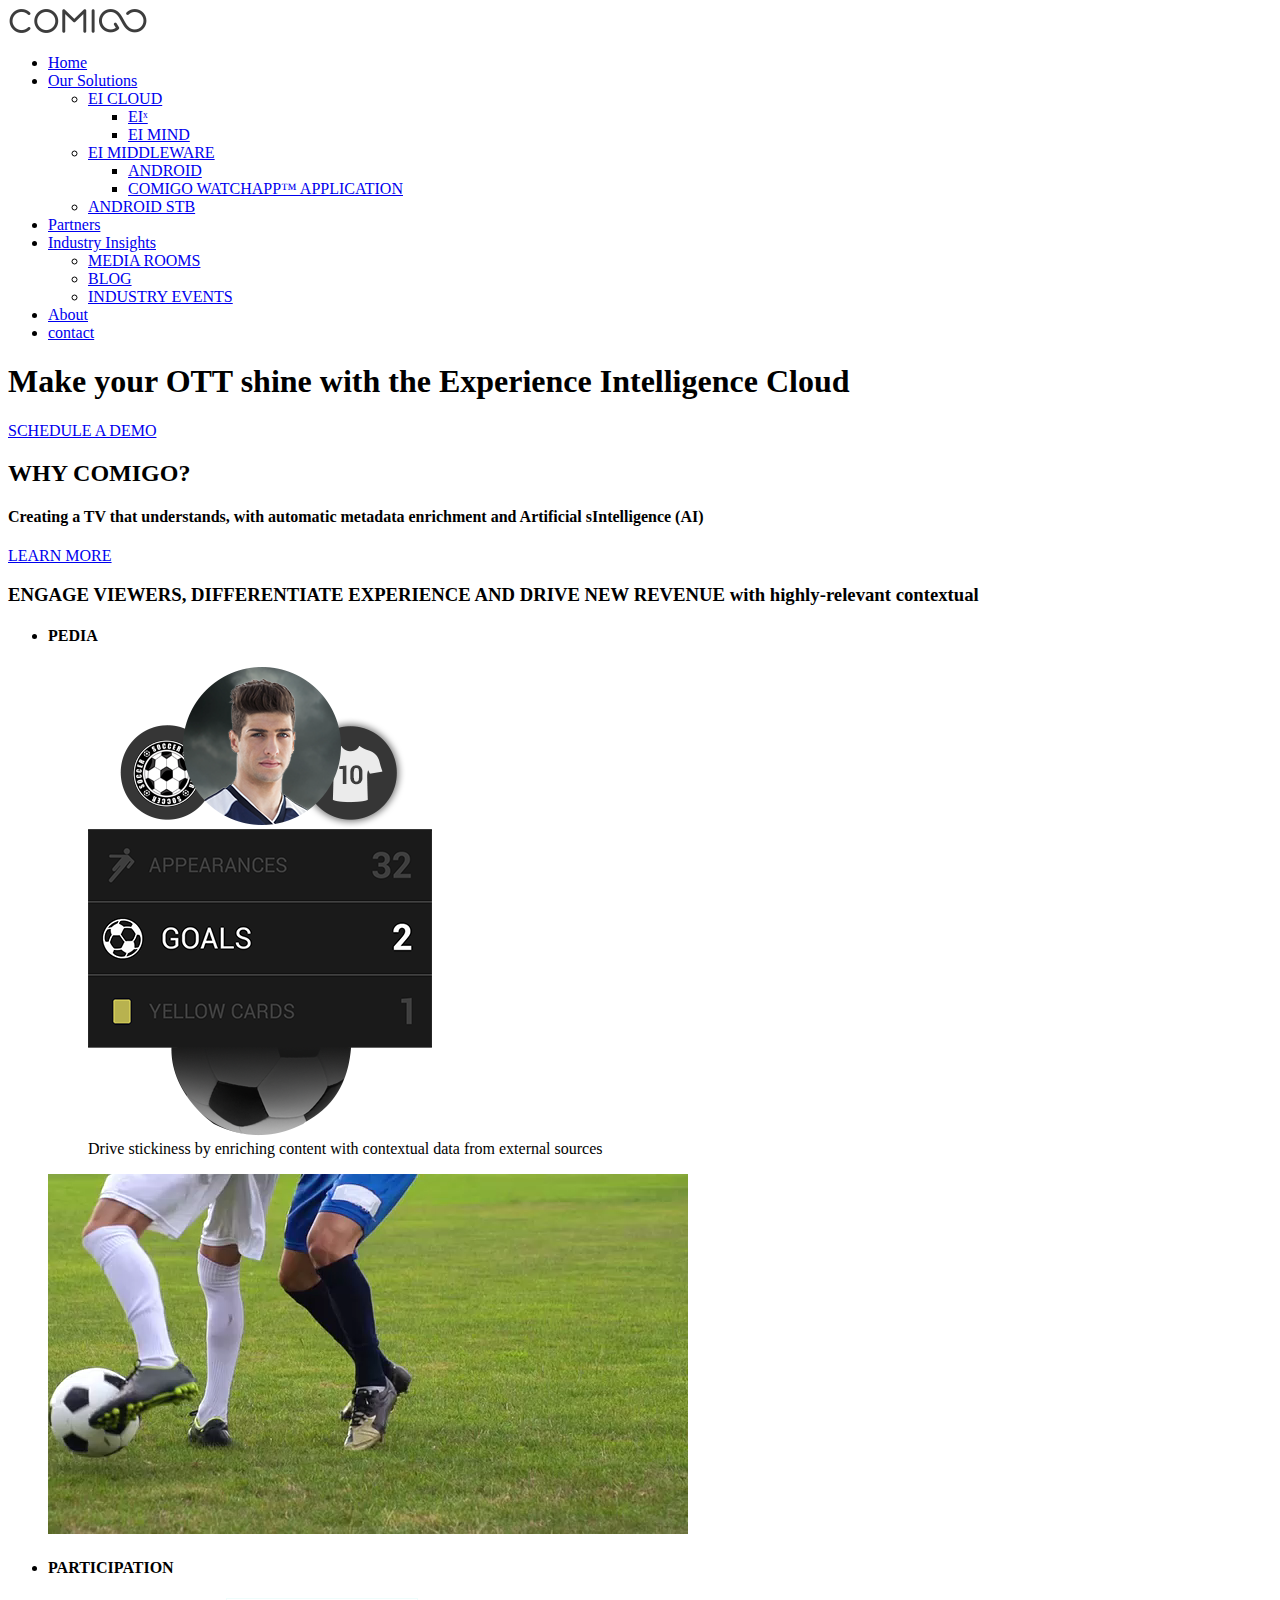
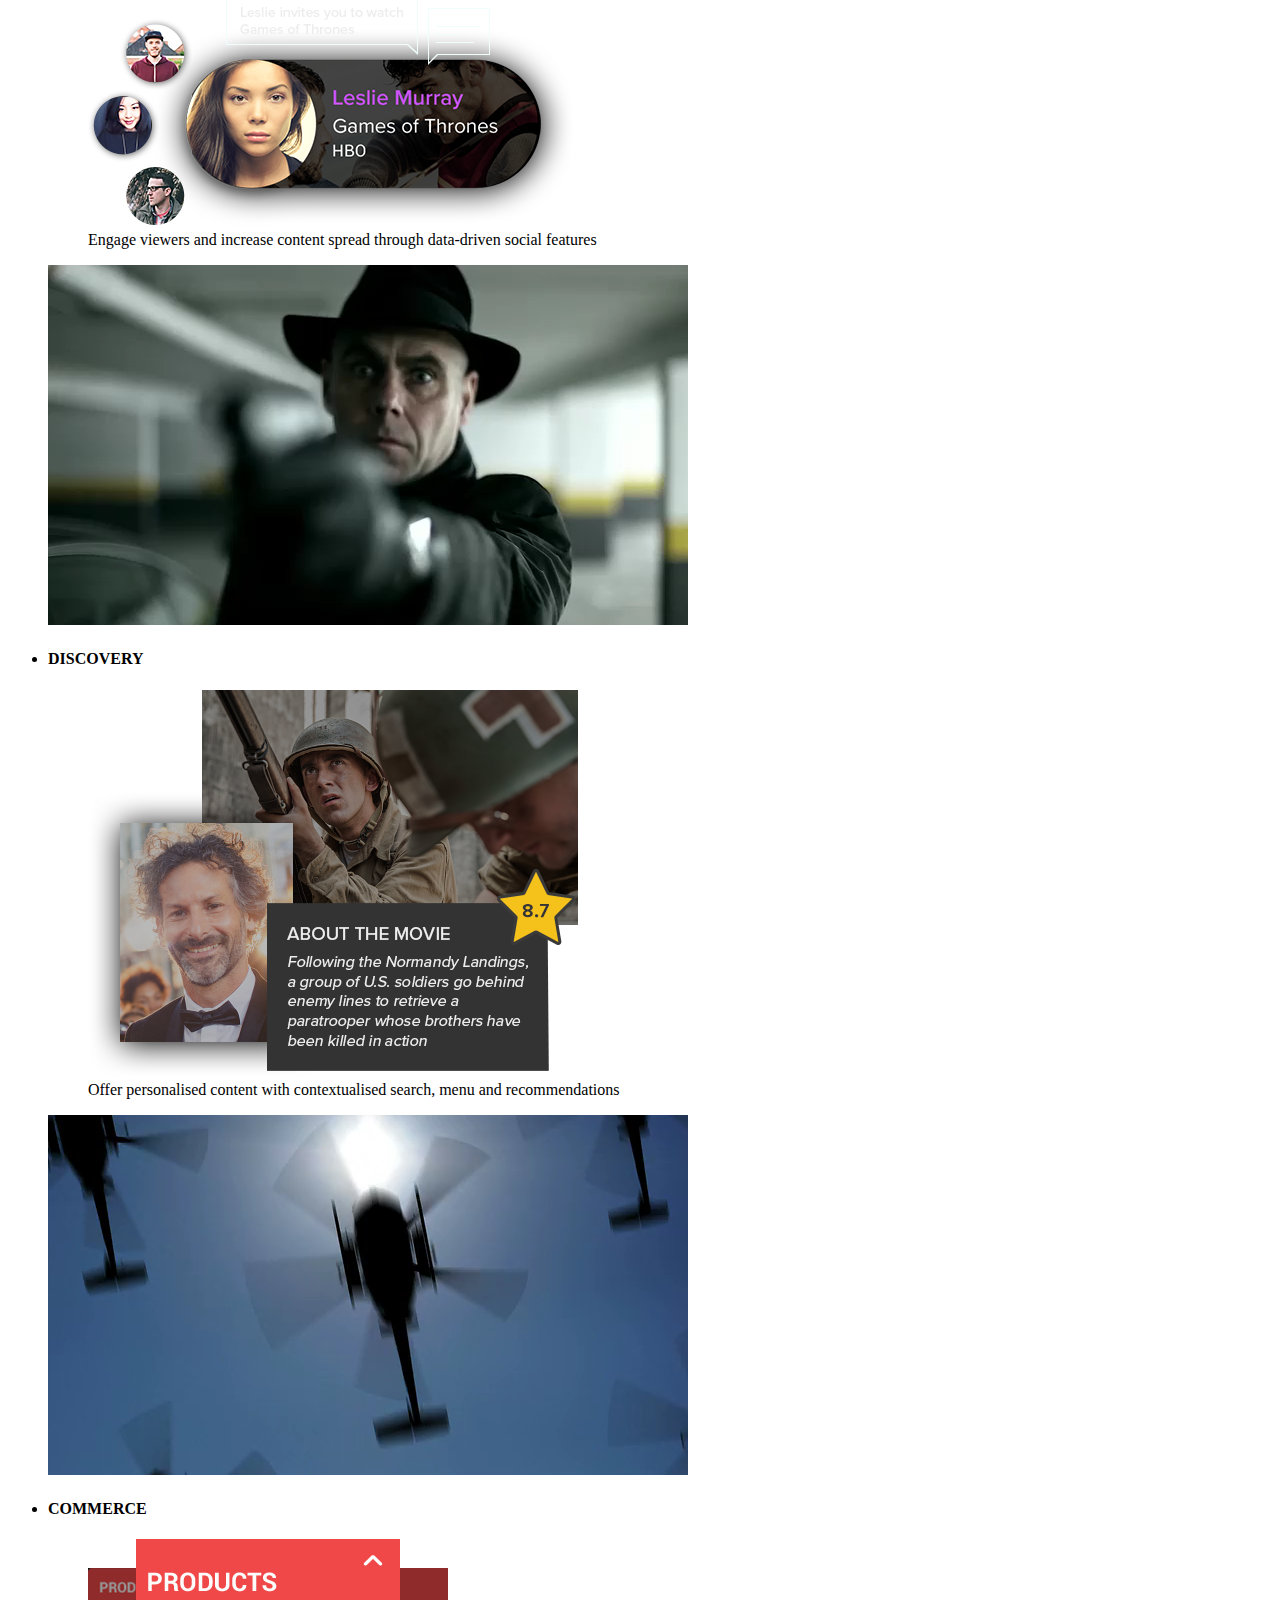
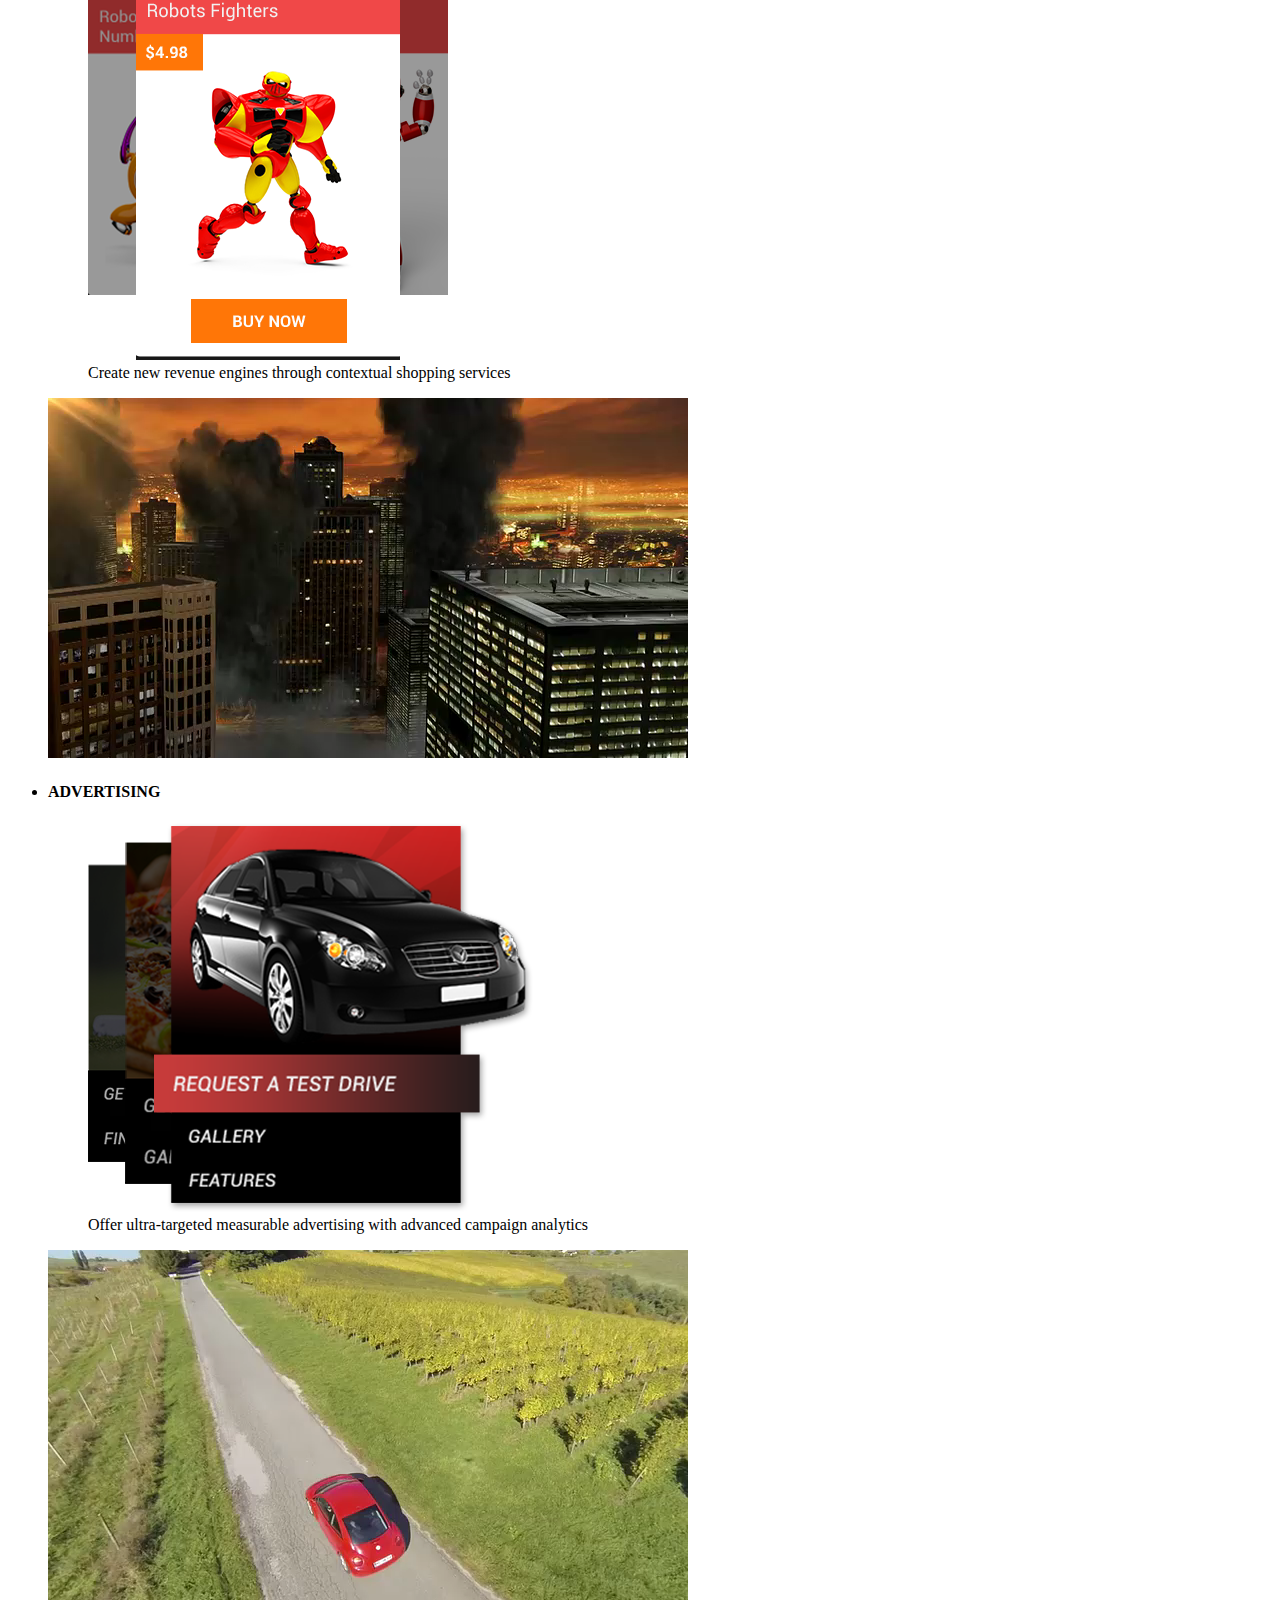
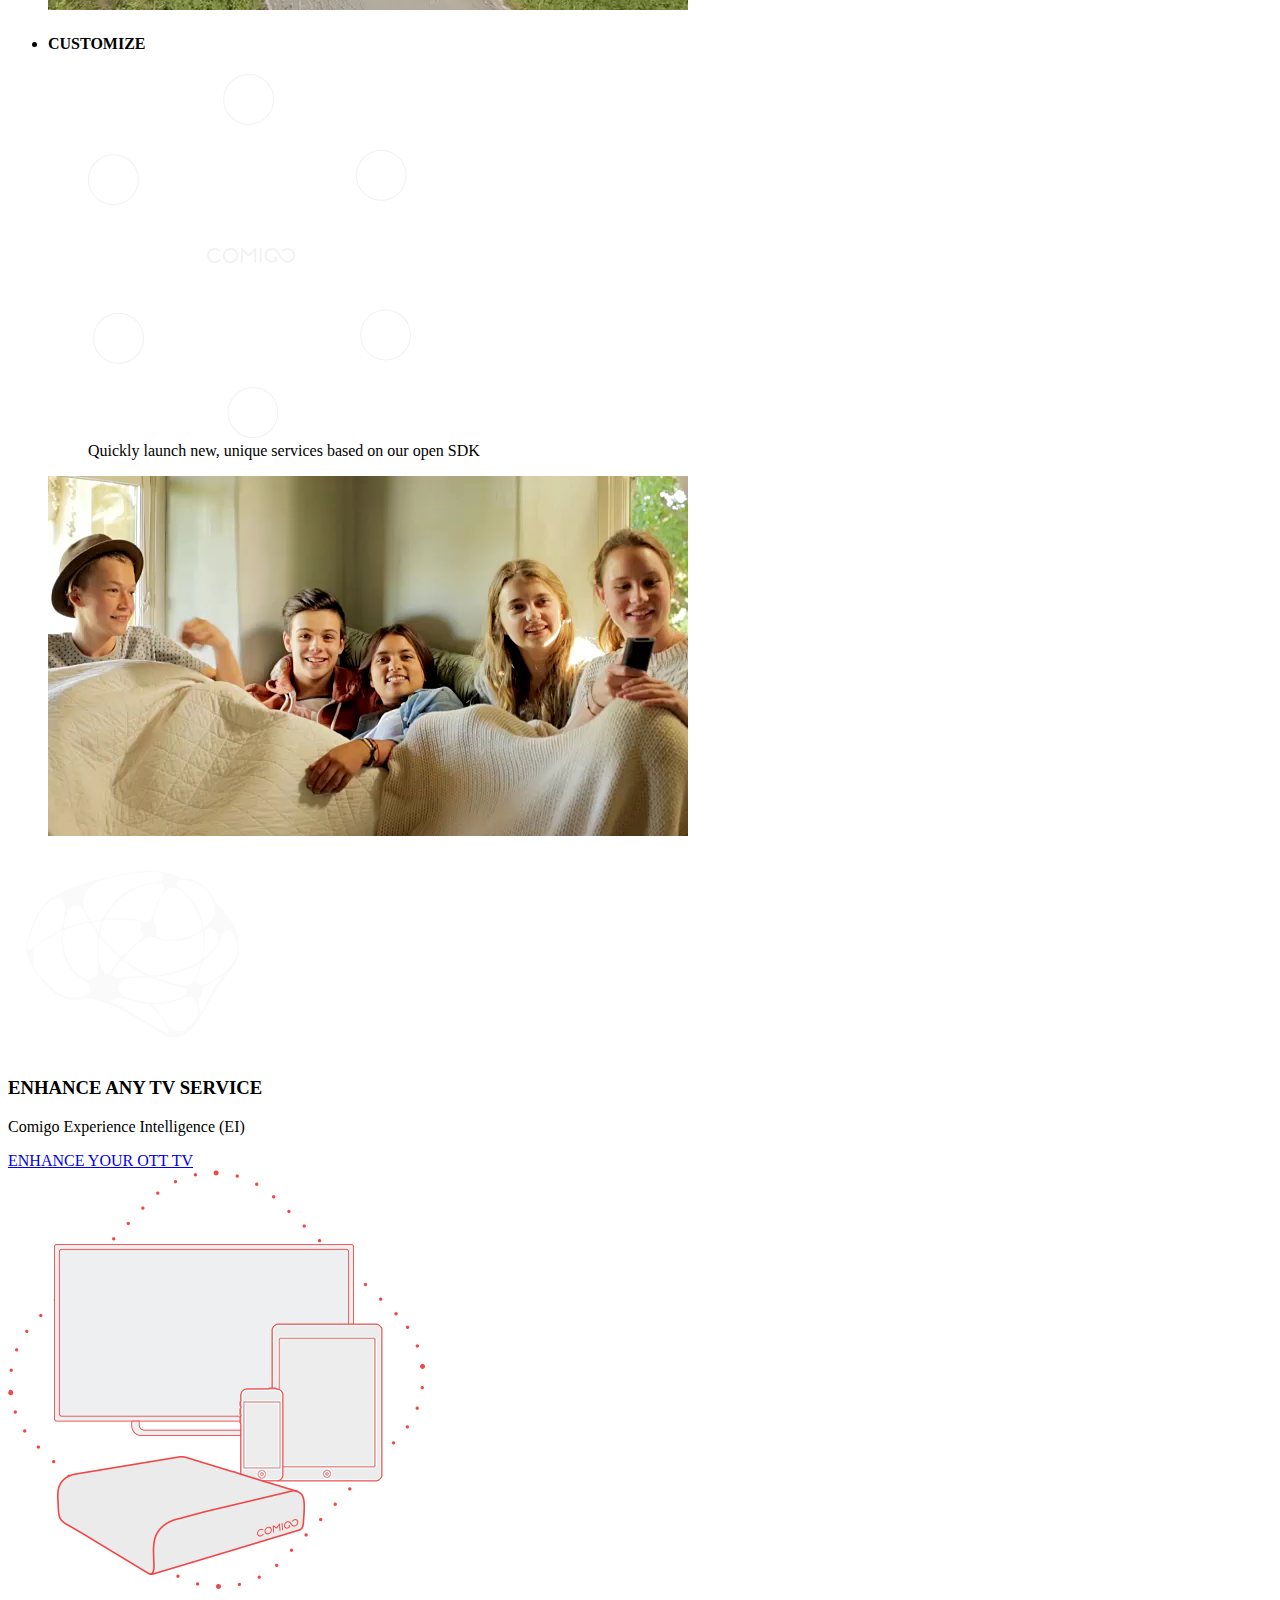
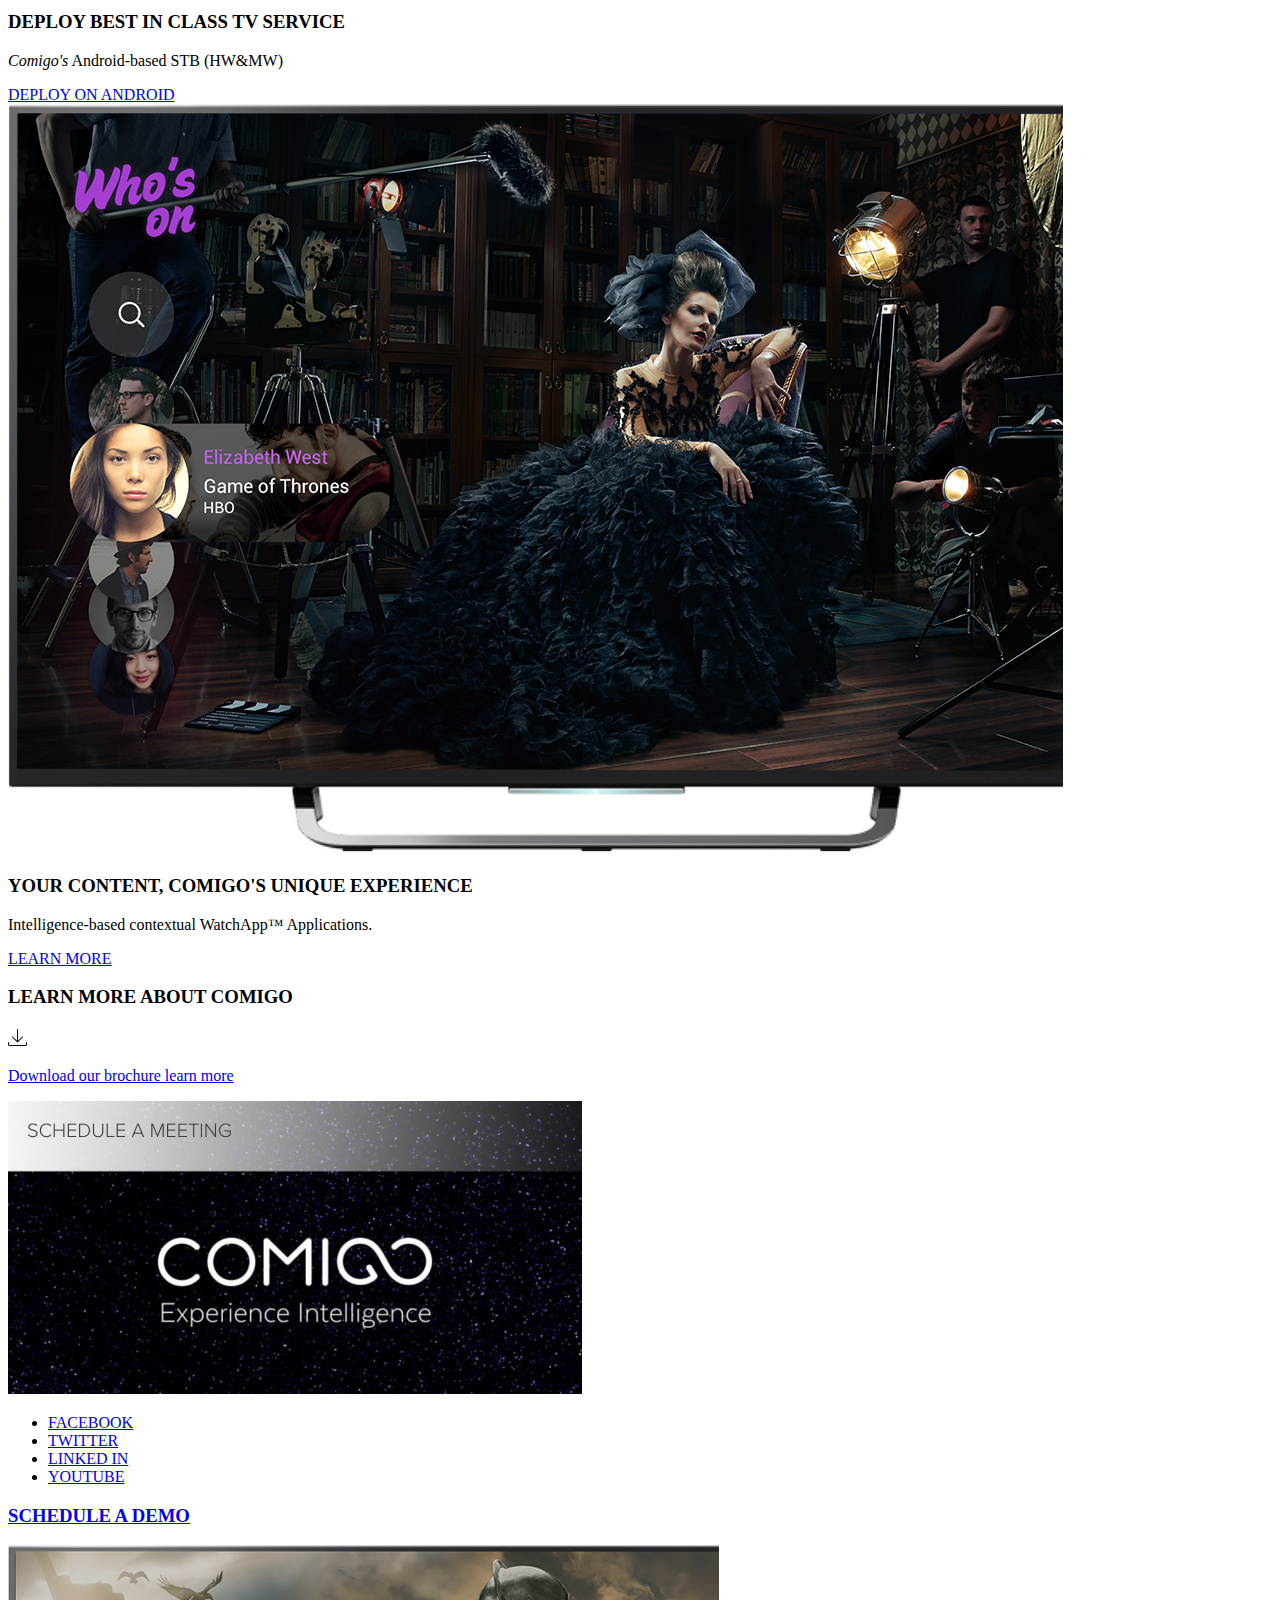
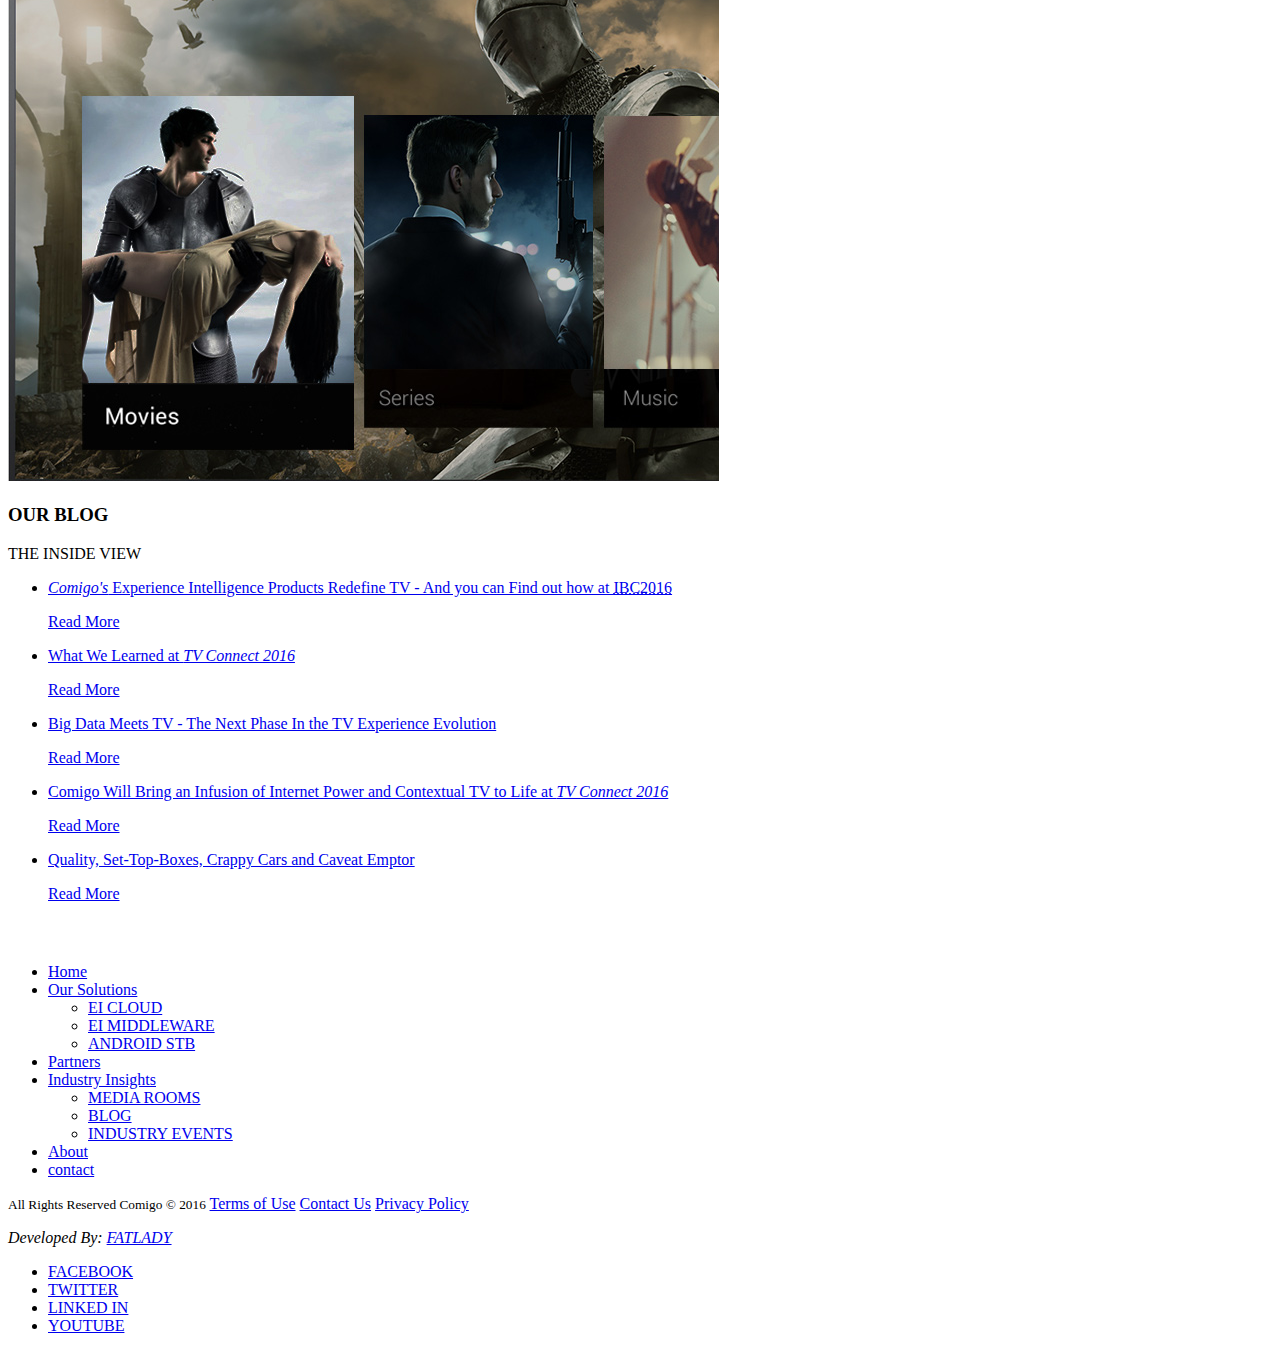
==== index.html @ c0795bbd "added main.css file and a test folder" ====
<!doctype html>
<html lang="en">
  <head>
    <meta charset="UTF-8">
    <title>Comigo</title>
    <link rel="stylesheet" href="styles/main.css">
  </head>
  <body>
    <header class="header">
      <a href="#">
        <img src="assets/logo/comigo-logo-black.png" alt="comigo black logo" width="140" height="26">
      </a>
      <nav class="main-menu">
        <ul>
          <li><a href="#">Home</a></li>
          <li><a href="#">Our Solutions</a>
            <ul>
              <li><a href="#">EI CLOUD</a>
                <ul>
                  <li><a href="#">EIˣ</a></li>
                  <li><a href="#">EI MIND</a></li>
                </ul>
              </li>
              <li><a href="#">EI MIDDLEWARE</a>
                <ul>
                  <li><a href="#">ANDROID</a></li>
                  <li><a href="#">COMIGO WATCHAPP&#8482; APPLICATION</a></li>
                </ul>
              </li>
              <li><a href="#">ANDROID STB</a></li>
            </ul>
          </li>
          <li><a href="#">Partners</a></li>
          <li><a href="#">Industry Insights</a>
            <ul>
              <li><a href="#">MEDIA ROOMS</a></li>
              <li><a href="#">BLOG</a></li>
              <li><a href="#">INDUSTRY EVENTS</a></li>
            </ul>
          </li>
          <li><a href="#">About</a></li>
          <li><a href="#">contact</a></li>
        </ul>
      </nav>
    </header>
    <main>
      <section class="schedule-a-demo">
        <h1>Make your OTT shine with the Experience Intelligence Cloud</h1>
        <a href="#">SCHEDULE A DEMO</a>
      </section>
      <article class="why-comigo"><h2>WHY COMIGO?</h2>
        <h4>Creating a TV that understands, with automatic metadata enrichment and Artificial sIntelligence (AI)</h4>
        <a href="#">LEARN MORE</a>
      </article>
      <section class="engagement">
        <h3>ENGAGE VIEWERS, DIFFERENTIATE EXPERIENCE AND DRIVE NEW REVENUE with highly-relevant contextual</h3>
        <ul>
          <li>
            <h4>PEDIA</h4>
            <figure>
              <img src="assets/services/pedia.png" alt="pedia picture" width="344" height="469">
              <figcaption>Drive stickiness by enriching content with contextual data from external sources</figcaption>
            </figure>
            <video src="assets/videos/video-soccer_2.mp4" autoplay loop></video>
          </li>
          <li>
            <h4>PARTICIPATION</h4>
            <figure>
              <img src="assets/services/participation.png" alt="participation picture" width="486" height="229">
              <figcaption>Engage viewers and increase content spread through data-driven social features</figcaption>
            </figure>
            <video src="assets/videos/video-action-thriller_2.mp4" autoplay loop></video>
          </li>
          <li>
            <h4>DISCOVERY</h4>
            <figure>
              <img src="assets/services/discovery.png" alt="discovery picture" width="490" height="387">
              <figcaption>Offer personalised content with contextualised search, menu and recommendations</figcaption>
            </figure>
            <video src="assets/videos/video-army-helicopters.mp4" autoplay loop></video>
          </li>
          <li>
            <h4>COMMERCE</h4>
            <figure>
              <img src="assets/services/commerce.png" alt="commerce picture" width="360" height="421">
              <figcaption>Create new revenue engines through contextual shopping services</figcaption>
            </figure>
            <video src="assets/videos/video-city-3d-war_2.mp4" autoplay loop></video>
          </li>
          <li>
            <h4>ADVERTISING</h4>
            <figure>
              <img src="assets/services/cars.png" alt="advertising picture" width="445" height="389">
              <figcaption>Offer ultra-targeted measurable advertising with advanced campaign analytics</figcaption>
            </figure>
            <video src="assets/videos/video-car-drive_2.mp4" autoplay loop></video>
          </li>
          <li>
            <h4>CUSTOMIZE</h4>
            <figure>
              <img src="assets/services/customize.png" alt="customize picture" width="323" height="364">
              <figcaption>Quickly launch new, unique services based on our open SDK</figcaption>
            </figure>
            <video src="assets/videos/video-kids-on-sofa_2.mp4" autoplay loop></video>
          </li>
        </ul>
      </section>
      <section class="tv-service">
        <img src="assets/other/ic-ei-cloud-brain-hp.png" alt="brain.jpg" width="250" height="198">
        <h3>ENHANCE ANY TV SERVICE</h3>
        <p>Comigo Experience Intelligence (EI)</p>
        <a href="#">ENHANCE YOUR OTT TV</a>
      </section>
      <section class="android">
        <img src="assets/other/ic-stb-screens.png" alt="screens picture" width="418" height="419">
        <h3>DEPLOY BEST IN CLASS TV SERVICE</h3>
        <p><em>Comigo's</em> Android-based STB (HW&MW)</p>
        <a href="#">DEPLOY ON ANDROID</a>
      </section>
      <section class="experience">
        <img src="assets/other/screen_whos_on.jpg" alt="who/'s on">
        <h3>YOUR CONTENT, COMIGO'S UNIQUE EXPERIENCE</h3>
        <p>Intelligence-based contextual WatchApp&#8482; Applications.</p>
        <a href="#">LEARN MORE</a>
      </section>
      <footer class="schedules">
        <h3>LEARN MORE ABOUT COMIGO</h3>
        <a href="#">
          <img src="assets/other/lnr-download.svg" alt="download">
          <p>Download our brochure learn more</p>
        </a>
        <a href="#">
          <img src="assets/other/comigo-schedule-meeting.png" alt="schedule a meeting picture" width="574" height="293">
        </a>
        <ul class="social-networks">
          <li><a href="#">FACEBOOK</a></li>
          <li><a href="#">TWITTER</a></li>
          <li><a href="#">LINKED IN</a></li>
          <li><a href="#">YOUTUBE</a></li>
        </ul>
        <a href="#">
          <h3>SCHEDULE A DEMO</h3>
          <img src="assets/other/screen_demo.jpg" alt="schedule a demo">
        </a>
      </footer>
    </main>
    <aside class="blog">
      <h3>OUR BLOG</h3>
      <span>THE INSIDE VIEW</span>
      <ul>
        <li>
          <a href="#">
            <p><em>Comigo's</em> Experience Intelligence Products Redefine TV - And you can Find out how at
              <abbr title="International Broadcasting Convention 2016">IBC2016</abbr></p>
            <span>Read More</span>
          </a>
        </li>
        <li>
          <a href="#">
            <p>What We Learned at <em>TV Connect 2016</em></p>
            <span>Read More</span>
          </a>
        </li>
        <li>
          <a href="#">
            <p>Big Data Meets TV - The Next Phase In the TV Experience Evolution</p>
            <span>Read More</span>
          </a>
        </li>
        <li>
          <a href="#">
            <p>Comigo Will Bring an Infusion of Internet Power and Contextual TV to Life at <em>TV Connect 2016</em></p>
            <span>Read More</span>
          </a>
        </li>
        <li>
          <a href="#">
            <p>Quality, Set-Top-Boxes, Crappy Cars and Caveat Emptor</p>
            <span>Read More</span>
          </a>
        </li>
      </ul>
    </aside>
    <footer class="sub-menus">
      <a href="#">
        <img src="assets/logo/comigo-logo-white.png" alt="Comigo Logo White" width="138" height="24">
      </a>
      <nav class="main-menu-minimize">
        <ul>
          <li><a href="#">Home</a></li>
          <li><a href="#">Our Solutions</a>
            <ul>
              <li><a href="#">EI CLOUD</a></li>
              <li><a href="#">EI MIDDLEWARE</a></li>
              <li><a href="#">ANDROID STB</a></li>
            </ul>
          </li>
          <li><a href="#">Partners</a></li>
          <li><a href="#">Industry Insights</a>
            <ul>
              <li><a href="#">MEDIA ROOMS</a></li>
              <li><a href="#">BLOG</a></li>
              <li><a href="#">INDUSTRY EVENTS</a></li>
            </ul>
          </li>
          <li><a href="#">About</a></li>
          <li><a href="#">contact</a></li>
        </ul>
      </nav>
      <div>
        <small>All Rights Reserved Comigo &#169; 2016</small>
        <a href="#">Terms of Use</a>
        <a href="#">Contact Us</a>
        <a href="#">Privacy Policy</a>
        <address class="author"><p>Developed By: <a href="#">FATLADY</a></p></address>
        <ul class="social-networks">
          <li><a href="#">FACEBOOK</a></li>
          <li><a href="#">TWITTER</a></li>
          <li><a href="#">LINKED IN</a></li>
          <li><a href="#">YOUTUBE</a></li>
        </ul>
      </div>
    </footer>
  </body>
</html>
---- styles/main.css ----
@media all and (max-width: 700px) {

  .main-menu {
    display: none;
  }
}
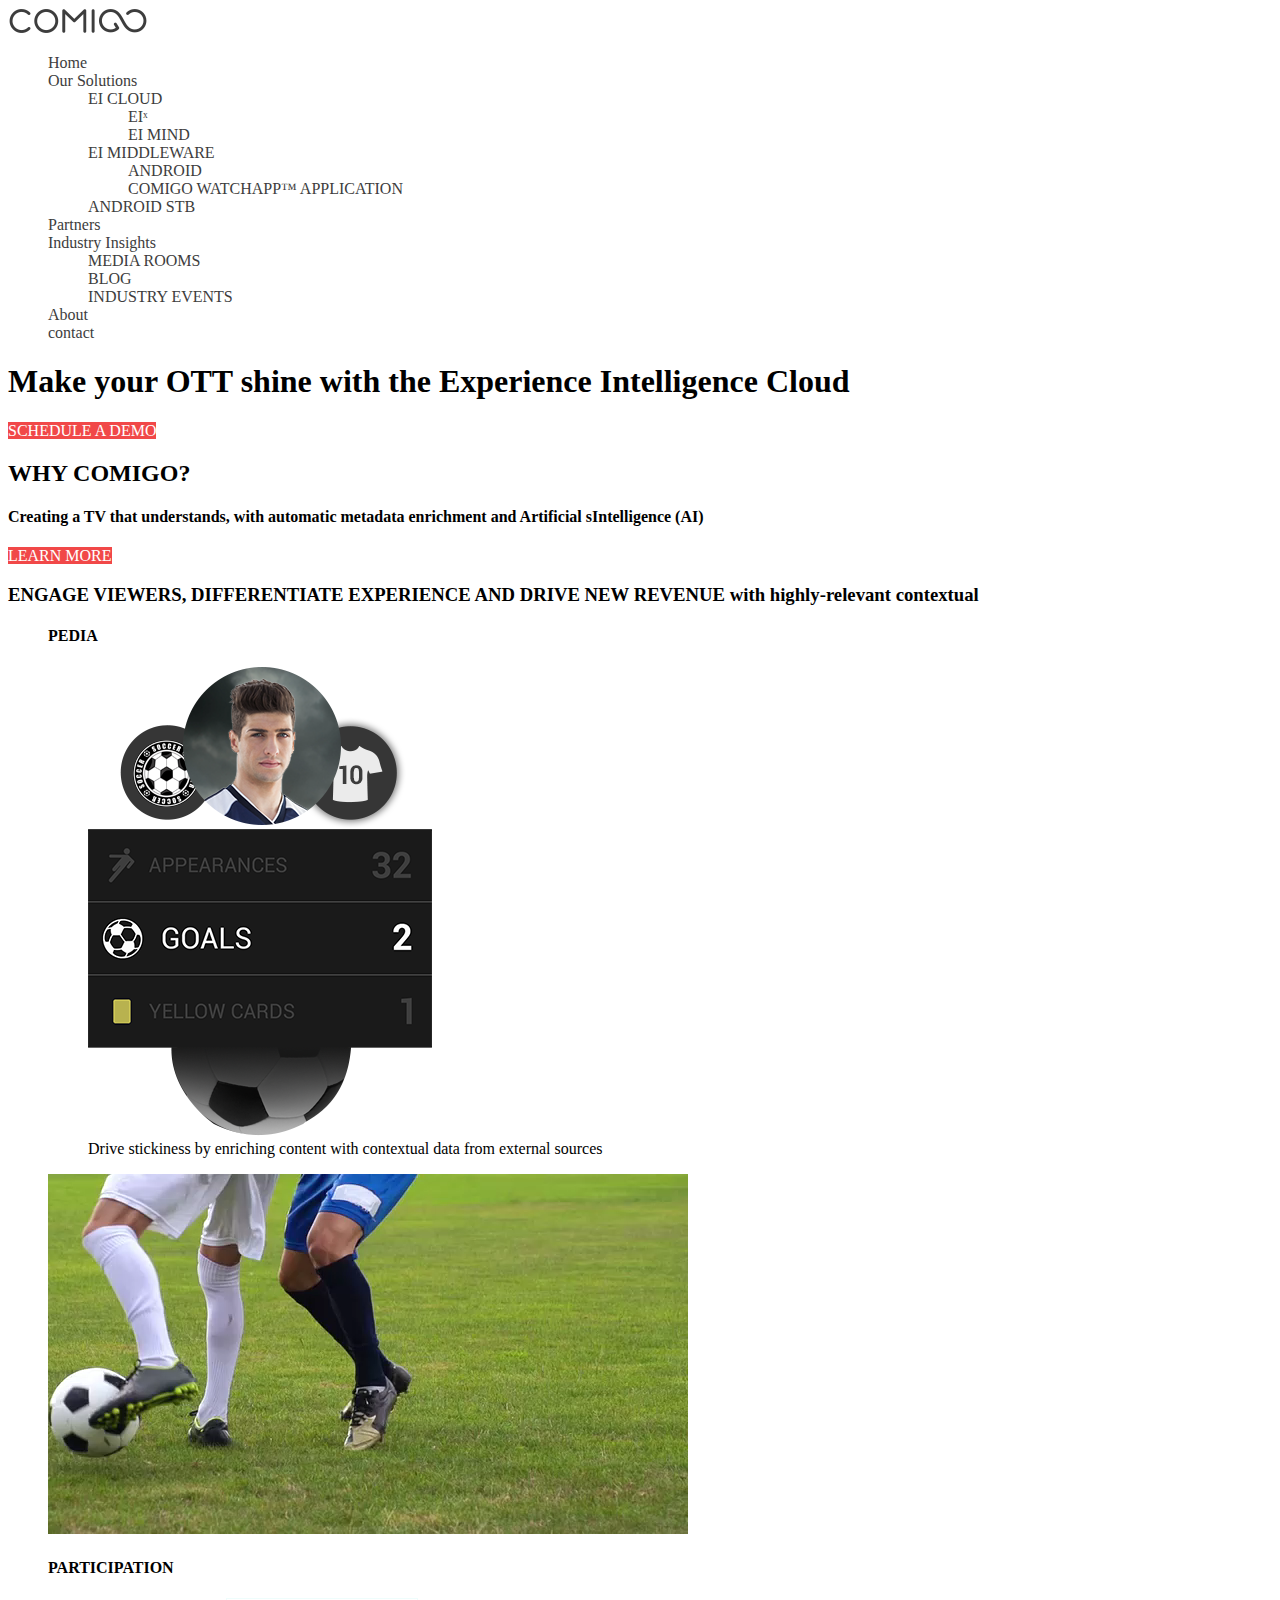
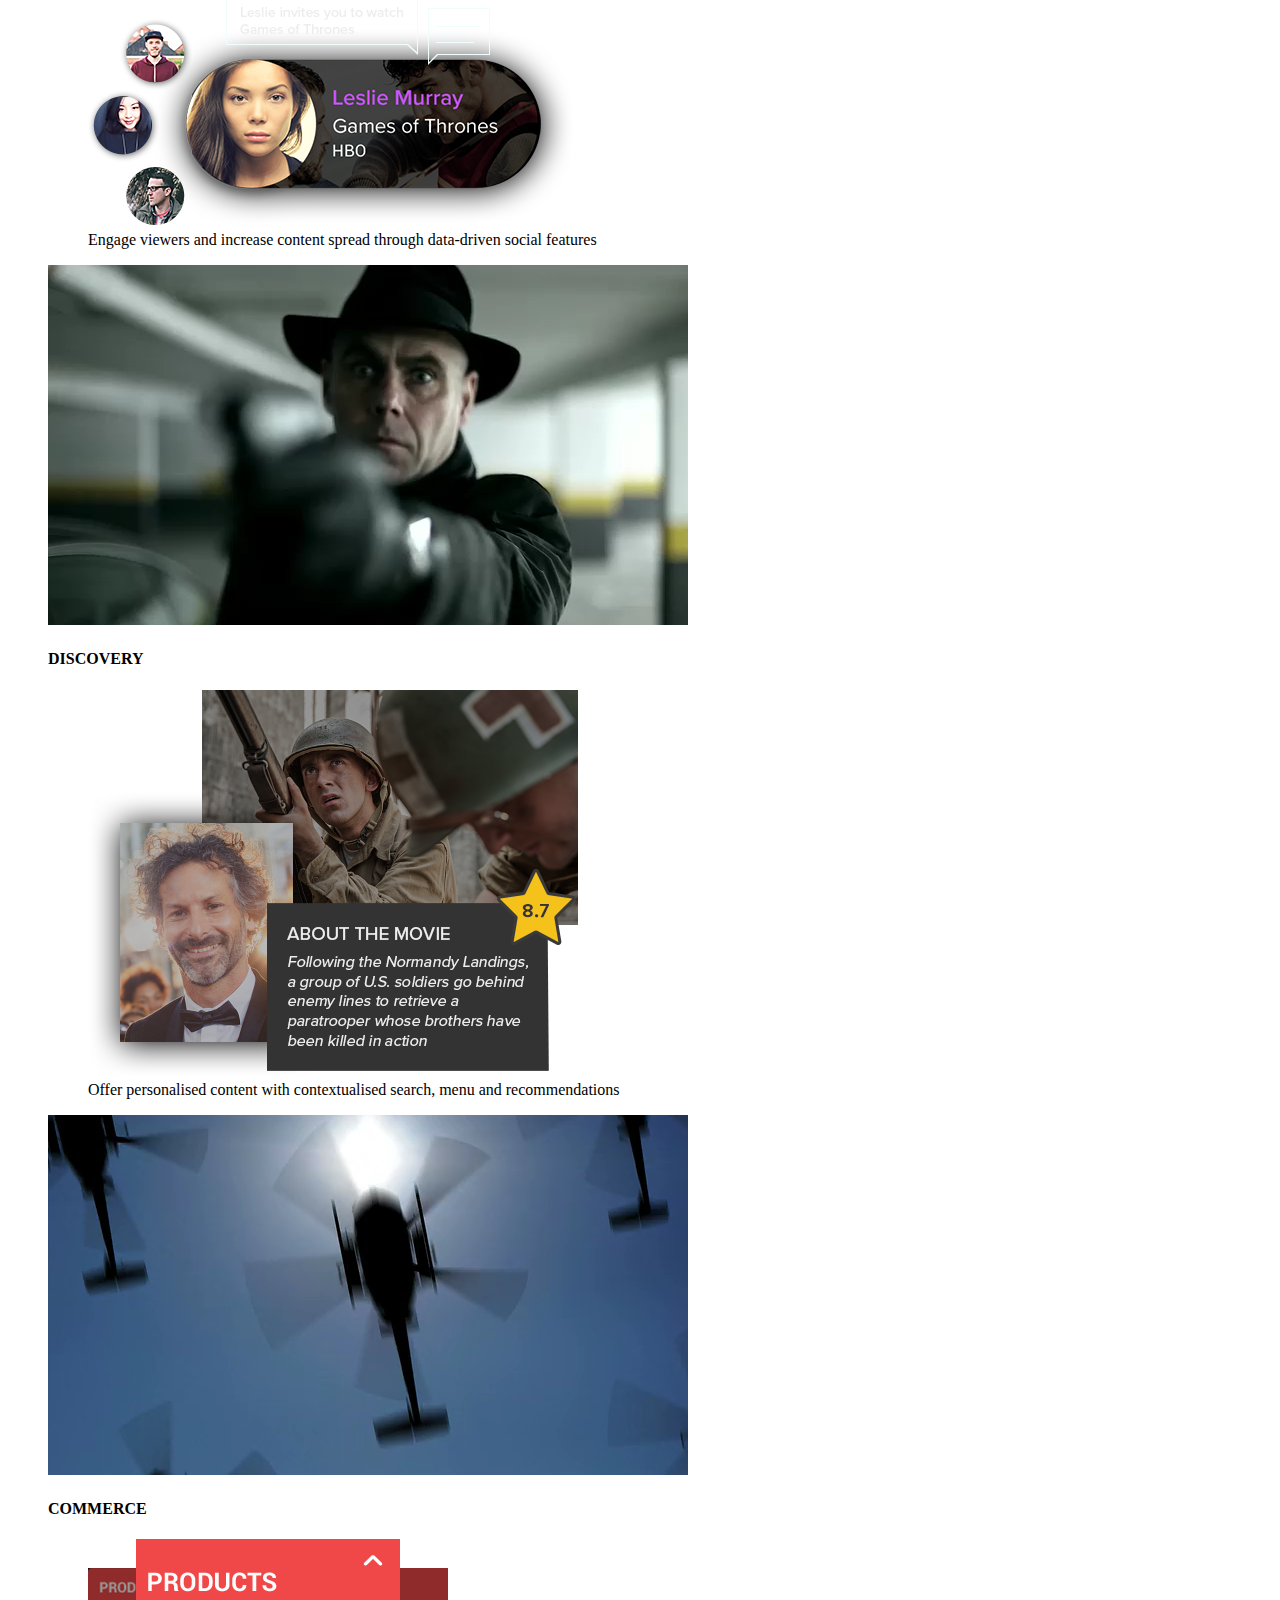
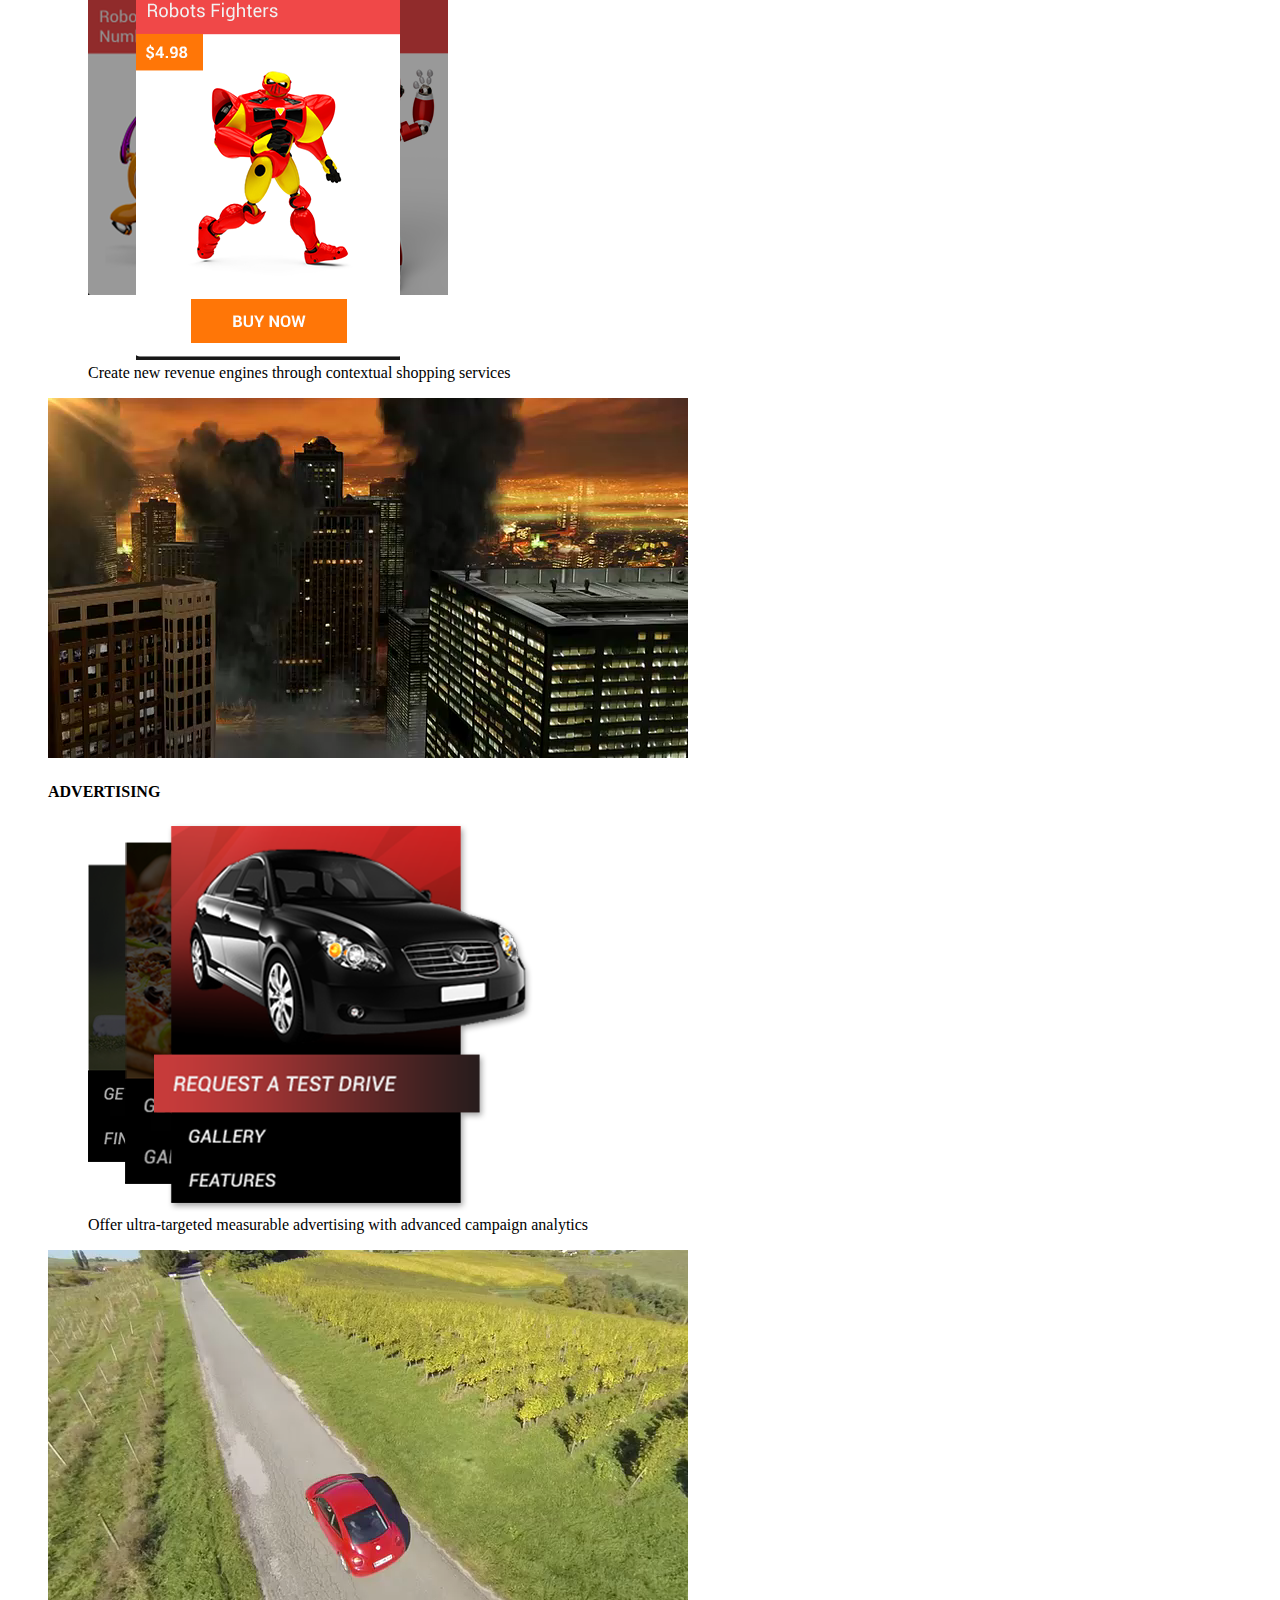
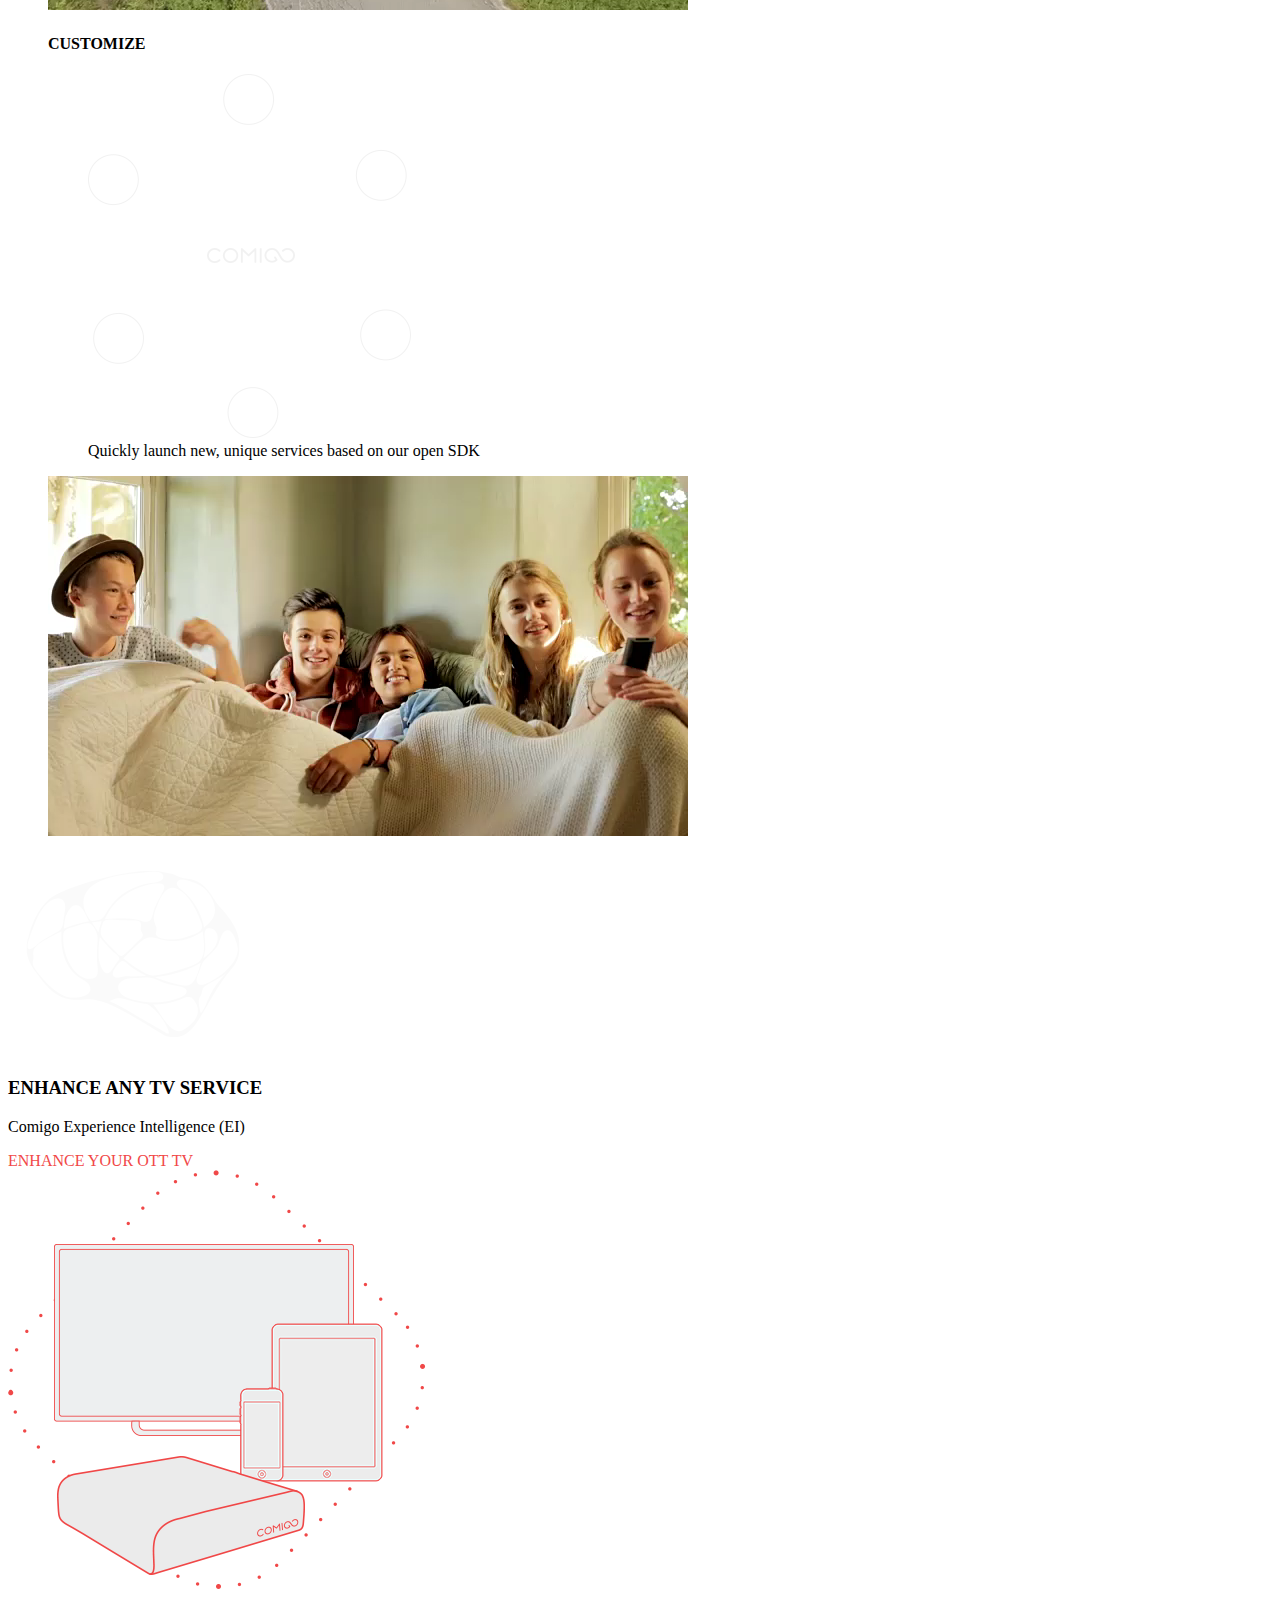
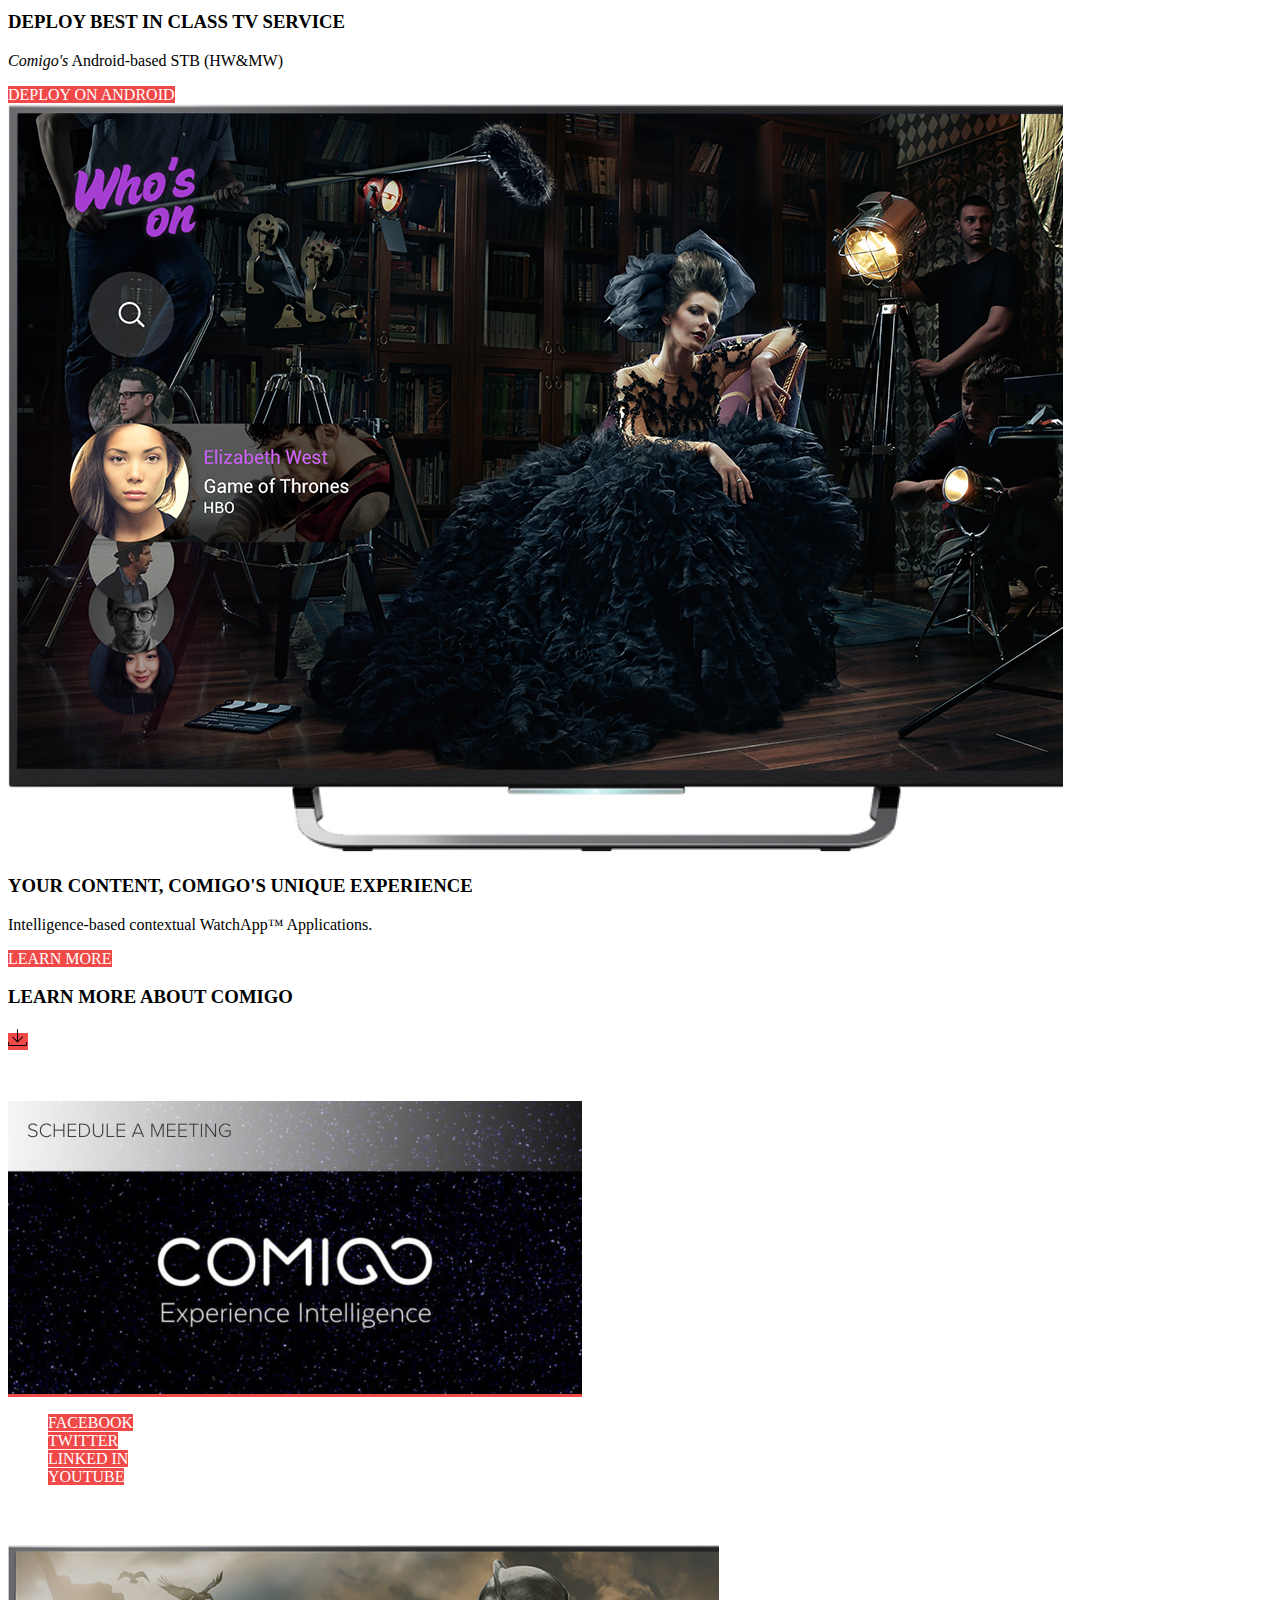
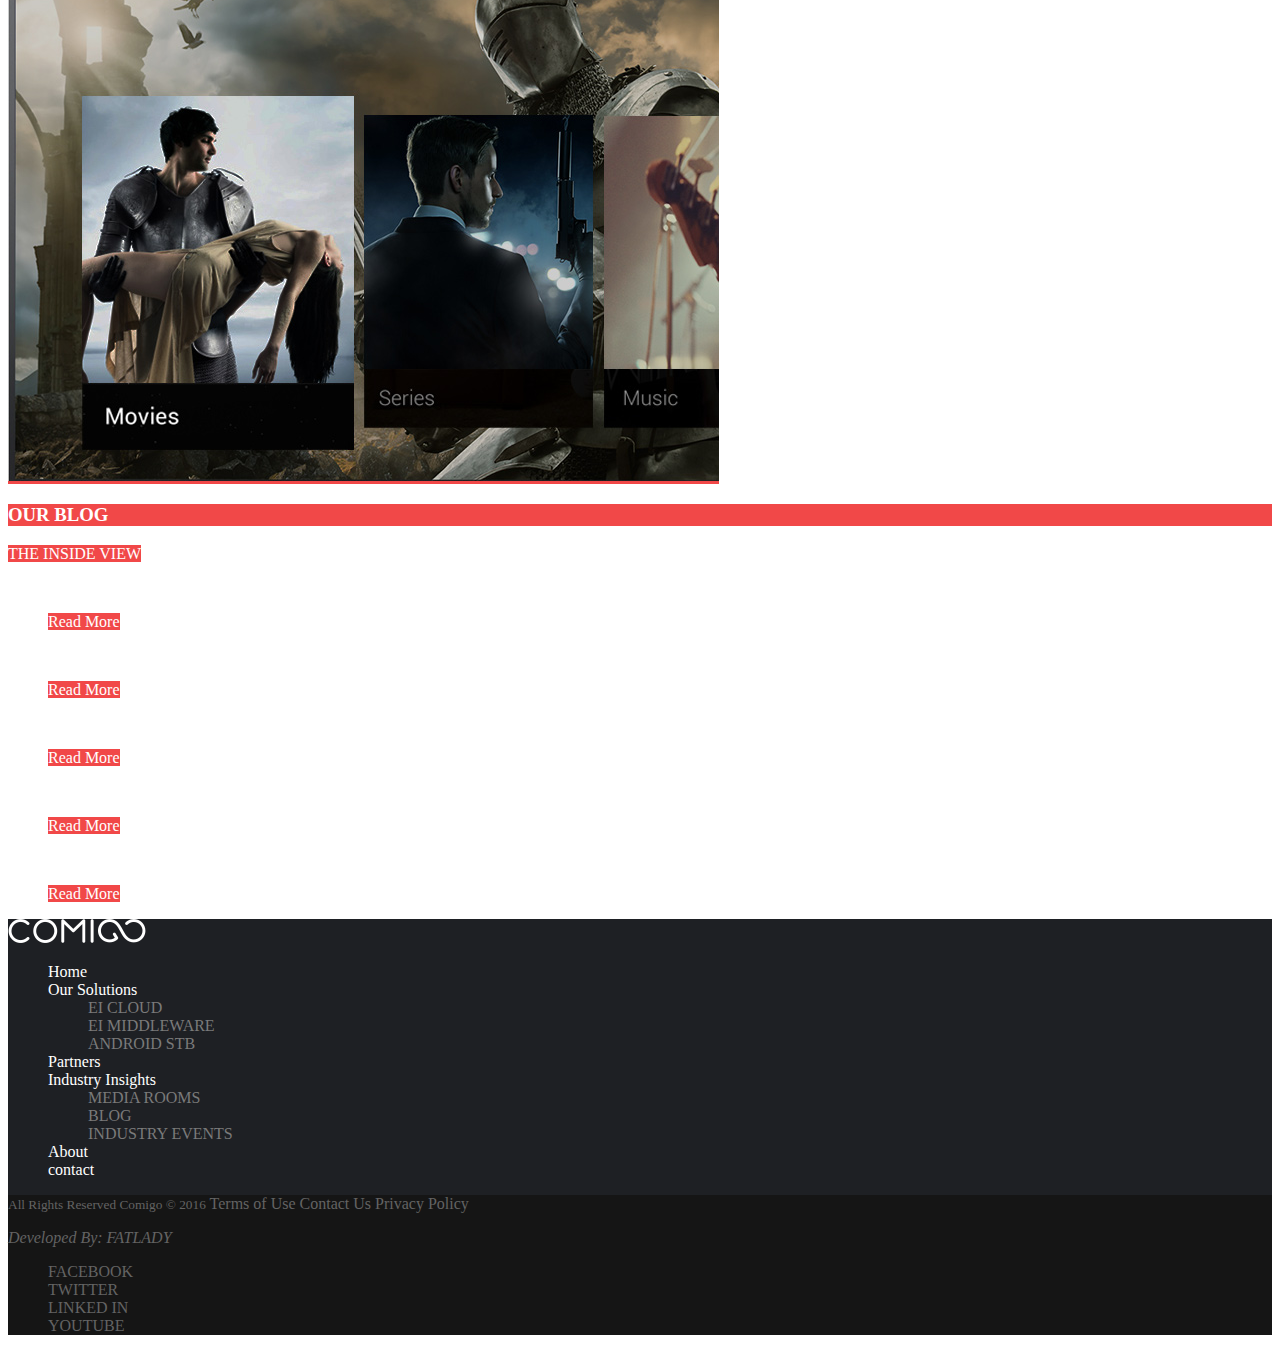
==== commit 5fb2710b: "added links styling to main.css and added a new favicon" ====
--- a/index.html
+++ b/index.html
@@ -4,6 +4,7 @@
     <meta charset="UTF-8">
     <title>Comigo</title>
     <link rel="stylesheet" href="styles/main.css">
+    <link rel="shortcut icon" href="assets/icons/favicon.ico" type="image/x-icon">
   </head>
   <body>
     <header class="header">
@@ -11,7 +12,7 @@
         <img src="assets/logo/comigo-logo-black.png" alt="comigo black logo" width="140" height="26">
       </a>
       <nav class="main-menu">
-        <ul>
+        <ul class="mm-first">
           <li><a href="#">Home</a></li>
           <li><a href="#">Our Solutions</a>
             <ul>
@@ -186,10 +187,10 @@
         <img src="assets/logo/comigo-logo-white.png" alt="Comigo Logo White" width="138" height="24">
       </a>
       <nav class="main-menu-minimize">
-        <ul>
+        <ul class="mmm-first">
           <li><a href="#">Home</a></li>
           <li><a href="#">Our Solutions</a>
-            <ul>
+            <ul class="mmm-second">
               <li><a href="#">EI CLOUD</a></li>
               <li><a href="#">EI MIDDLEWARE</a></li>
               <li><a href="#">ANDROID STB</a></li>
@@ -197,7 +198,7 @@
           </li>
           <li><a href="#">Partners</a></li>
           <li><a href="#">Industry Insights</a>
-            <ul>
+            <ul class="mmm-second">
               <li><a href="#">MEDIA ROOMS</a></li>
               <li><a href="#">BLOG</a></li>
               <li><a href="#">INDUSTRY EVENTS</a></li>
@@ -207,7 +208,7 @@
           <li><a href="#">contact</a></li>
         </ul>
       </nav>
-      <div>
+      <div class="lower-footer">
         <small>All Rights Reserved Comigo &#169; 2016</small>
         <a href="#">Terms of Use</a>
         <a href="#">Contact Us</a>
--- a/styles/main.css
+++ b/styles/main.css
@@ -1,6 +1,70 @@
-@media all and (max-width: 700px) {
-
+@media all and (max-width: 700px), (max-device-width: 700px) {
   .main-menu {
     display: none;
   }
 }
+
+a,
+a:visited{
+  text-decoration: none;
+  cursor: hand;
+  color: rgb(255, 255, 255);
+  outline: 0;
+}
+
+main a {
+  background-color: rgb(241, 72, 72);
+}
+
+ul {
+  list-style: none;
+}
+
+.main-menu a {
+  color: rgb(61,61,61);
+}
+
+.main-menu a:hover,
+.main-menu a:focus {
+  color: rgb(241, 72, 72);
+}
+
+.main-menu ul ul a:hover,
+.main-menu ul ul a:focus,
+.blog span,
+.blog h3 {
+  background-color: rgb(241, 72, 72);
+  color: rgb(255, 255, 255);
+}
+
+.tv-service a {
+  background-color: rgb(255, 255, 255);
+  color: rgb(241, 72, 72);
+}
+
+.sub-menus {
+  background-color: rgb(30,32,36);
+}
+
+.lower-footer {
+  background-color: rgb(21, 21, 21);
+  color: rgb(99,99,99);
+}
+
+.lower-footer a {
+  color: rgb(99,99,99);
+}
+
+.lower-footer a:hover,
+.lower-footer a:focus {
+  color:rgb(255,255,255);
+}
+
+.mmm-second a {
+  color: rgb(122, 122, 122);
+}
+
+.mmm-second a:hover,
+.mmm-second a:focus {
+  color: rgb(241, 72, 72);
+}
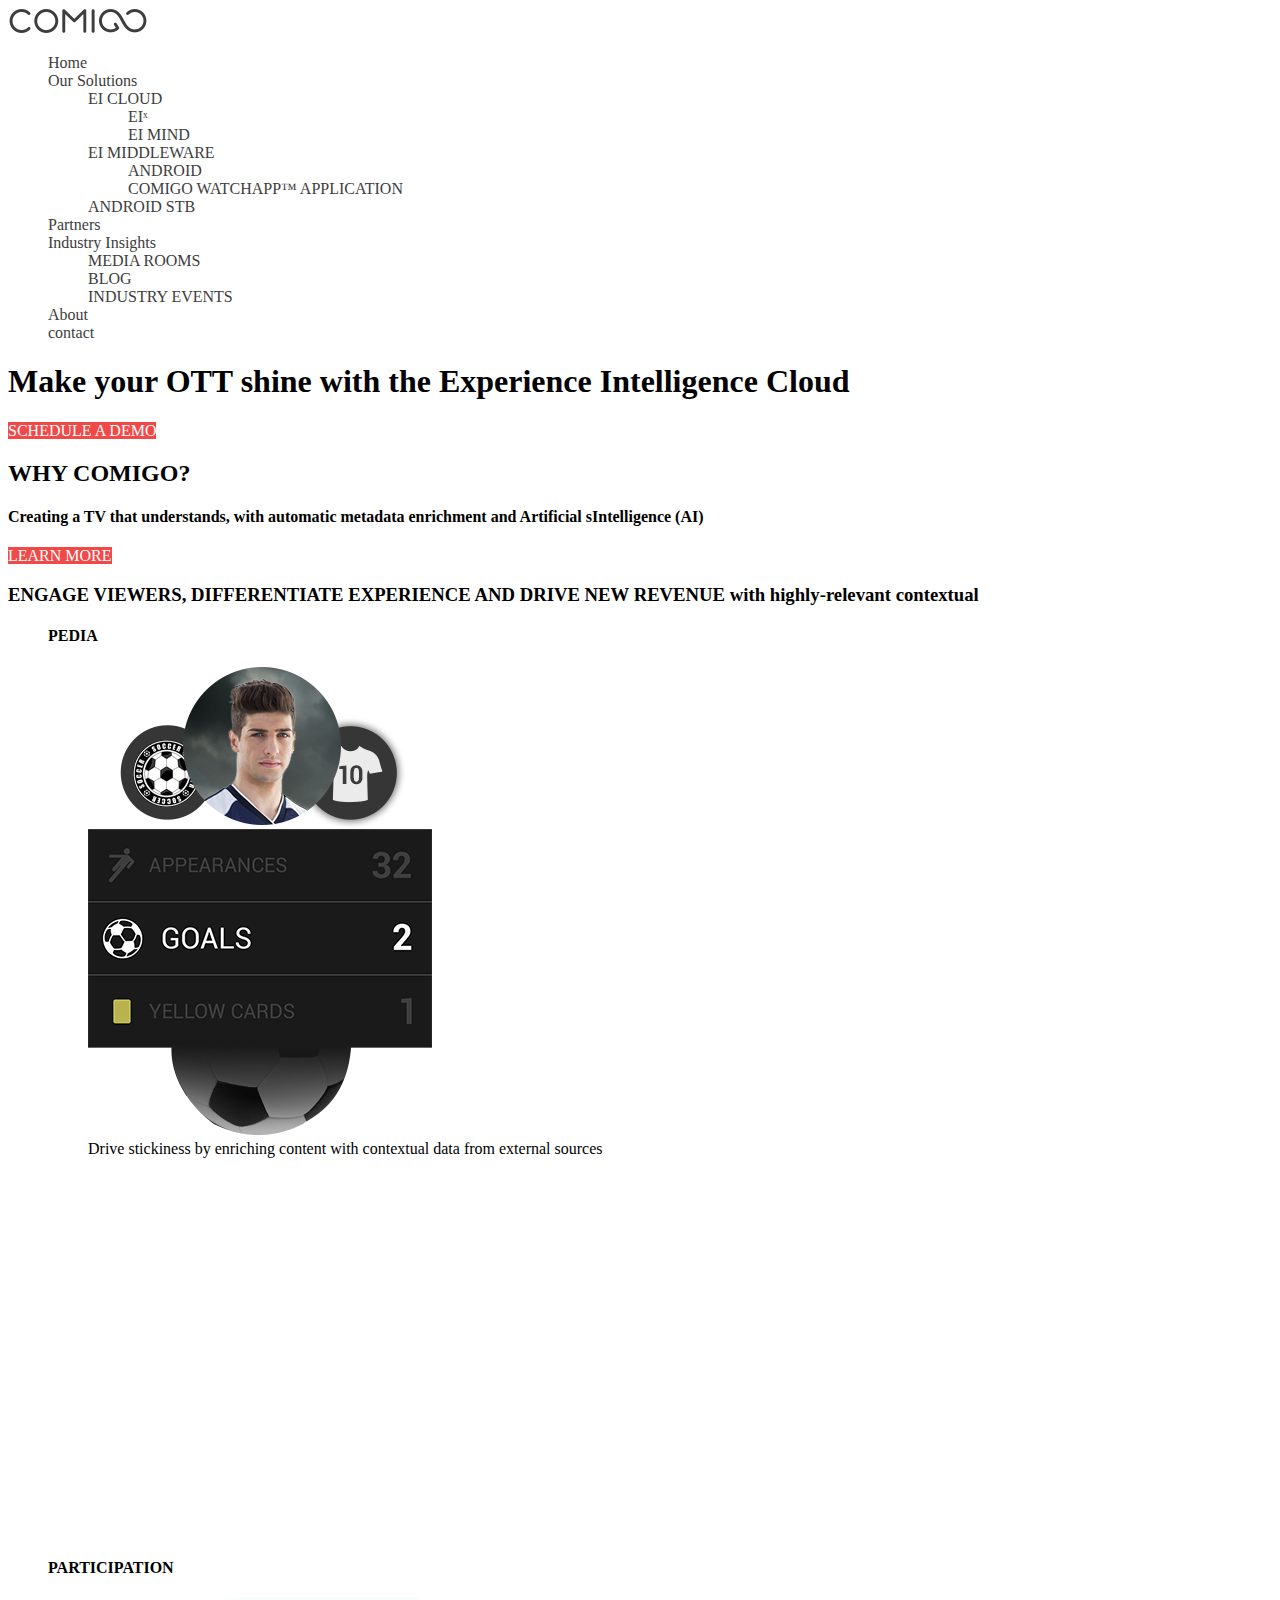
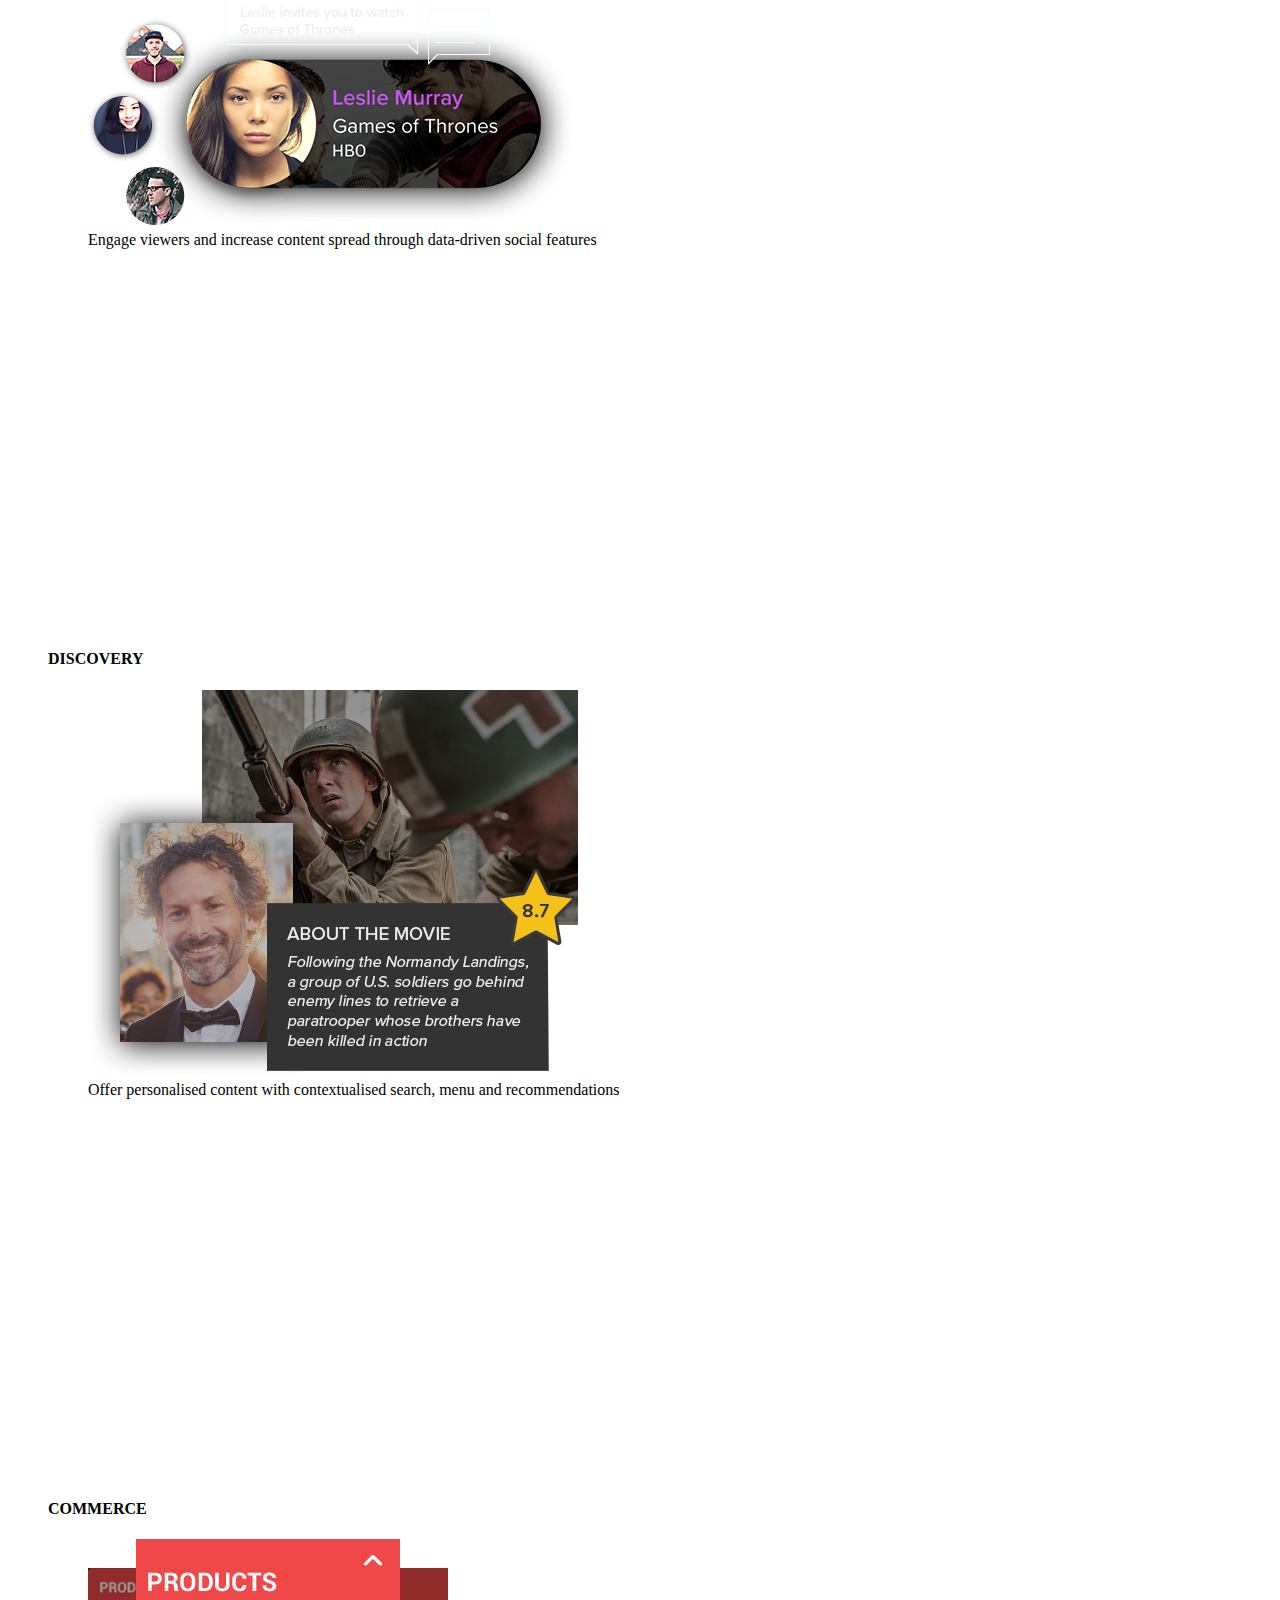
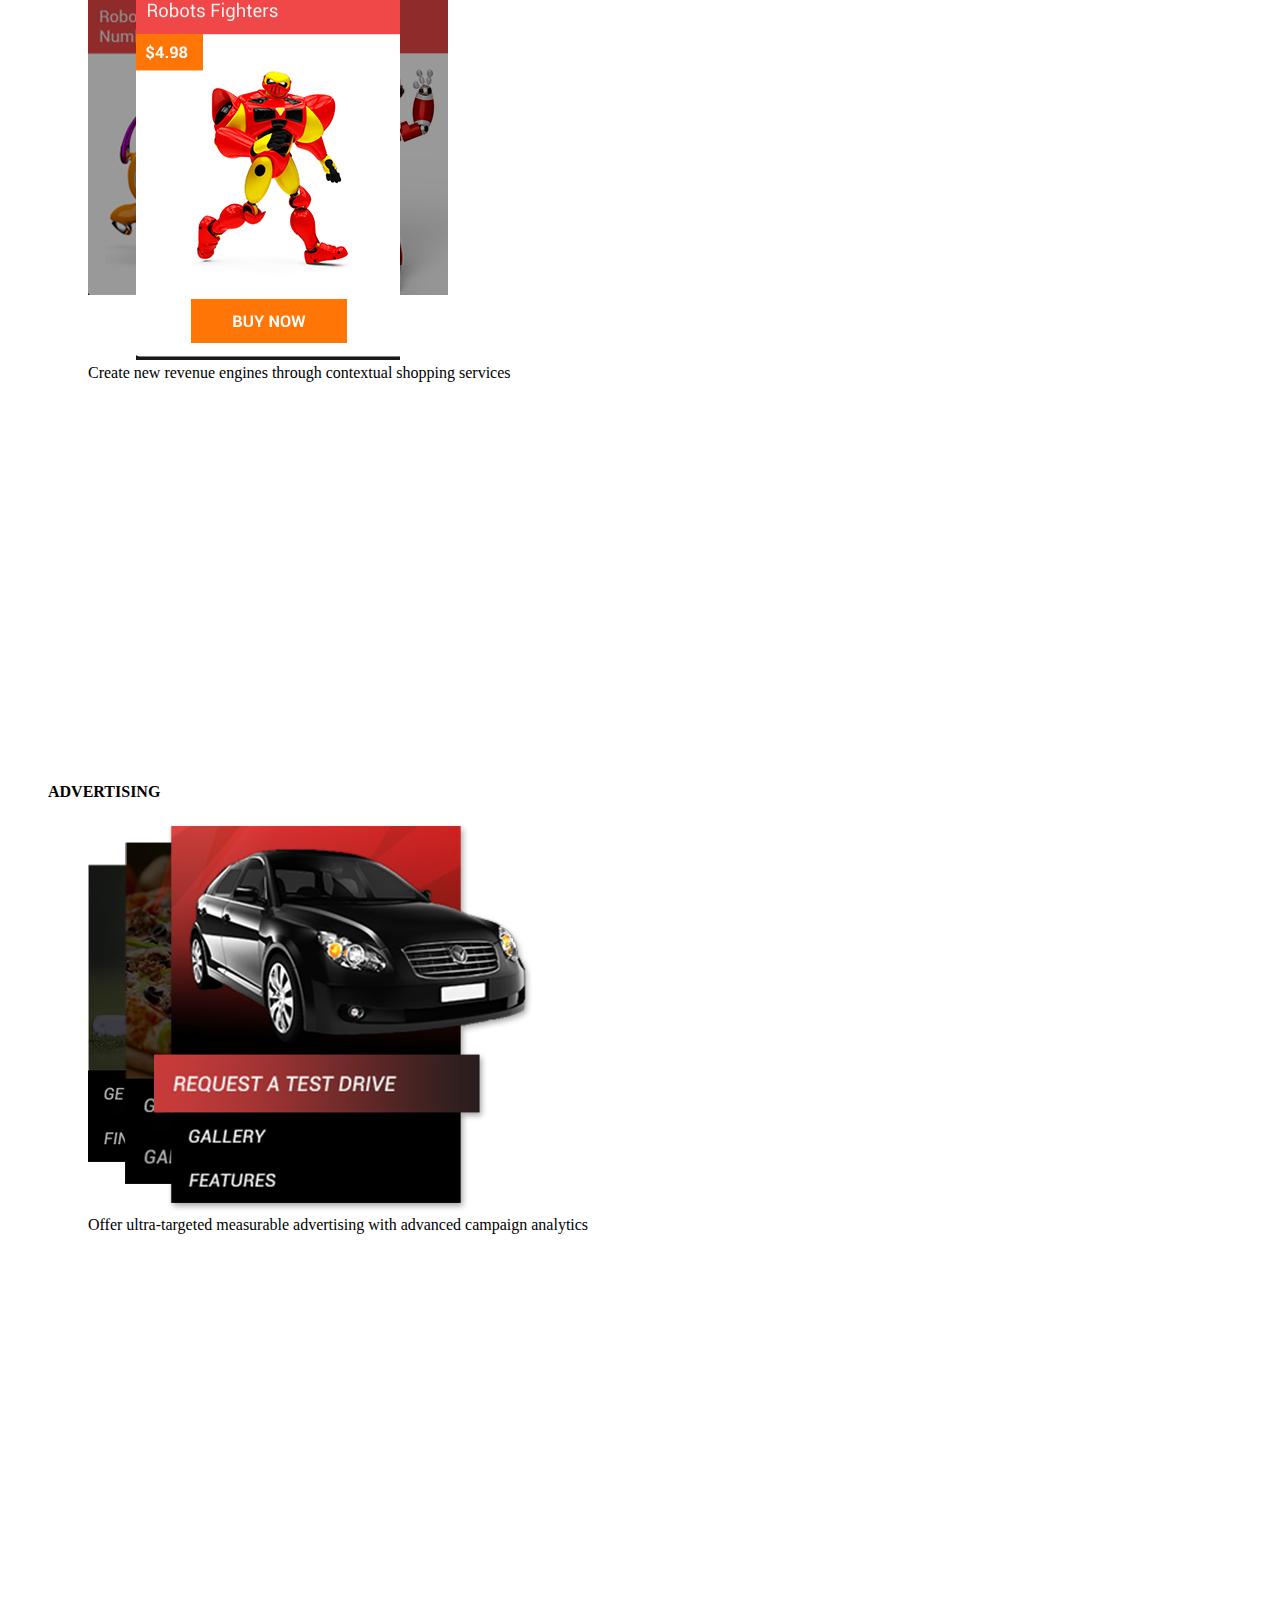
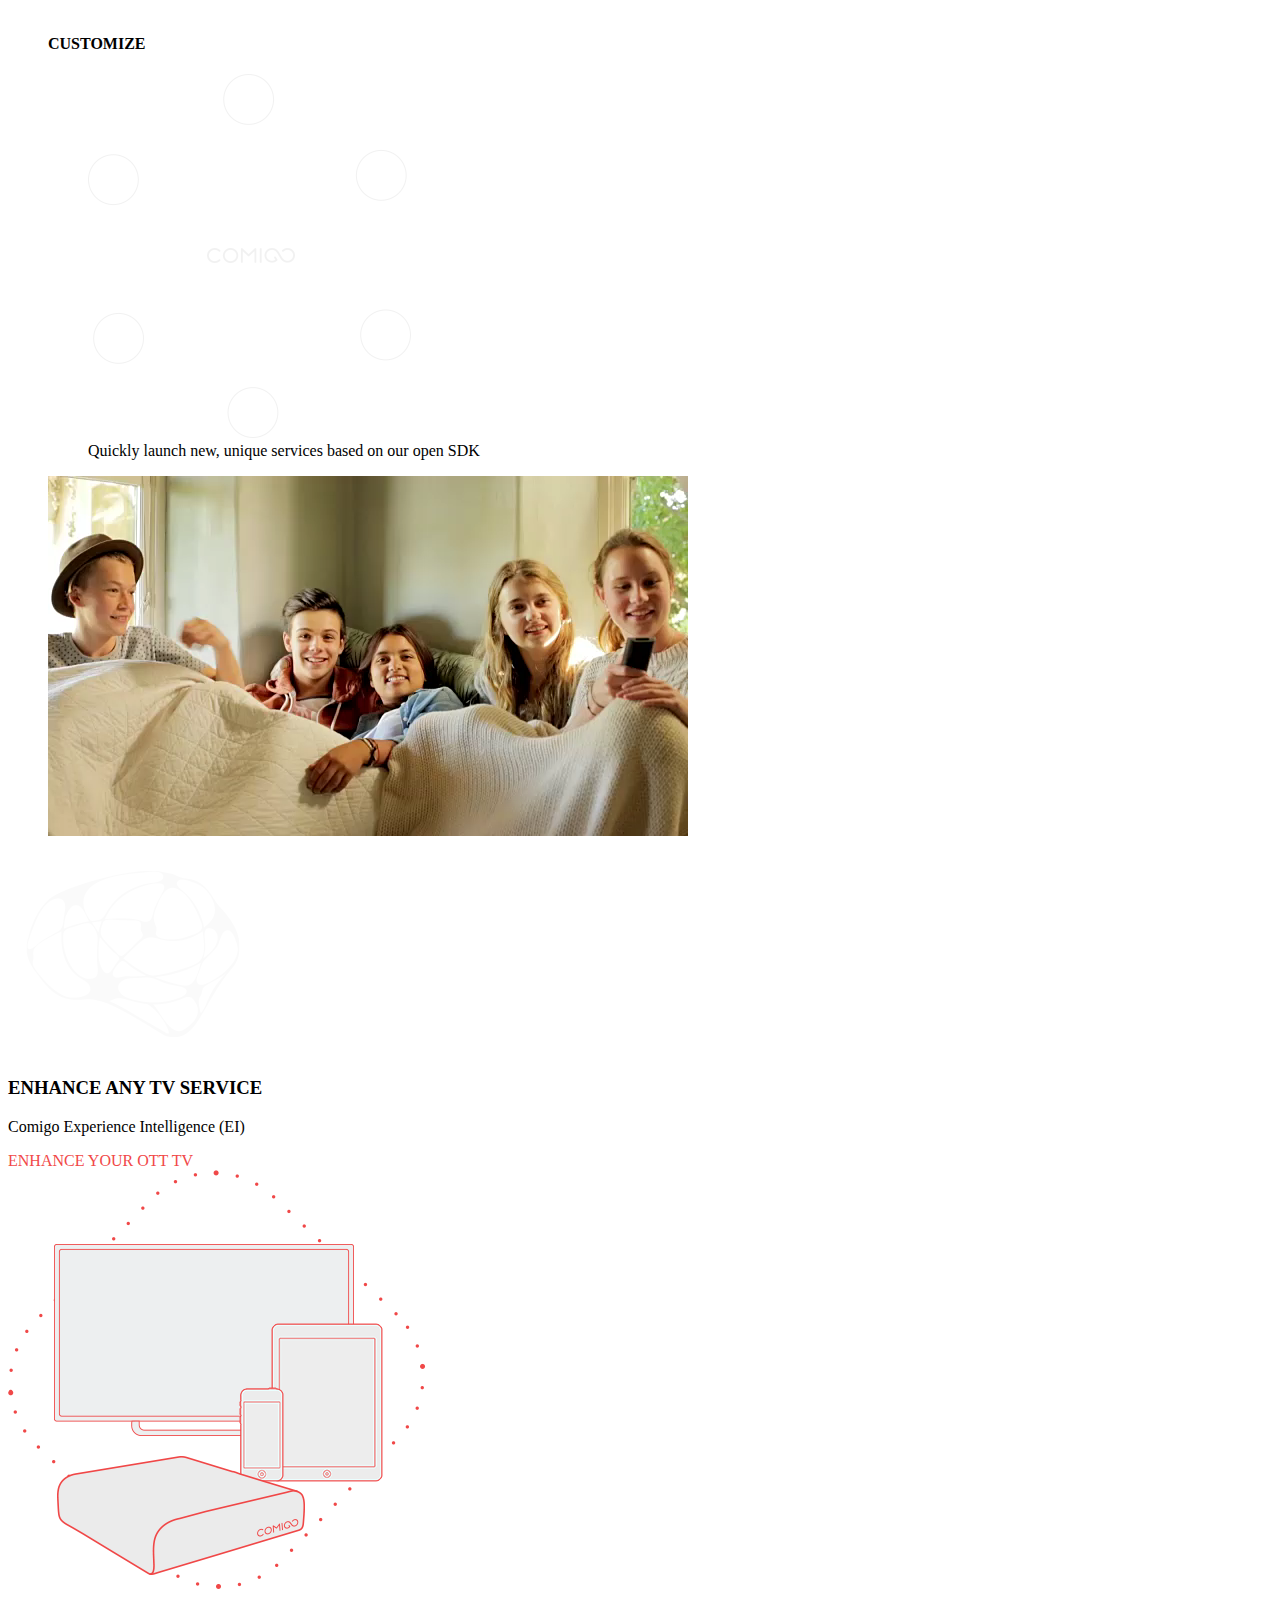
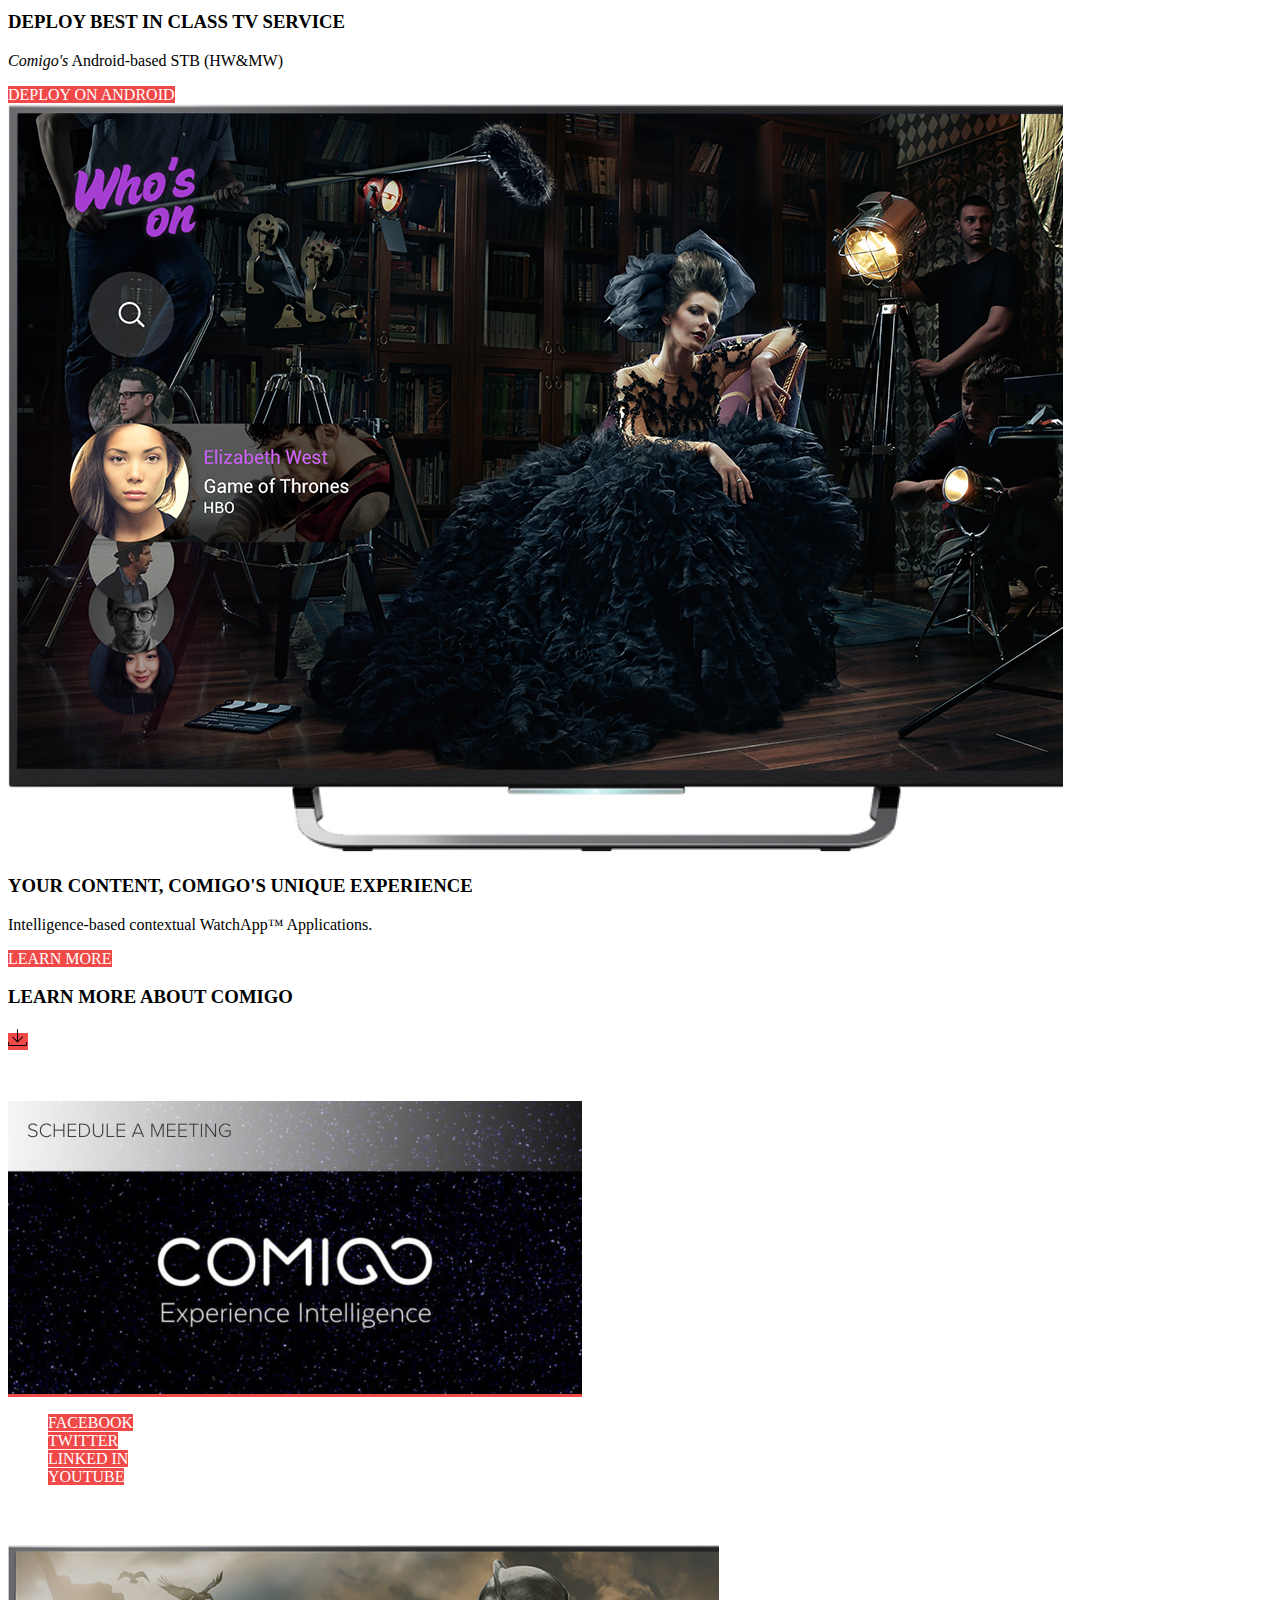
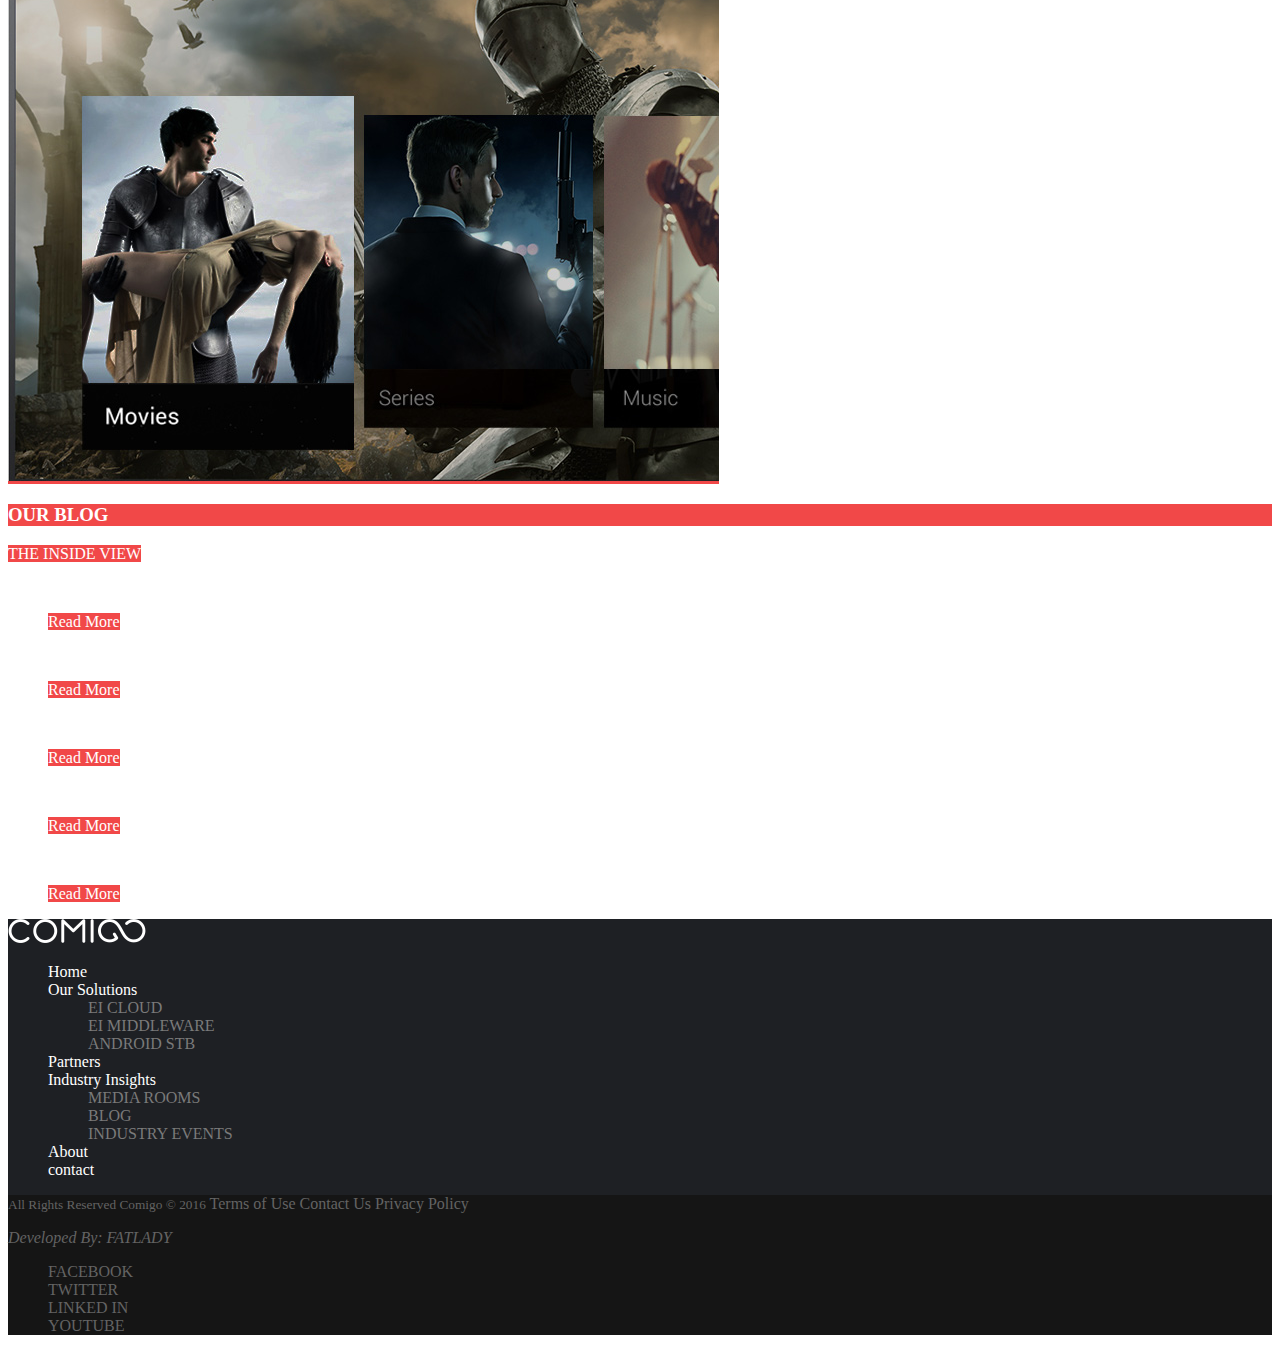
==== commit c261f906: "just a change to support online github website" ====
--- a/index.html
+++ b/index.html
@@ -218,7 +218,7 @@
           <li><a href="#">FACEBOOK</a></li>
           <li><a href="#">TWITTER</a></li>
           <li><a href="#">LINKED IN</a></li>
-          <li><a href="#">YOUTUBE</a></li>
+          <li><a href="#">YOUTUBE </a></li>
         </ul>
       </div>
     </footer>
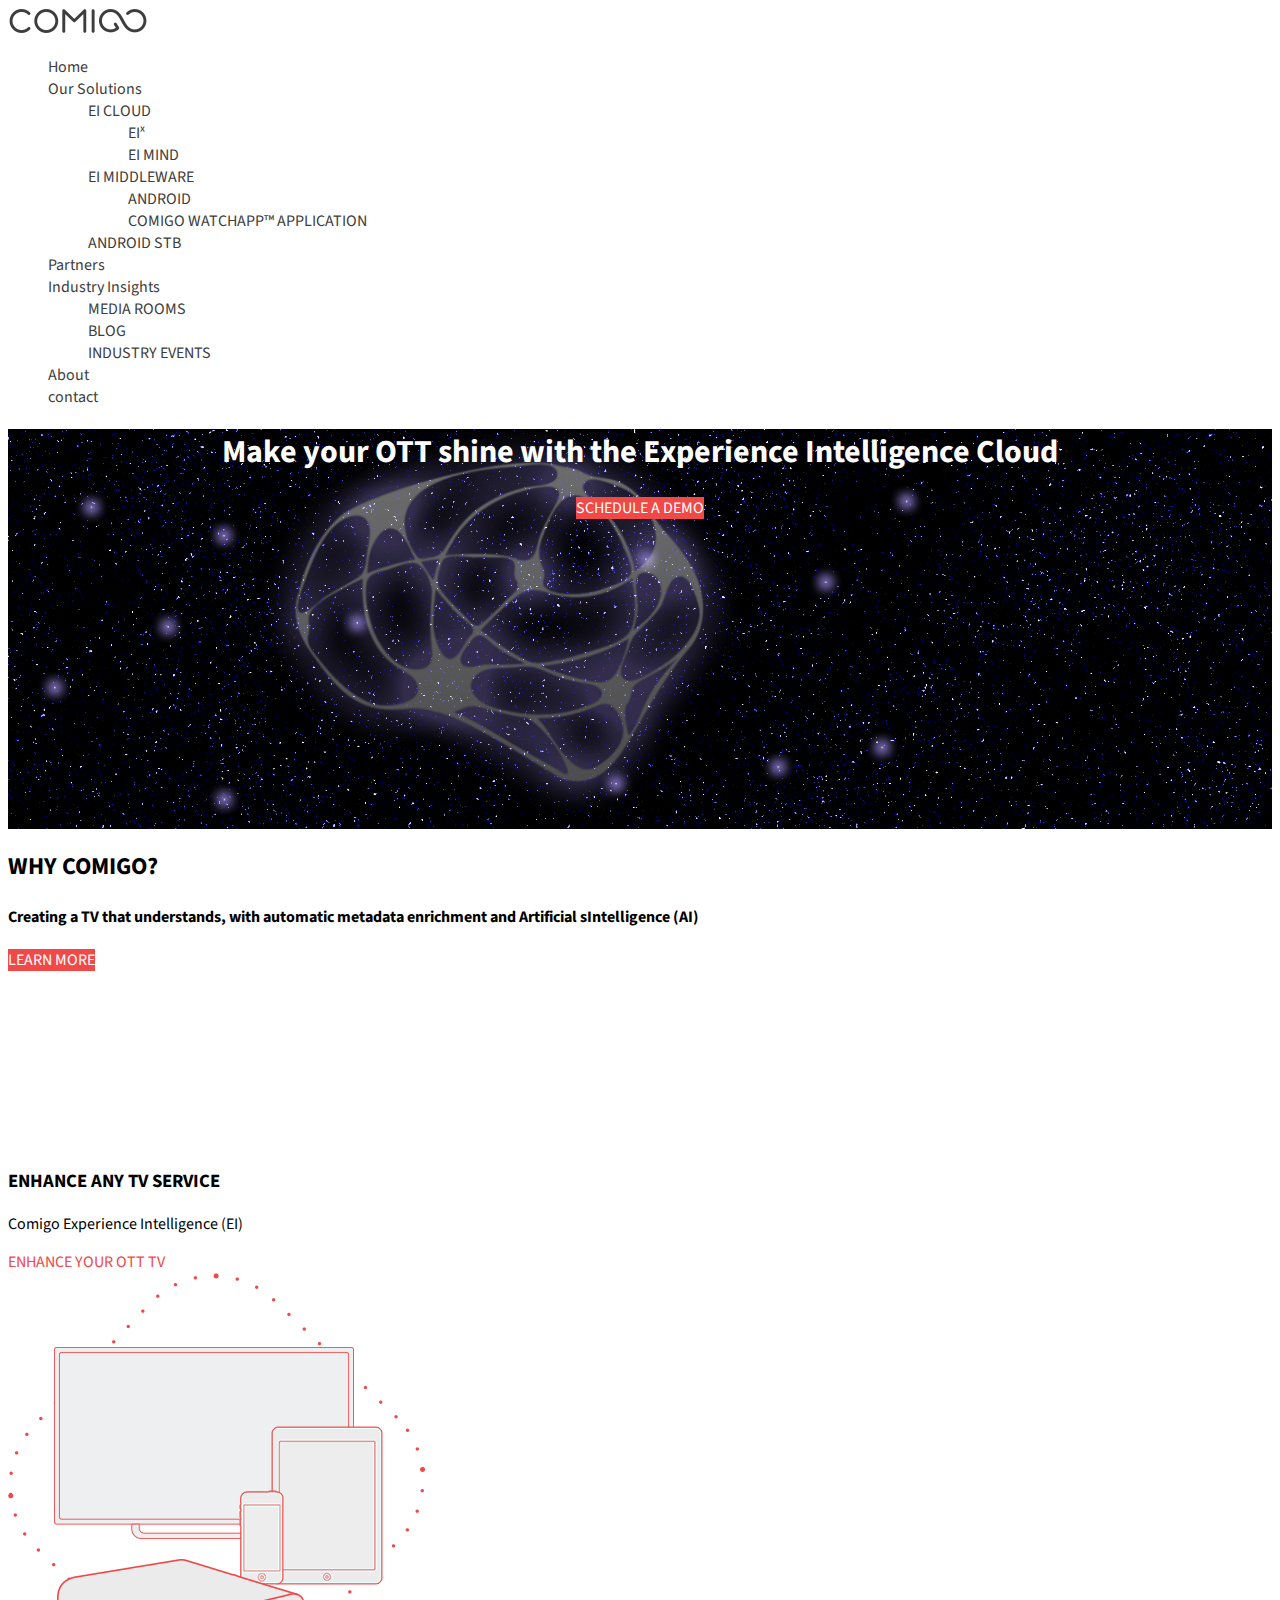
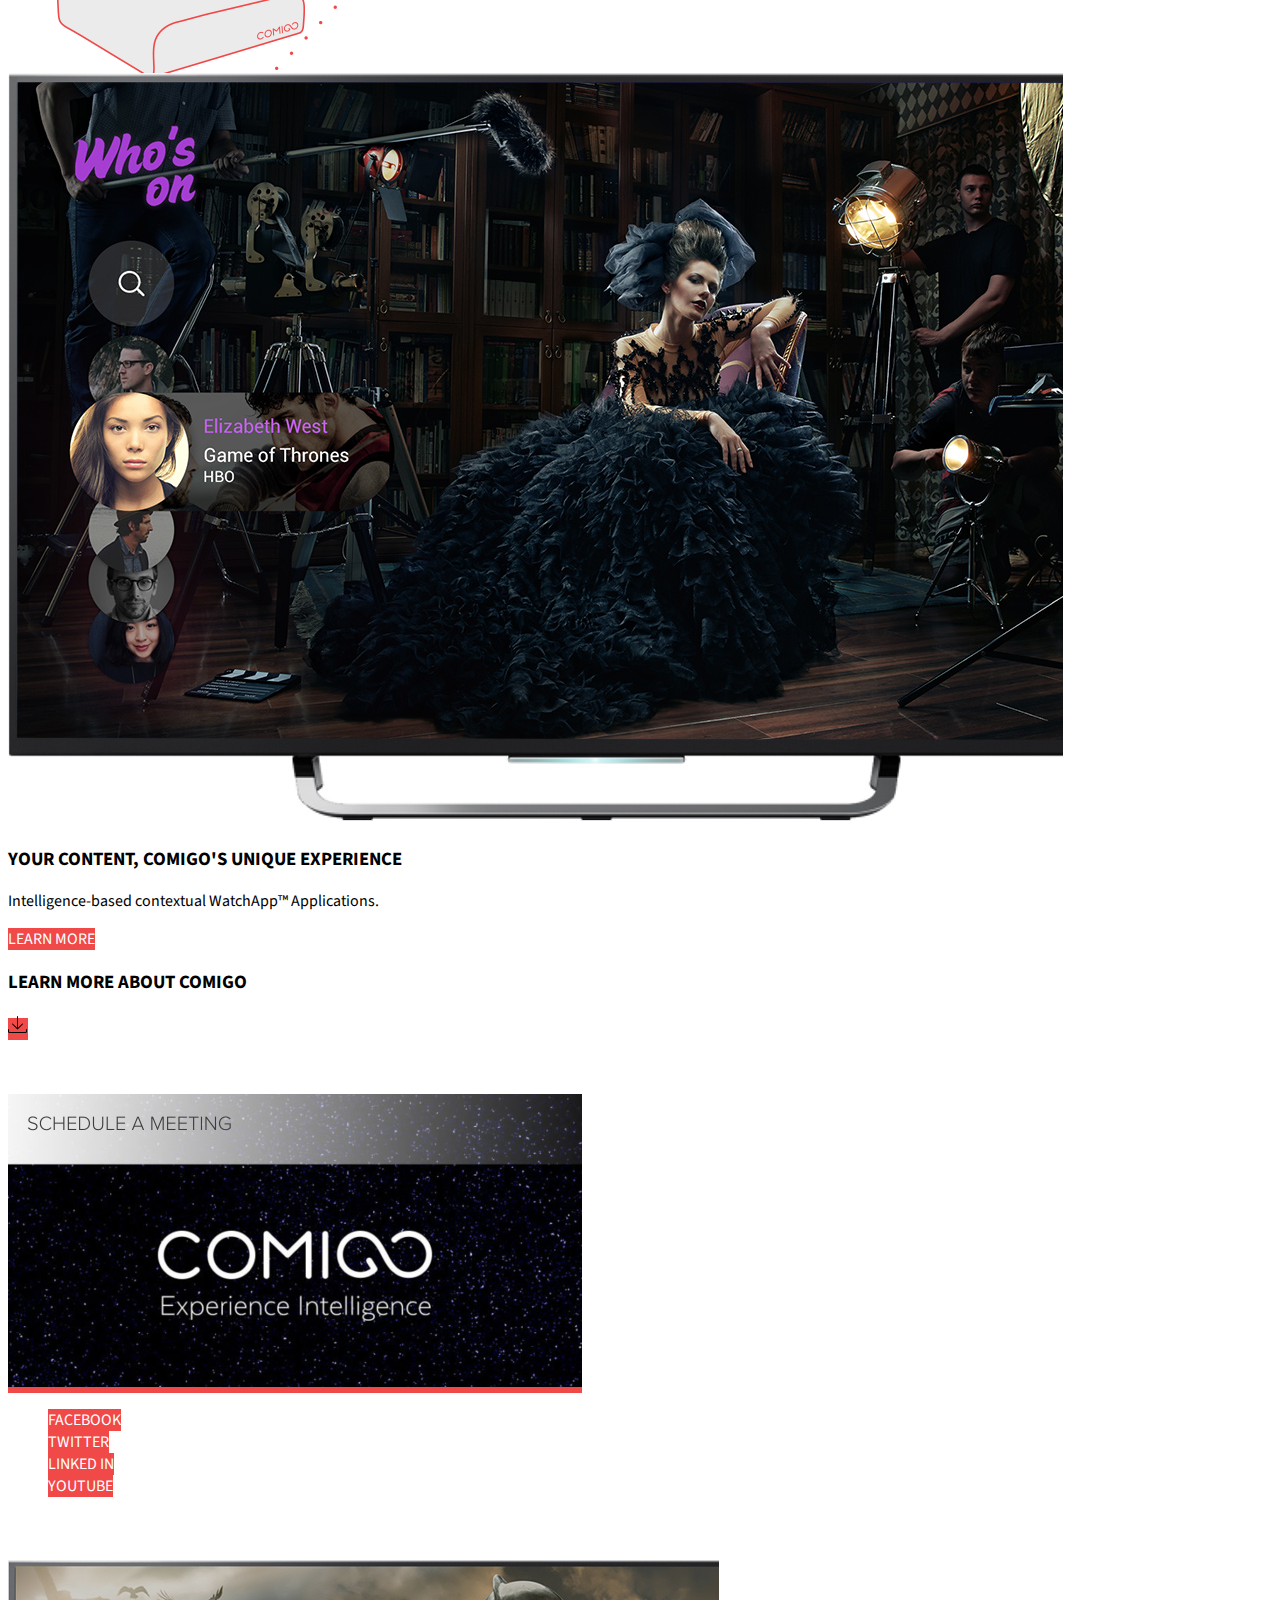
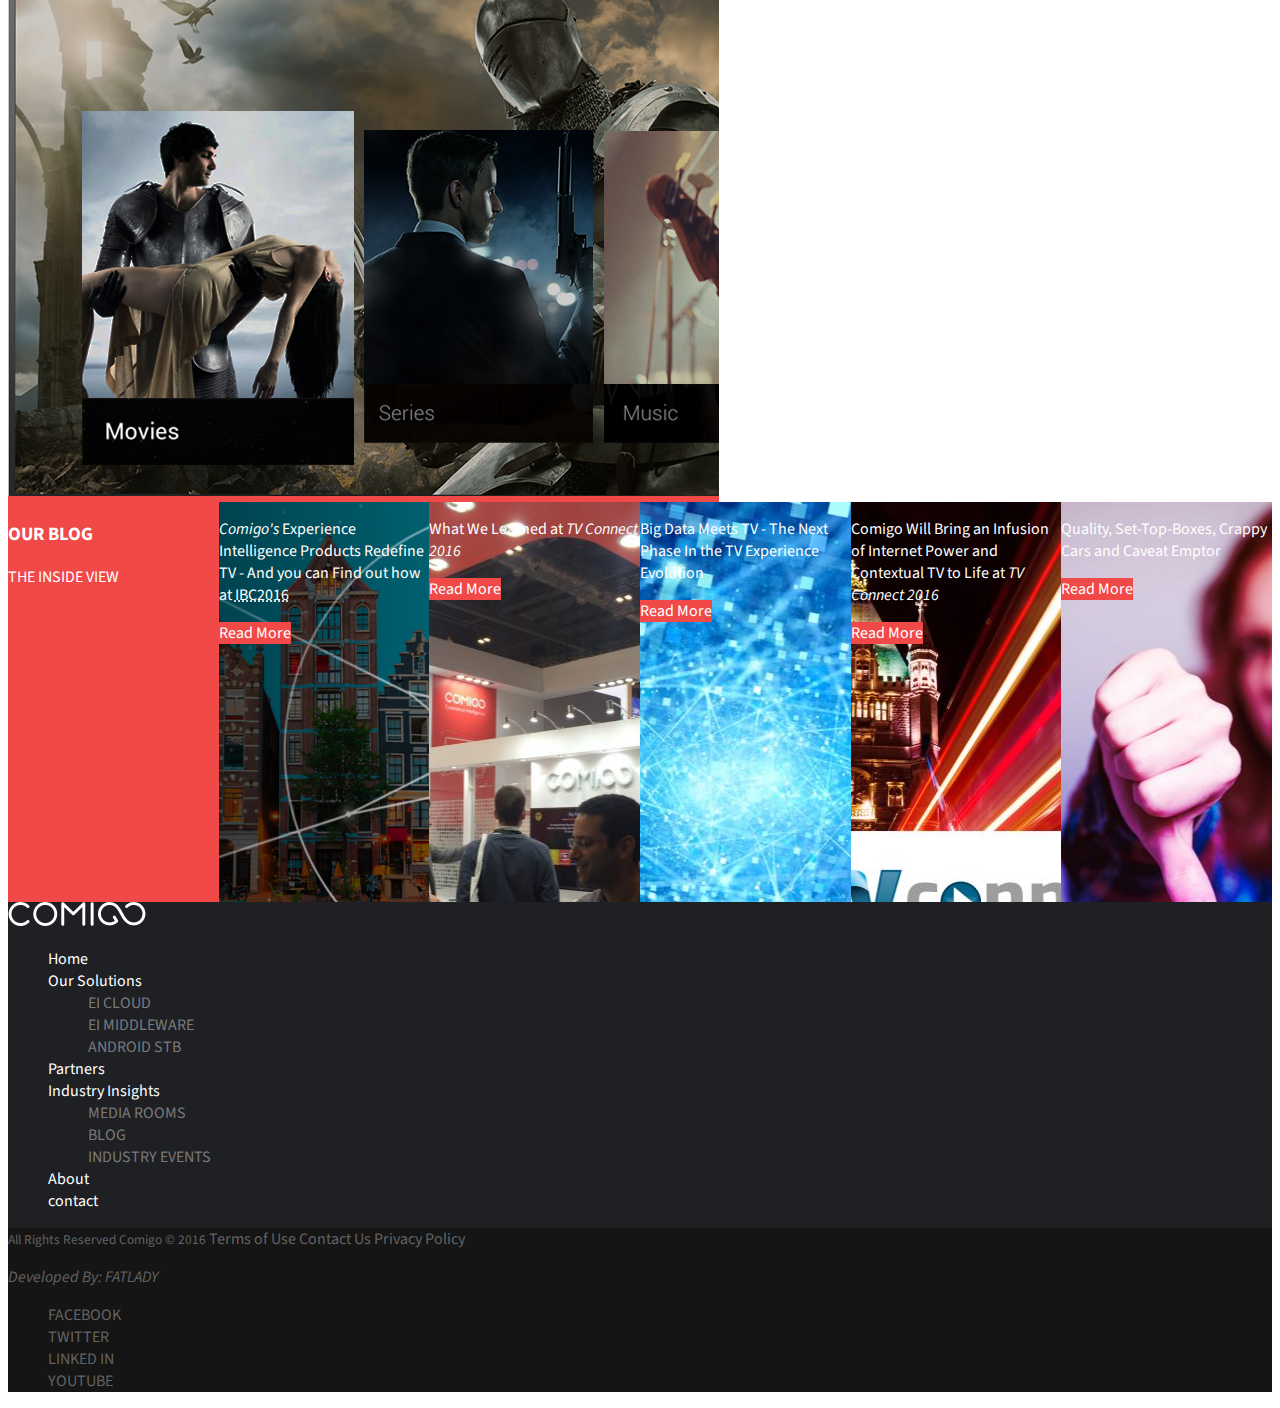
==== commit fb4715a9: "added blog css and pictures" ====
--- a/index.html
+++ b/index.html
@@ -5,6 +5,7 @@
     <title>Comigo</title>
     <link rel="stylesheet" href="styles/main.css">
     <link rel="shortcut icon" href="assets/icons/favicon.ico" type="image/x-icon">
+    <link href="https://fonts.googleapis.com/css?family=Source+Sans+Pro:300,300i,400,400i,700,700i" rel="stylesheet">
   </head>
   <body>
     <header class="header">
@@ -107,7 +108,7 @@
         </ul>
       </section>
       <section class="tv-service">
-        <img src="assets/other/ic-ei-cloud-brain-hp.png" alt="brain.jpg" width="250" height="198">
+        <!--<img src="assets/other/ic-ei-cloud-brain-hp.png" alt="brain.jpg" width="250" height="198">-->
         <h3>ENHANCE ANY TV SERVICE</h3>
         <p>Comigo Experience Intelligence (EI)</p>
         <a href="#">ENHANCE YOUR OTT TV</a>
@@ -146,8 +147,10 @@
       </footer>
     </main>
     <aside class="blog">
-      <h3>OUR BLOG</h3>
-      <span>THE INSIDE VIEW</span>
+      <div class="blog-text">
+        <h3>OUR BLOG</h3>
+        <span>THE INSIDE VIEW</span>
+      </div>
       <ul>
         <li>
           <a href="#">
@@ -218,7 +221,7 @@
           <li><a href="#">FACEBOOK</a></li>
           <li><a href="#">TWITTER</a></li>
           <li><a href="#">LINKED IN</a></li>
-          <li><a href="#">YOUTUBE </a></li>
+          <li><a href="#">YOUTUBE</a></li>
         </ul>
       </div>
     </footer>
--- a/styles/main.css
+++ b/styles/main.css
@@ -4,10 +4,12 @@
   }
 }
 
-a,
-a:visited{
+body {
+  font-family: "Source Sans Pro", sans-serif;
+}
+
+a {
   text-decoration: none;
-  cursor: hand;
   color: rgb(255, 255, 255);
   outline: 0;
 }
@@ -21,7 +23,7 @@
 }
 
 .main-menu a {
-  color: rgb(61,61,61);
+  color: rgb(61, 61, 61);
 }
 
 .main-menu a:hover,
@@ -37,27 +39,107 @@
   color: rgb(255, 255, 255);
 }
 
+.schedule-a-demo {
+  width: 100%;
+  height: 400px;
+  background-image: url(../assets/main-bg/home-brain-image-new-1920x816.png), url(../assets/main-bg/home-featured-bg.png);
+  background-repeat: no-repeat, no-repeat;
+  background-size: contain, auto auto;
+  text-align: center;
+  color: white;
+}
+
+.why-comigo {
+  width: 100%;
+  height: 300px;
+}
+
+.engagement {
+  width: 100%;
+  height: 400px;
+  display: none;
+}
+
 .tv-service a {
+  width: 100%;
+  height: 400px;
   background-color: rgb(255, 255, 255);
   color: rgb(241, 72, 72);
 }
 
+.android {
+  width: 100%;
+  height: 400px;
+}
+.blog {
+  width: 100%;
+  height: 400px;
+}
+
+.blog-text {
+  width: 16.666%;
+  height: 100%;
+  background-color: rgb(241, 72, 72);
+  float:left;
+}
+
+.blog ul {
+  width: 83.333%;
+  height: 100%;
+  margin: 0;
+  padding: 0;
+  float:left;
+}
+
+.blog li {
+  width: 20%;
+  height: 100%;
+  float:left;
+  background-position: top center;
+}
+
+.blog a {
+  width: 100%;
+  height: 100%;
+  display: block;
+}
+
+.blog li:nth-of-type(1) {
+  background-image: url(../assets/blog/ibc_post_EI-750x508.png);
+}
+
+.blog li:nth-of-type(2) {
+  background-image: url(../assets/blog/IMG_9294-750x563.jpeg);
+}
+
+.blog li:nth-of-type(3) {
+  background-image: url(../assets/blog/Image-Blog-Yoav_356121362-copy-750x563.jpg);
+}
+
+.blog li:nth-of-type(4) {
+  background-image: url(../assets/blog/post_tv_connect-750x508.jpeg);
+}
+
+.blog li:nth-of-type(5) {
+  background-image: url(../assets/blog/post_quality-750x508.jpeg);
+}
+
 .sub-menus {
-  background-color: rgb(30,32,36);
+  background-color: rgb(30, 32, 36);
 }
 
 .lower-footer {
   background-color: rgb(21, 21, 21);
-  color: rgb(99,99,99);
+  color: rgb(99, 99, 99);
 }
 
 .lower-footer a {
-  color: rgb(99,99,99);
+  color: rgb(99, 99, 99);
 }
 
 .lower-footer a:hover,
 .lower-footer a:focus {
-  color:rgb(255,255,255);
+  color: rgb(255, 255, 255);
 }
 
 .mmm-second a {
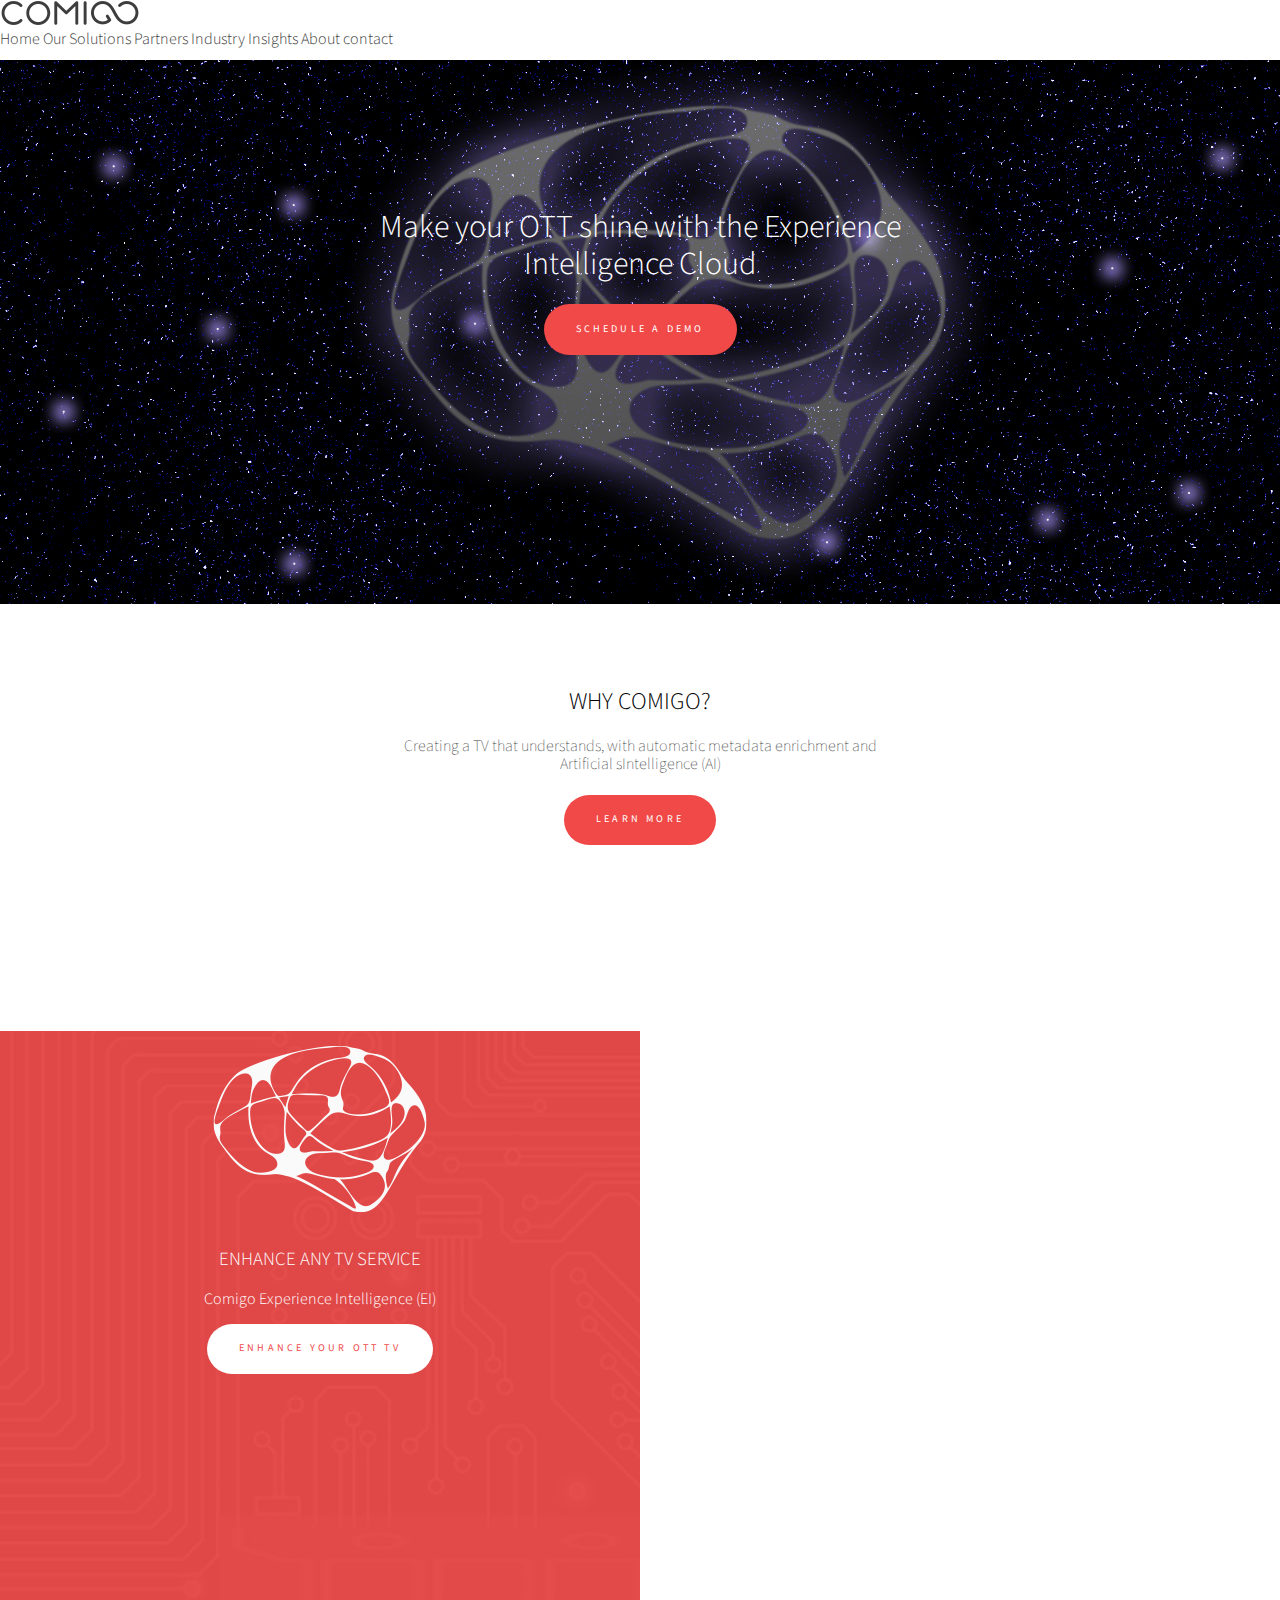
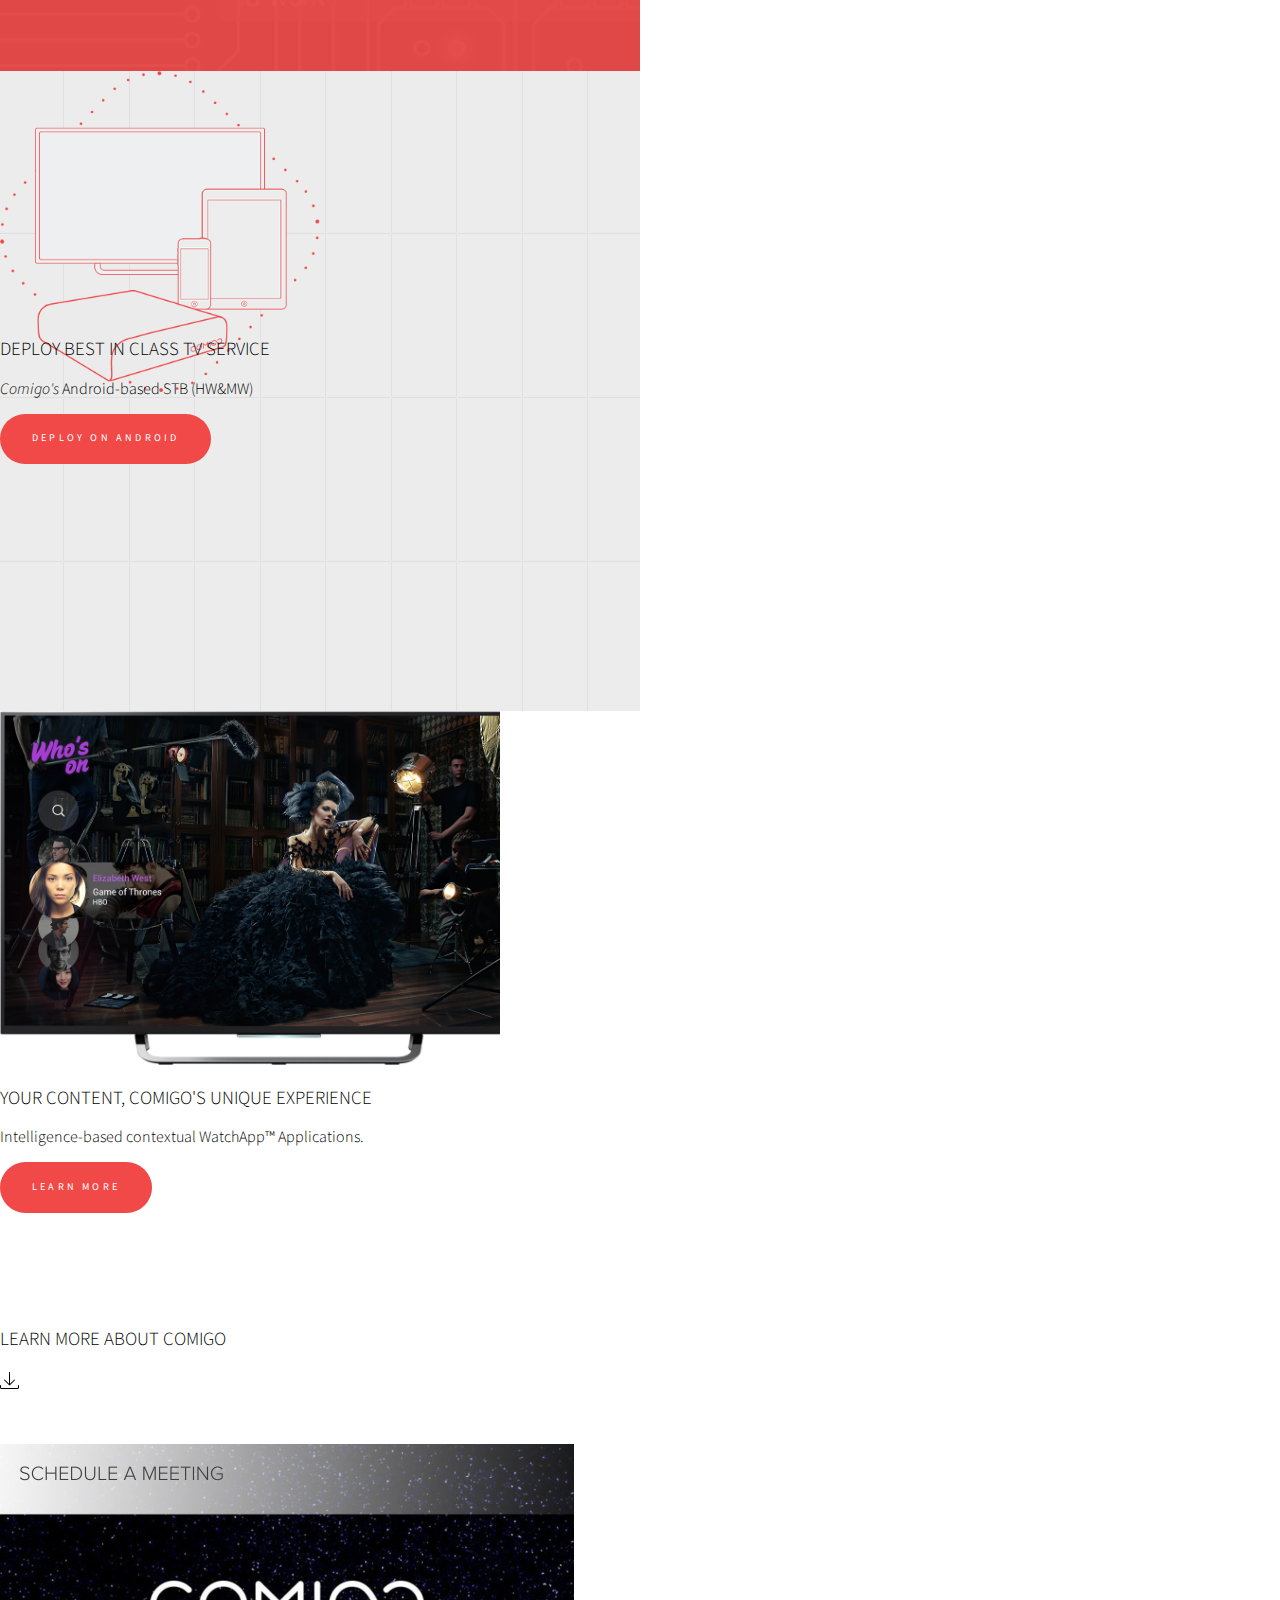
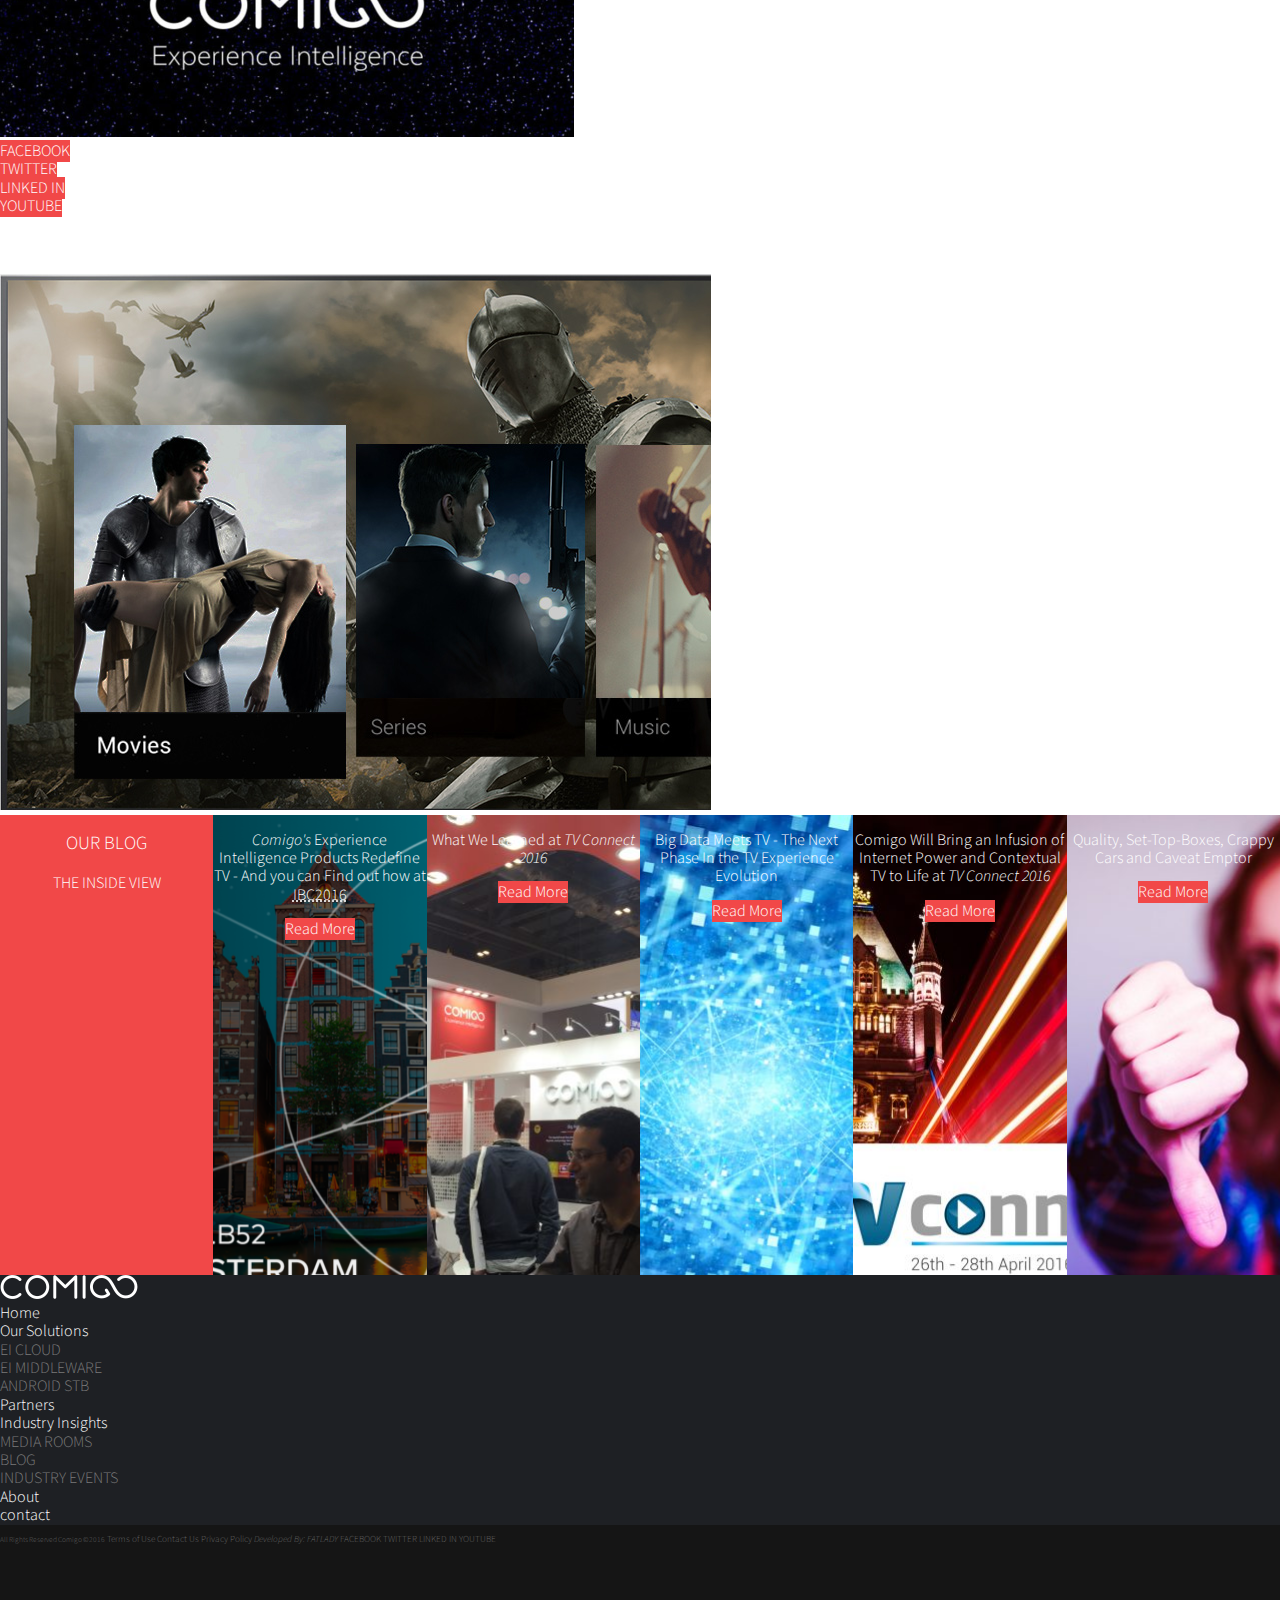
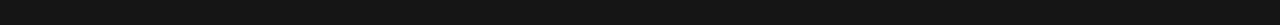
==== commit 1264f74e: "1. added normalize css file. 2. some more css code" ====
--- a/index.html
+++ b/index.html
@@ -3,6 +3,7 @@
   <head>
     <meta charset="UTF-8">
     <title>Comigo</title>
+    <link rel="stylesheet" href="styles/normalize.css">
     <link rel="stylesheet" href="styles/main.css">
     <link rel="shortcut icon" href="assets/icons/favicon.ico" type="image/x-icon">
     <link href="https://fonts.googleapis.com/css?family=Source+Sans+Pro:300,300i,400,400i,700,700i" rel="stylesheet">
@@ -13,18 +14,18 @@
         <img src="assets/logo/comigo-logo-black.png" alt="comigo black logo" width="140" height="26">
       </a>
       <nav class="main-menu">
-        <ul class="mm-first">
+        <ul class="mm-first list-reset">
           <li><a href="#">Home</a></li>
           <li><a href="#">Our Solutions</a>
-            <ul>
+            <ul class="mm-second list-reset">
               <li><a href="#">EI CLOUD</a>
-                <ul>
+                <ul class="mm-third list-reset">
                   <li><a href="#">EIˣ</a></li>
                   <li><a href="#">EI MIND</a></li>
                 </ul>
               </li>
               <li><a href="#">EI MIDDLEWARE</a>
-                <ul>
+                <ul class="mm-third list-reset">
                   <li><a href="#">ANDROID</a></li>
                   <li><a href="#">COMIGO WATCHAPP&#8482; APPLICATION</a></li>
                 </ul>
@@ -34,7 +35,7 @@
           </li>
           <li><a href="#">Partners</a></li>
           <li><a href="#">Industry Insights</a>
-            <ul>
+            <ul class="mm-second list-reset">
               <li><a href="#">MEDIA ROOMS</a></li>
               <li><a href="#">BLOG</a></li>
               <li><a href="#">INDUSTRY EVENTS</a></li>
@@ -47,16 +48,25 @@
     </header>
     <main>
       <section class="schedule-a-demo">
-        <h1>Make your OTT shine with the Experience Intelligence Cloud</h1>
-        <a href="#">SCHEDULE A DEMO</a>
-      </section>
-      <article class="why-comigo"><h2>WHY COMIGO?</h2>
-        <h4>Creating a TV that understands, with automatic metadata enrichment and Artificial sIntelligence (AI)</h4>
-        <a href="#">LEARN MORE</a>
+        <div class="schedule-a-demo-text">
+          <h1>
+            Make your OTT shine with the Experience Intelligence Cloud
+          </h1>
+          <a href="#" class="round-btn">SCHEDULE A DEMO</a>
+        </div>
+      </section>
+      <article class="why-comigo">
+        <div class="why-comigo-text">
+          <h2>WHY COMIGO?</h2>
+          <h4>
+            Creating a TV that understands, with automatic metadata enrichment and Artificial sIntelligence (AI)
+          </h4>
+          <a href="#" class="round-btn">LEARN MORE</a>
+        </div>
       </article>
       <section class="engagement">
         <h3>ENGAGE VIEWERS, DIFFERENTIATE EXPERIENCE AND DRIVE NEW REVENUE with highly-relevant contextual</h3>
-        <ul>
+        <ul class="list-reset">
           <li>
             <h4>PEDIA</h4>
             <figure>
@@ -108,22 +118,24 @@
         </ul>
       </section>
       <section class="tv-service">
-        <!--<img src="assets/other/ic-ei-cloud-brain-hp.png" alt="brain.jpg" width="250" height="198">-->
-        <h3>ENHANCE ANY TV SERVICE</h3>
-        <p>Comigo Experience Intelligence (EI)</p>
-        <a href="#">ENHANCE YOUR OTT TV</a>
-      </section>
-      <section class="android">
-        <img src="assets/other/ic-stb-screens.png" alt="screens picture" width="418" height="419">
-        <h3>DEPLOY BEST IN CLASS TV SERVICE</h3>
-        <p><em>Comigo's</em> Android-based STB (HW&MW)</p>
-        <a href="#">DEPLOY ON ANDROID</a>
+        <div class="tv-service-text">
+          <h3>ENHANCE ANY TV SERVICE</h3>
+          <p>Comigo Experience Intelligence (EI)</p>
+          <a href="#" class="round-btn inverse">ENHANCE YOUR OTT TV</a>
+        </div>
+      </section>
+      <section class="android rounded-link">
+        <div class="android-text">
+          <h3>DEPLOY BEST IN CLASS TV SERVICE</h3>
+          <p><em>Comigo's</em> Android-based STB (HW&MW)</p>
+          <a href="#" class="round-btn">DEPLOY ON ANDROID</a>
+        </div>
       </section>
       <section class="experience">
-        <img src="assets/other/screen_whos_on.jpg" alt="who/'s on">
+        <img src="assets/other/screen_whos_on.jpg" alt="who/'s on" width="500" height="354">
         <h3>YOUR CONTENT, COMIGO'S UNIQUE EXPERIENCE</h3>
         <p>Intelligence-based contextual WatchApp&#8482; Applications.</p>
-        <a href="#">LEARN MORE</a>
+        <a href="#" class="round-btn">LEARN MORE</a>
       </section>
       <footer class="schedules">
         <h3>LEARN MORE ABOUT COMIGO</h3>
@@ -134,7 +146,7 @@
         <a href="#">
           <img src="assets/other/comigo-schedule-meeting.png" alt="schedule a meeting picture" width="574" height="293">
         </a>
-        <ul class="social-networks">
+        <ul class="social-networks list-reset">
           <li><a href="#">FACEBOOK</a></li>
           <li><a href="#">TWITTER</a></li>
           <li><a href="#">LINKED IN</a></li>
@@ -150,34 +162,34 @@
       <div class="blog-text">
         <h3>OUR BLOG</h3>
         <span>THE INSIDE VIEW</span>
-      </div>
-      <ul>
-        <li>
+      </div><!--
+      --><ul class="list-reset">
+           <li>
           <a href="#">
             <p><em>Comigo's</em> Experience Intelligence Products Redefine TV - And you can Find out how at
               <abbr title="International Broadcasting Convention 2016">IBC2016</abbr></p>
             <span>Read More</span>
           </a>
-        </li>
-        <li>
+        </li><!--
+        --><li>
           <a href="#">
             <p>What We Learned at <em>TV Connect 2016</em></p>
             <span>Read More</span>
           </a>
-        </li>
-        <li>
+        </li><!--
+        --><li>
           <a href="#">
             <p>Big Data Meets TV - The Next Phase In the TV Experience Evolution</p>
             <span>Read More</span>
           </a>
-        </li>
-        <li>
+        </li><!--
+        --><li>
           <a href="#">
             <p>Comigo Will Bring an Infusion of Internet Power and Contextual TV to Life at <em>TV Connect 2016</em></p>
             <span>Read More</span>
           </a>
-        </li>
-        <li>
+        </li><!--
+        --><li>
           <a href="#">
             <p>Quality, Set-Top-Boxes, Crappy Cars and Caveat Emptor</p>
             <span>Read More</span>
@@ -190,10 +202,10 @@
         <img src="assets/logo/comigo-logo-white.png" alt="Comigo Logo White" width="138" height="24">
       </a>
       <nav class="main-menu-minimize">
-        <ul class="mmm-first">
+        <ul class="mmm-first list-reset">
           <li><a href="#">Home</a></li>
           <li><a href="#">Our Solutions</a>
-            <ul class="mmm-second">
+            <ul class="mmm-second list-reset">
               <li><a href="#">EI CLOUD</a></li>
               <li><a href="#">EI MIDDLEWARE</a></li>
               <li><a href="#">ANDROID STB</a></li>
@@ -201,7 +213,7 @@
           </li>
           <li><a href="#">Partners</a></li>
           <li><a href="#">Industry Insights</a>
-            <ul class="mmm-second">
+            <ul class="mmm-second list-reset">
               <li><a href="#">MEDIA ROOMS</a></li>
               <li><a href="#">BLOG</a></li>
               <li><a href="#">INDUSTRY EVENTS</a></li>
@@ -217,7 +229,7 @@
         <a href="#">Contact Us</a>
         <a href="#">Privacy Policy</a>
         <address class="author"><p>Developed By: <a href="#">FATLADY</a></p></address>
-        <ul class="social-networks">
+        <ul class="social-networks list-reset">
           <li><a href="#">FACEBOOK</a></li>
           <li><a href="#">TWITTER</a></li>
           <li><a href="#">LINKED IN</a></li>
--- a/styles/main.css
+++ b/styles/main.css
@@ -4,13 +4,28 @@
   }
 }
 
+html {
+  box-sizing: border-box;
+  font-size: 100%;
+}
+
+*, *:before, *:after {
+  box-sizing: inherit;
+}
+
 body {
   font-family: "Source Sans Pro", sans-serif;
+  font-weight: 300;
+}
+
+body > header {
+  width: 100%;
+  height: 60px;
 }
 
 a {
   text-decoration: none;
-  color: rgb(255, 255, 255);
+  color: white;
   outline: 0;
 }
 
@@ -18,11 +33,33 @@
   background-color: rgb(241, 72, 72);
 }
 
-ul {
+.list-reset {
   list-style: none;
-}
-
-.main-menu a {
+  margin: 0;
+  padding: 0;
+}
+
+.round-btn {
+  letter-spacing: 0.2rem;
+  border-radius: 1.7rem;
+  font-size: .64rem;
+  font-weight: 400;
+  padding: 1.2rem 2rem;
+  display: inline-block;
+}
+
+.round-btn.inverse{
+  background-color: rgb(255, 255, 255);
+  color: rgb(241, 72, 72);
+}
+
+.main-menu {
+  padding-right: 0;
+  /*line-height: 60px;*/
+  /*vertical-align: middle;*/
+}
+
+.main-menu a{
   color: rgb(61, 61, 61);
 }
 
@@ -39,19 +76,65 @@
   color: rgb(255, 255, 255);
 }
 
+.mm-first > li {
+  display: inline-block;
+}
+.mm-second > li > a {
+  width: 33.333%;
+  height: 100px;
+  border: 1px dotted black;
+  display: none;
+  text-align: center;
+}
+
+/*li:hover > ul > li > a {*/
+  /*display: inline-block*/
+/*}*/
+
+.mm-third > li > a {
+  width: 50%;
+  height: 100px;
+  border: 1px dotted black;
+  display: none;
+  text-align: center;
+}
+
 .schedule-a-demo {
   width: 100%;
-  height: 400px;
+  height: 42.5vw;
   background-image: url(../assets/main-bg/home-brain-image-new-1920x816.png), url(../assets/main-bg/home-featured-bg.png);
   background-repeat: no-repeat, no-repeat;
   background-size: contain, auto auto;
+  background-position: center, 0 0;
   text-align: center;
   color: white;
 }
 
+.schedule-a-demo-text {
+  margin: 0 auto;
+  width: 50%;
+  padding: 10% 0;
+}
+
+h1, h2, h3 {
+  font-weight: 300;
+}
+
 .why-comigo {
   width: 100%;
-  height: 300px;
+  height: 33.333vw;
+  text-align: center;
+}
+
+.why-comigo-text{
+  margin: 0 auto;
+  width: 37%;
+  padding: 5% 0;
+}
+
+.why-comigo-text h4 {
+  color: rgb(61,61,61);
+  font-weight: 100;
 }
 
 .engagement {
@@ -60,48 +143,78 @@
   display: none;
 }
 
-.tv-service a {
-  width: 100%;
-  height: 400px;
-  background-color: rgb(255, 255, 255);
-  color: rgb(241, 72, 72);
-}
+.tv-service {
+  width: 50vw;
+  height: 50vw;
+  text-align: center;
+  background-image: url(../assets/other/ic-ei-cloud-brain-hp.png), url(../assets/other/home-tv-service-bg1.png);
+  background-repeat: no-repeat, no-repeat;
+  background-position: top, center;
+  color: white;
+}
+
+.tv-service-text {
+  margin: 0 auto;
+  width: 50%;
+  padding: 200px 0;
+}
+
 
 .android {
-  width: 100%;
-  height: 400px;
+  width: 50vw;
+  height: 50vw;
+  background-image: url(../assets/other/ic-stb-screens.png), url(../assets/other/home-tv-service-bg2.png);
+  background-repeat: no-repeat, no-repeat;
+  background-size: 50%, auto;
+}
+
+.android-text {
+  margin: 0 0;
+  width: 50%;
+  padding: 250px 0;
+}
+
+.schedules > a {
+  background-color: white;
+}
+.experience {
+  width: 100%;
+  height: 600px;
 }
 .blog {
   width: 100%;
-  height: 400px;
+  height: 36vw;
+  text-align: center;
+  display: block;
 }
 
 .blog-text {
   width: 16.666%;
   height: 100%;
   background-color: rgb(241, 72, 72);
-  float:left;
+  display: inline-block;
+  vertical-align: top;
 }
 
 .blog ul {
   width: 83.333%;
   height: 100%;
-  margin: 0;
-  padding: 0;
-  float:left;
+  /*padding: 0;*/
+  display: inline-block;
 }
 
 .blog li {
   width: 20%;
   height: 100%;
-  float:left;
+  /*float:left;*/
+  vertical-align: top;
+  display: inline-block;
   background-position: top center;
 }
 
 .blog a {
   width: 100%;
   height: 100%;
-  display: block;
 }
 
 .blog li:nth-of-type(1) {
@@ -129,10 +242,15 @@
 }
 
 .lower-footer {
+  height: 100px;
   background-color: rgb(21, 21, 21);
   color: rgb(99, 99, 99);
-}
-
+  font-size: 0.58rem;
+}
+
+.lower-footer :nth-child(n + 1) {
+  display: inline-block;
+}
 .lower-footer a {
   color: rgb(99, 99, 99);
 }
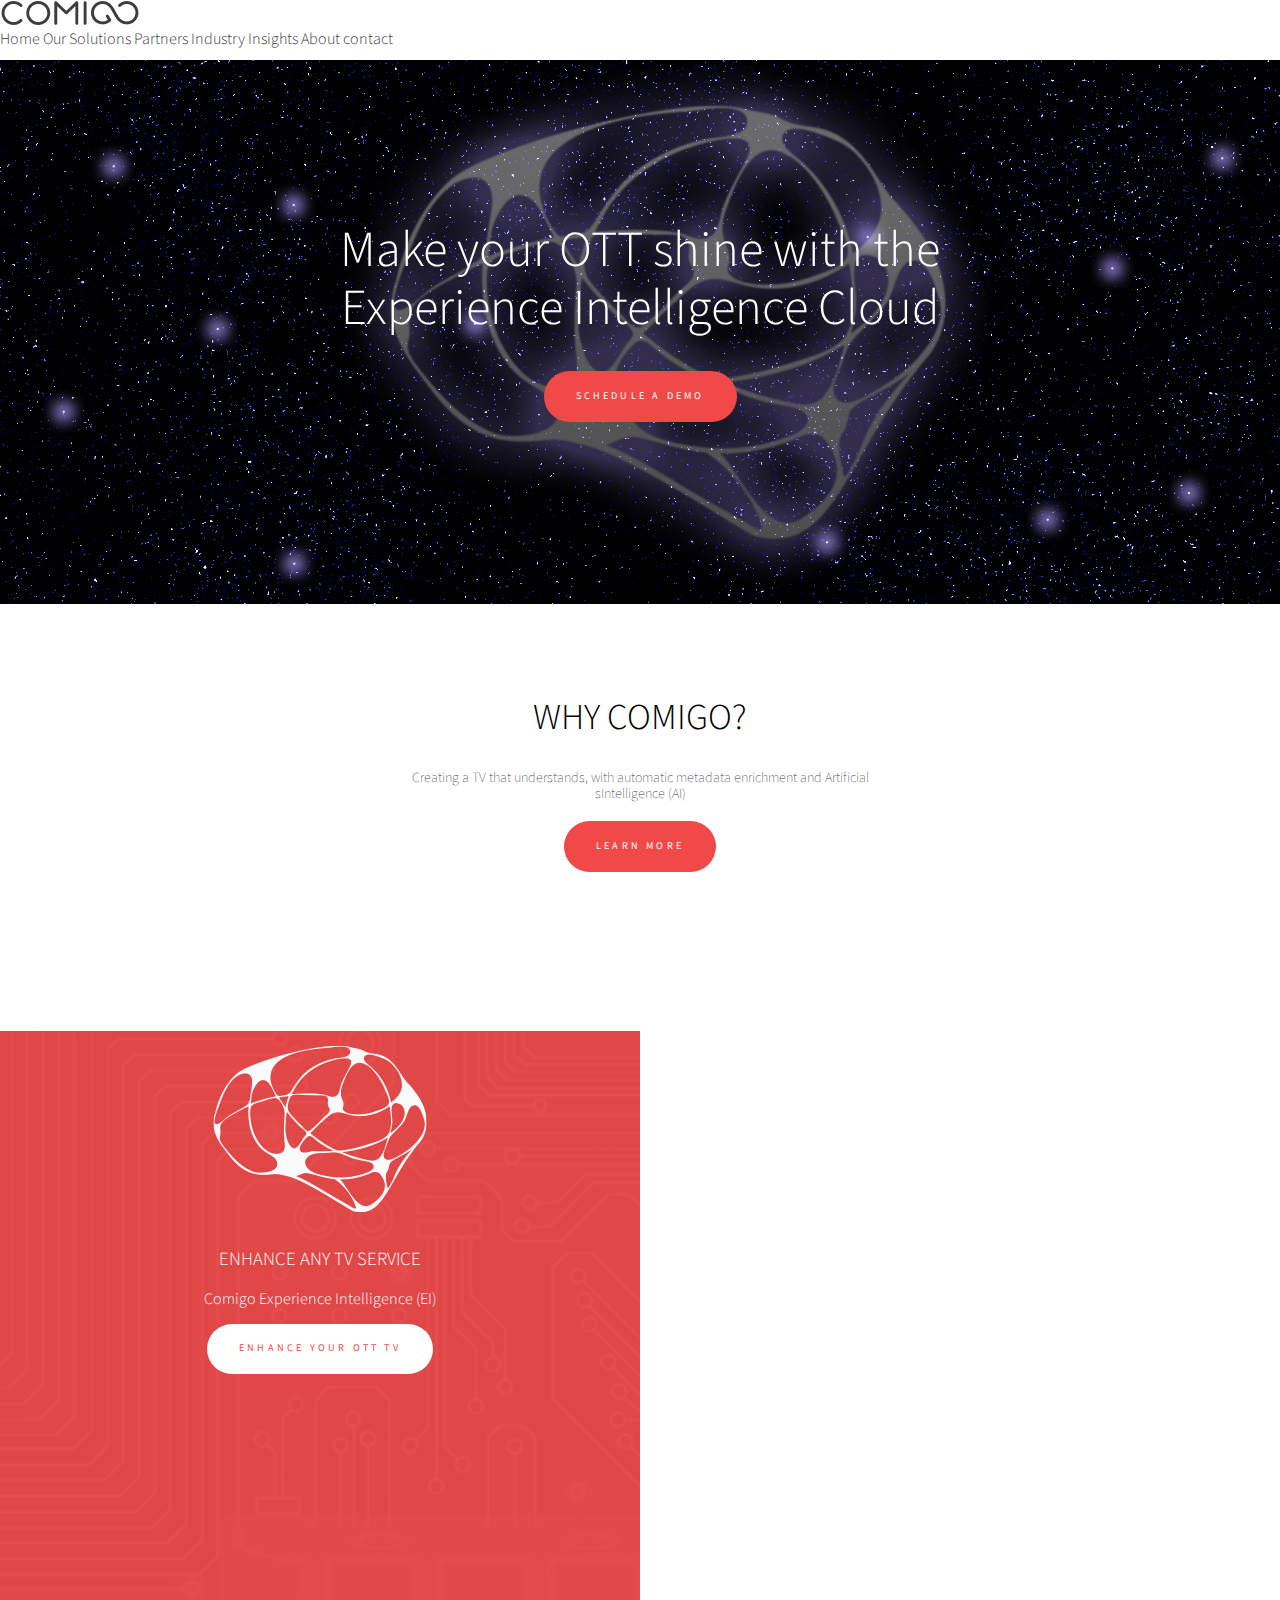
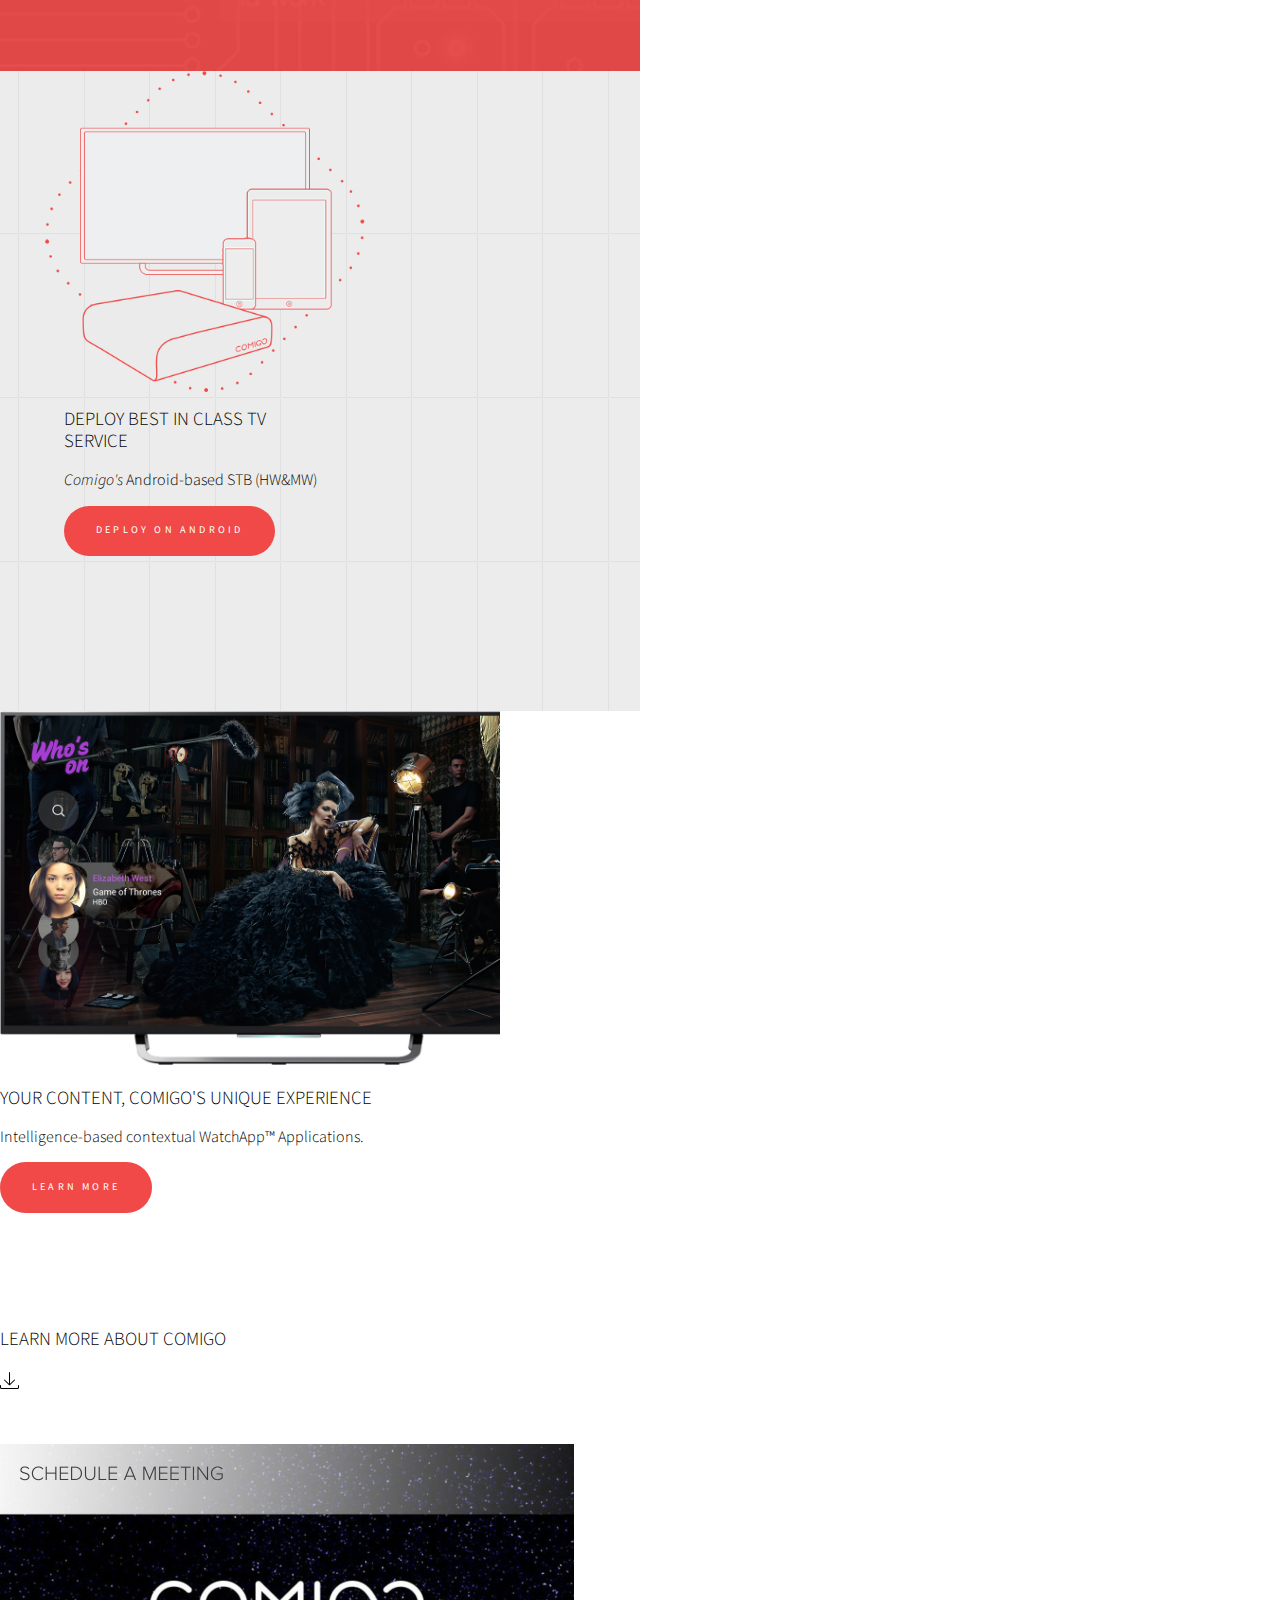
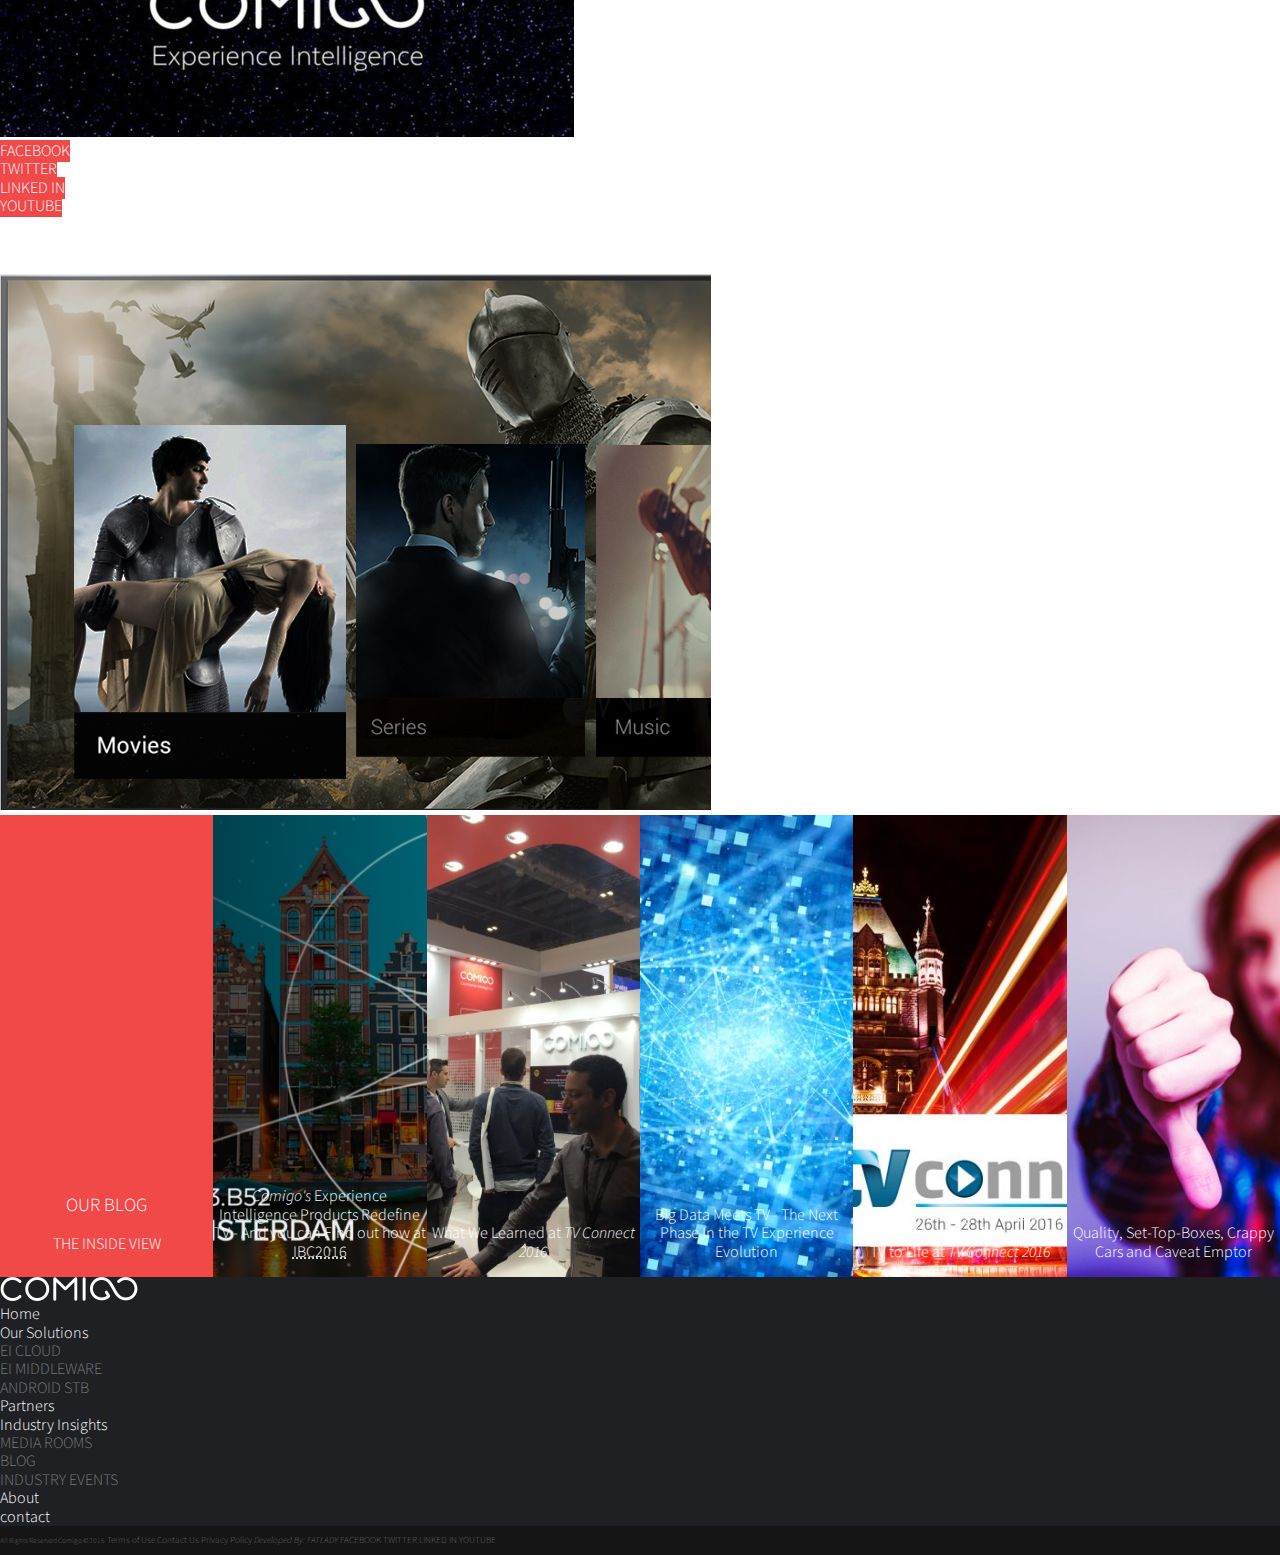
==== commit 208f2eef: "positioning mainly" ====
--- a/index.html
+++ b/index.html
@@ -123,7 +123,8 @@
           <p>Comigo Experience Intelligence (EI)</p>
           <a href="#" class="round-btn inverse">ENHANCE YOUR OTT TV</a>
         </div>
-      </section>
+      </section
+      >
       <section class="android rounded-link">
         <div class="android-text">
           <h3>DEPLOY BEST IN CLASS TV SERVICE</h3>
@@ -160,36 +161,37 @@
     </main>
     <aside class="blog">
       <div class="blog-text">
-        <h3>OUR BLOG</h3>
-        <span>THE INSIDE VIEW</span>
-      </div><!--
-      --><ul class="list-reset">
-           <li>
-          <a href="#">
-            <p><em>Comigo's</em> Experience Intelligence Products Redefine TV - And you can Find out how at
-              <abbr title="International Broadcasting Convention 2016">IBC2016</abbr></p>
-            <span>Read More</span>
-          </a>
-        </li><!--
-        --><li>
+        <div class="blog-text-wrapper">
+          <h3>OUR BLOG</h3>
+          <span>THE INSIDE VIEW</span>
+        </div>
+      </div
+      ><ul class="list-reset">
+        <li><a href="#">
+          <p><em>Comigo's</em> Experience Intelligence Products Redefine TV - And you can Find out how at
+            <abbr title="International Broadcasting Convention 2016">IBC2016</abbr></p>
+          <span>Read More</span>
+        </a>
+        </li
+        ><li>
           <a href="#">
             <p>What We Learned at <em>TV Connect 2016</em></p>
             <span>Read More</span>
           </a>
-        </li><!--
-        --><li>
+        </li
+        ><li>
           <a href="#">
             <p>Big Data Meets TV - The Next Phase In the TV Experience Evolution</p>
             <span>Read More</span>
           </a>
-        </li><!--
-        --><li>
+        </li
+        ><li>
           <a href="#">
             <p>Comigo Will Bring an Infusion of Internet Power and Contextual TV to Life at <em>TV Connect 2016</em></p>
             <span>Read More</span>
           </a>
-        </li><!--
-        --><li>
+        </li
+        ><li>
           <a href="#">
             <p>Quality, Set-Top-Boxes, Crappy Cars and Caveat Emptor</p>
             <span>Read More</span>
--- a/styles/main.css
+++ b/styles/main.css
@@ -55,8 +55,6 @@
 
 .main-menu {
   padding-right: 0;
-  /*line-height: 60px;*/
-  /*vertical-align: middle;*/
 }
 
 .main-menu a{
@@ -69,9 +67,8 @@
 }
 
 .main-menu ul ul a:hover,
-.main-menu ul ul a:focus,
-.blog span,
-.blog h3 {
+.main-menu ul ul a:focus
+{
   background-color: rgb(241, 72, 72);
   color: rgb(255, 255, 255);
 }
@@ -113,11 +110,23 @@
 .schedule-a-demo-text {
   margin: 0 auto;
   width: 50%;
-  padding: 10% 0;
-}
-
-h1, h2, h3 {
+  padding-top: 10%;
+}
+
+h1, h2, h3, h4{
   font-weight: 300;
+}
+
+h1 {
+  font-size: 3.15rem;
+}
+
+h2 {
+  font-size: 2.275rem;
+}
+
+h4 {
+  font-size: 0.88rem;
 }
 
 .why-comigo {
@@ -151,6 +160,8 @@
   background-repeat: no-repeat, no-repeat;
   background-position: top, center;
   color: white;
+  display: inline-block;
+  vertical-align: top;
 }
 
 .tv-service-text {
@@ -158,7 +169,6 @@
   width: 50%;
   padding: 200px 0;
 }
-
 
 .android {
   width: 50vw;
@@ -166,12 +176,14 @@
   background-image: url(../assets/other/ic-stb-screens.png), url(../assets/other/home-tv-service-bg2.png);
   background-repeat: no-repeat, no-repeat;
   background-size: 50%, auto;
+  background-position-x: 14%;
+  display: inline-block;
 }
 
 .android-text {
   margin: 0 0;
   width: 50%;
-  padding: 250px 0;
+  padding: 50% 0 0  10%;
 }
 
 .schedules > a {
@@ -183,9 +195,10 @@
 }
 .blog {
   width: 100%;
-  height: 36vw;
+  height: 36.1111111111vw;
   text-align: center;
   display: block;
+  color:white;
 }
 
 .blog-text {
@@ -194,29 +207,51 @@
   background-color: rgb(241, 72, 72);
   display: inline-block;
   vertical-align: top;
+  position: relative;
+}
+
+.blog-text-wrapper{
+  position: absolute;
+  width: 100%;
+  bottom: 5%;
 }
 
 .blog ul {
   width: 83.333%;
   height: 100%;
-  /*padding: 0;*/
   display: inline-block;
 }
 
 .blog li {
   width: 20%;
   height: 100%;
-  /*float:left;*/
   vertical-align: top;
   display: inline-block;
-  background-position: top center;
+  background: no-repeat top center;
+  background-size: cover;
 }
 
 .blog a {
   width: 100%;
   height: 100%;
-}
-
+  display: block;
+  position: relative;
+  overflow: auto;
+}
+
+.blog li span {
+  display: block;
+  width: 100%;
+  height: 15%;
+  background-color: rgb(241, 72, 72);
+  position: absolute;
+  top: 100%;
+}
+
+.blog li p {
+  position: absolute;
+  bottom: 0;
+}
 .blog li:nth-of-type(1) {
   background-image: url(../assets/blog/ibc_post_EI-750x508.png);
 }
@@ -242,15 +277,15 @@
 }
 
 .lower-footer {
-  height: 100px;
   background-color: rgb(21, 21, 21);
   color: rgb(99, 99, 99);
   font-size: 0.58rem;
 }
 
-.lower-footer :nth-child(n + 1) {
-  display: inline-block;
-}
+.lower-footer :nth-child(n) {
+  display: inline-block;
+}
+
 .lower-footer a {
   color: rgb(99, 99, 99);
 }
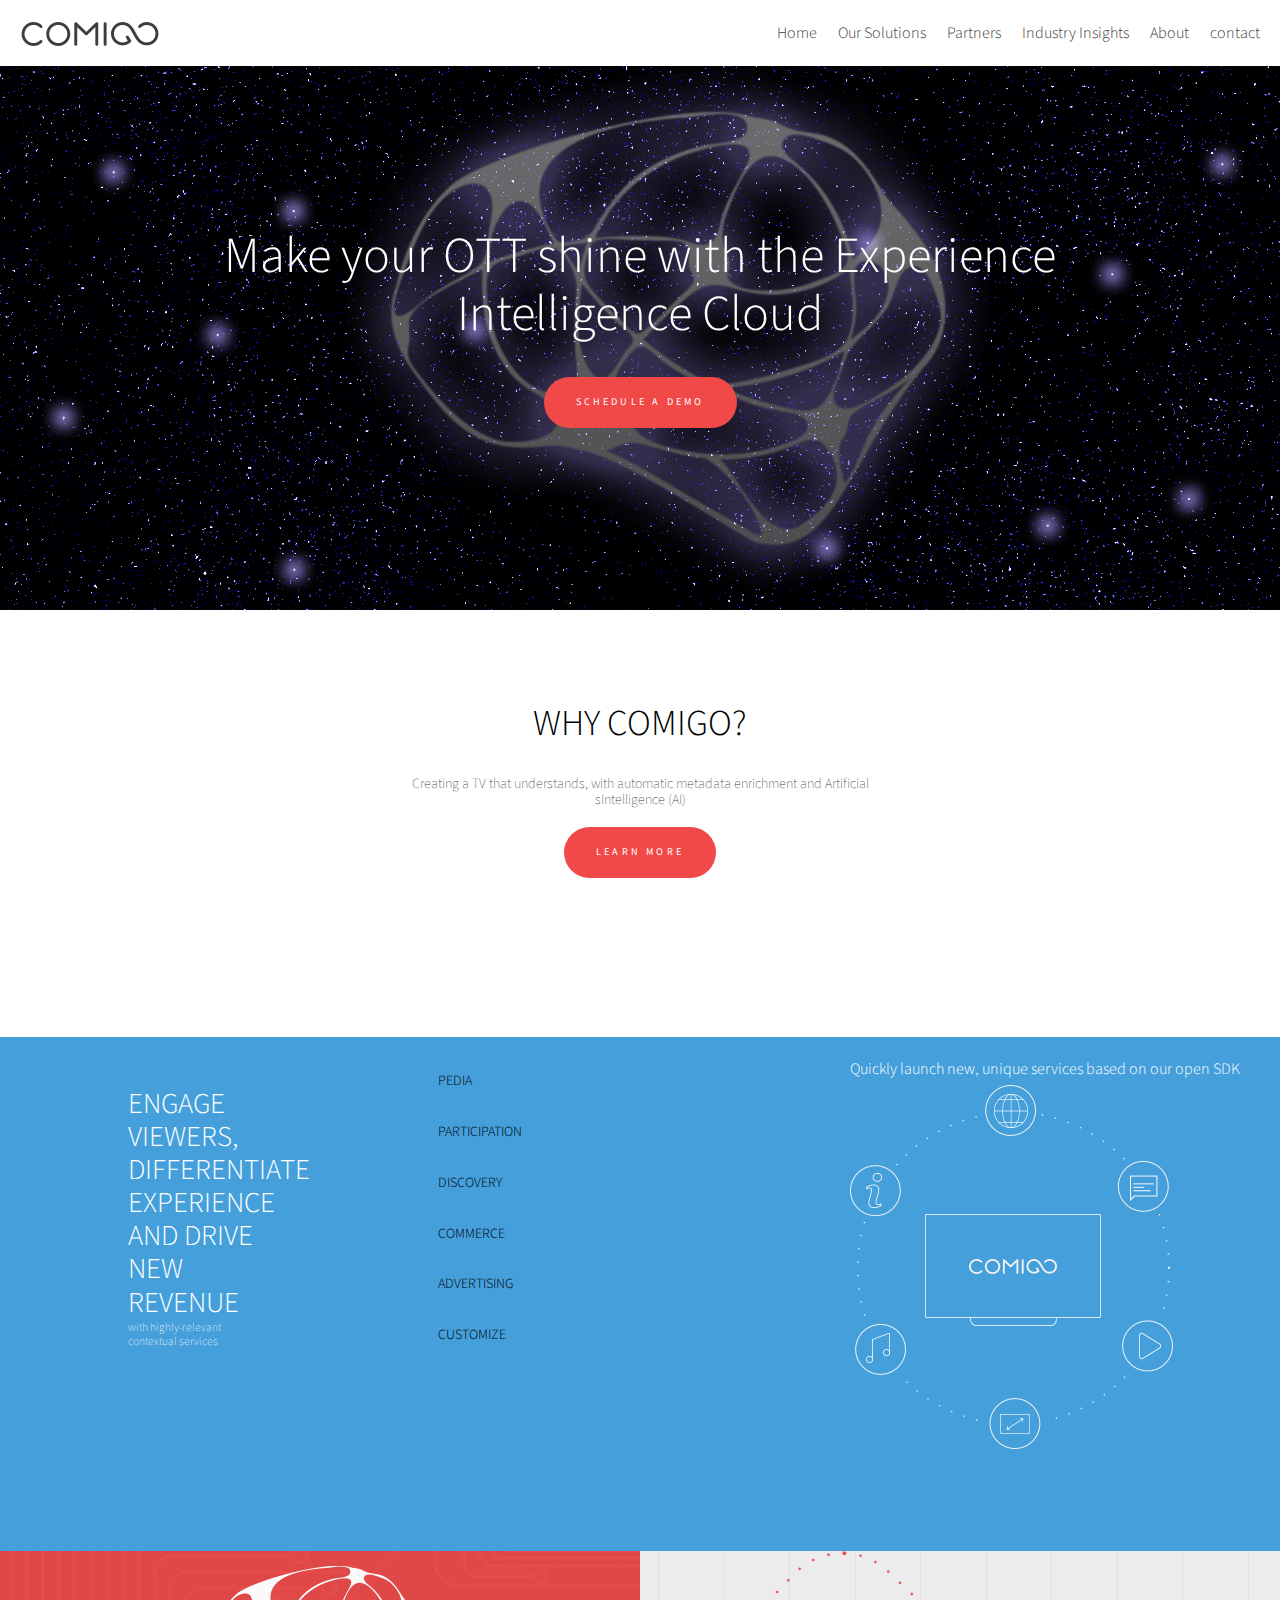
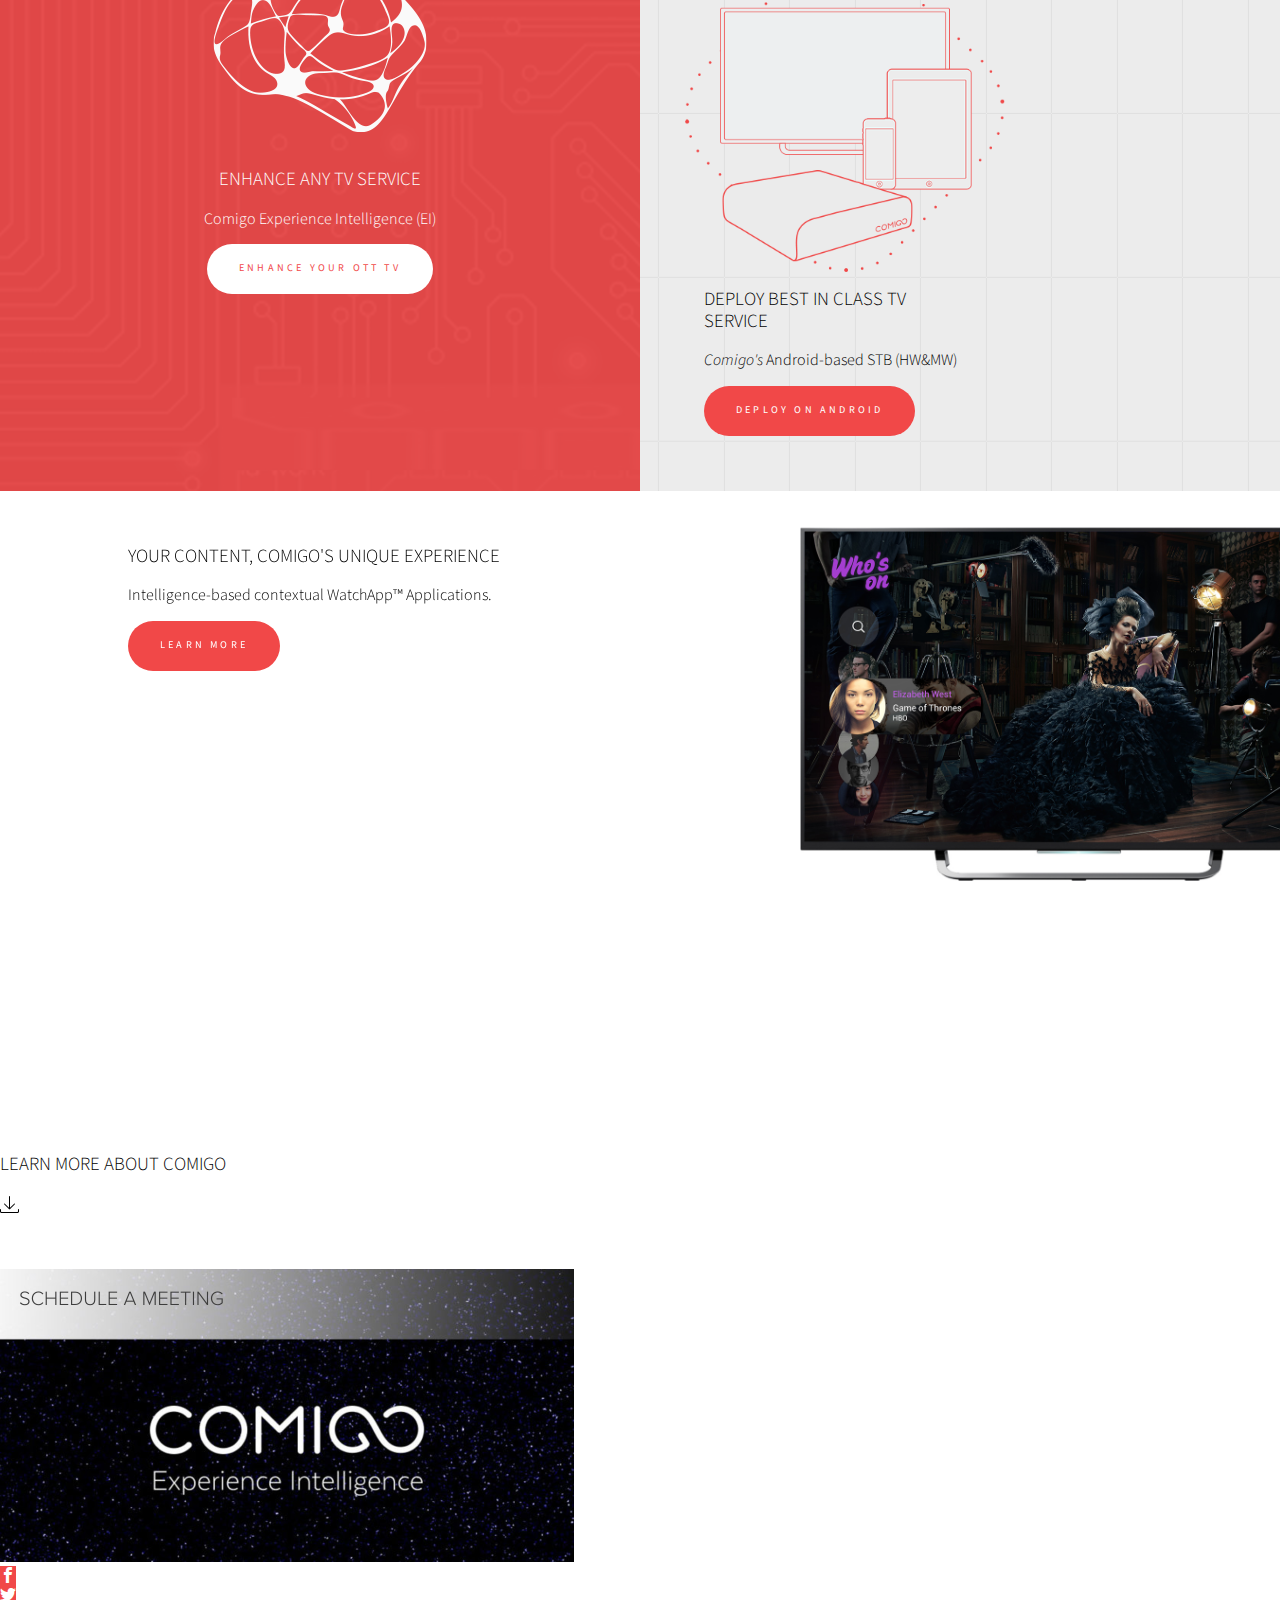
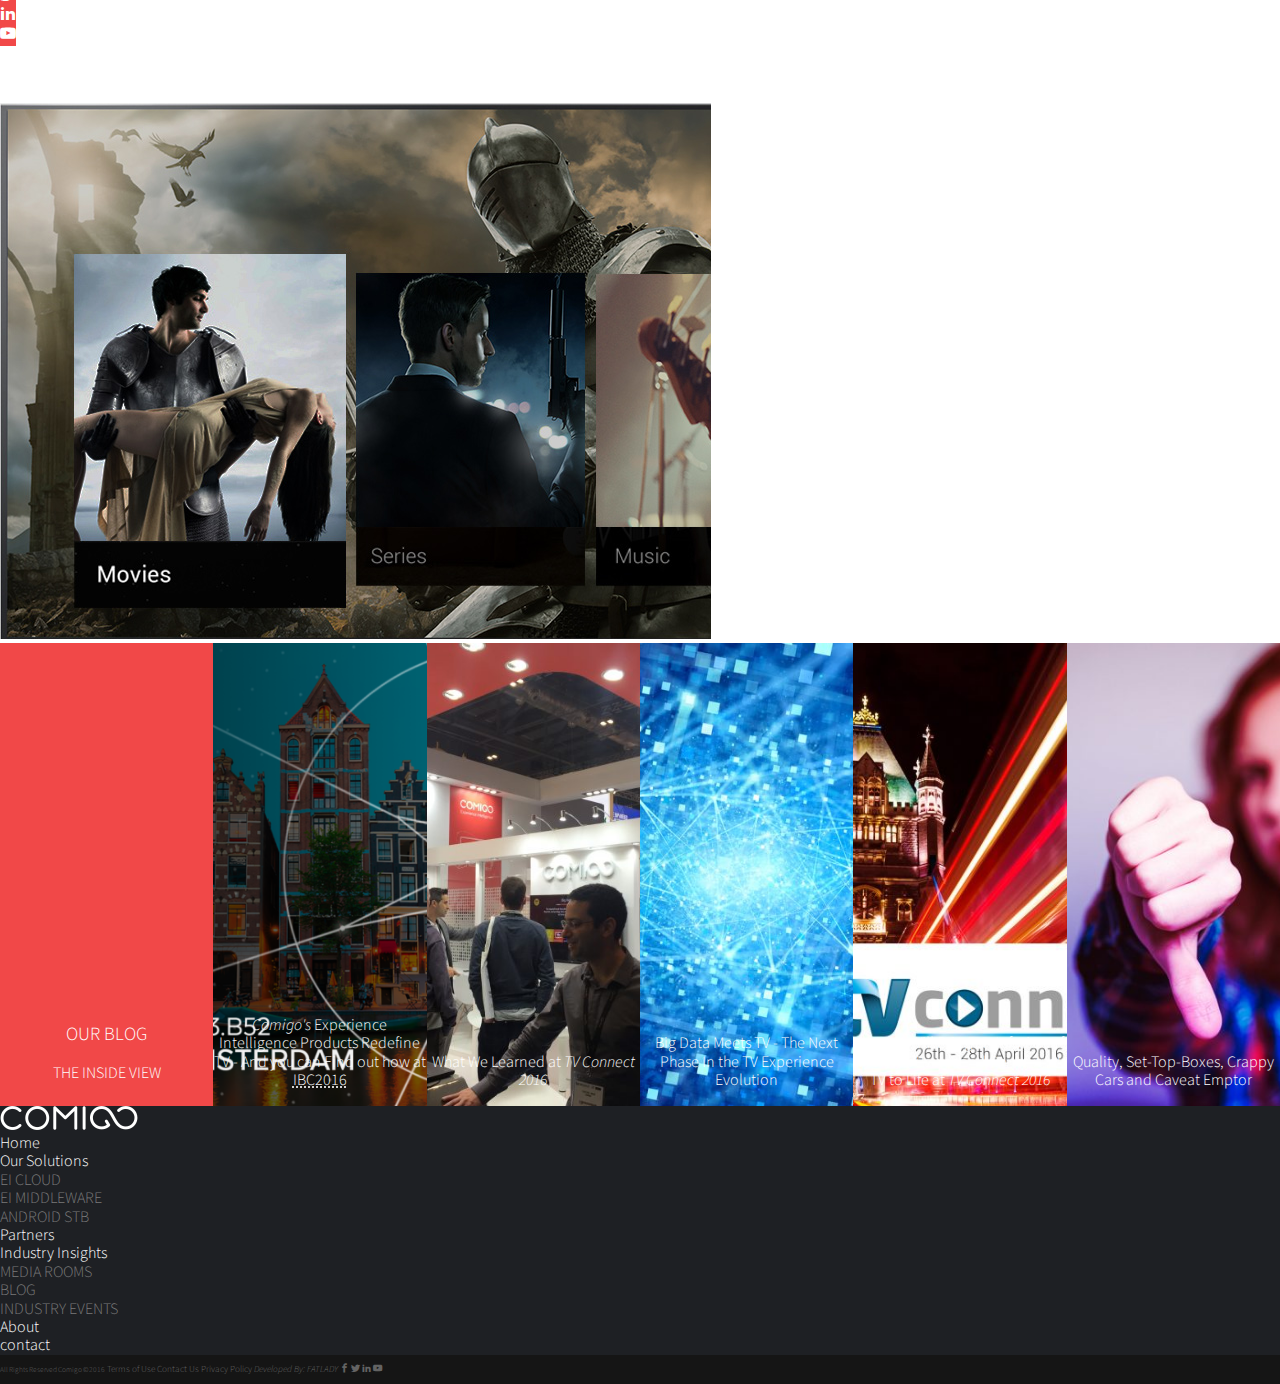
==== commit 4b63e556: "implemented css of the nav, added social-networks icons and started to work on the engagement sectio" ====
--- a/index.html
+++ b/index.html
@@ -4,6 +4,7 @@
     <meta charset="UTF-8">
     <title>Comigo</title>
     <link rel="stylesheet" href="styles/normalize.css">
+    <link rel="stylesheet" href="assets/fonts/icomoon/style.css">
     <link rel="stylesheet" href="styles/main.css">
     <link rel="shortcut icon" href="assets/icons/favicon.ico" type="image/x-icon">
     <link href="https://fonts.googleapis.com/css?family=Source+Sans+Pro:300,300i,400,400i,700,700i" rel="stylesheet">
@@ -20,25 +21,25 @@
             <ul class="mm-second list-reset">
               <li><a href="#">EI CLOUD</a>
                 <ul class="mm-third list-reset">
-                  <li><a href="#">EIˣ</a></li>
-                  <li><a href="#">EI MIND</a></li>
+                  <li><a href="#">EIˣ</a></li
+                  ><li><a href="#">EI MIND</a></li>
                 </ul>
-              </li>
-              <li><a href="#">EI MIDDLEWARE</a>
+              </li
+              ><li><a href="#">EI MIDDLEWARE</a>
                 <ul class="mm-third list-reset">
-                  <li><a href="#">ANDROID</a></li>
-                  <li><a href="#">COMIGO WATCHAPP&#8482; APPLICATION</a></li>
+                  <li><a href="#">ANDROID</a></li
+                  ><li><a href="#">COMIGO WATCHAPP&#8482; APPLICATION</a></li>
                 </ul>
-              </li>
-              <li><a href="#">ANDROID STB</a></li>
+              </li
+              ><li><a href="#">ANDROID STB</a></li>
             </ul>
           </li>
           <li><a href="#">Partners</a></li>
           <li><a href="#">Industry Insights</a>
             <ul class="mm-second list-reset">
-              <li><a href="#">MEDIA ROOMS</a></li>
-              <li><a href="#">BLOG</a></li>
-              <li><a href="#">INDUSTRY EVENTS</a></li>
+              <li><a href="#">MEDIA ROOMS</a></li
+              ><li><a href="#">BLOG</a></li
+              ><li><a href="#">INDUSTRY EVENTS</a></li>
             </ul>
           </li>
           <li><a href="#">About</a></li>
@@ -65,53 +66,55 @@
         </div>
       </article>
       <section class="engagement">
-        <h3>ENGAGE VIEWERS, DIFFERENTIATE EXPERIENCE AND DRIVE NEW REVENUE with highly-relevant contextual</h3>
-        <ul class="list-reset">
+          <h3 class="engagement-text">ENGAGE VIEWERS, DIFFERENTIATE EXPERIENCE AND DRIVE NEW REVENUE
+            <span>with highly-relevant contextual services</span>
+          </h3>
+        <ul class="list-reset engagement-list">
           <li>
             <h4>PEDIA</h4>
             <figure>
+              <figcaption>Drive stickiness by enriching content with contextual data from external sources</figcaption>
               <img src="assets/services/pedia.png" alt="pedia picture" width="344" height="469">
-              <figcaption>Drive stickiness by enriching content with contextual data from external sources</figcaption>
             </figure>
             <video src="assets/videos/video-soccer_2.mp4" autoplay loop></video>
           </li>
           <li>
             <h4>PARTICIPATION</h4>
             <figure>
+              <figcaption>Engage viewers and increase content spread through data-driven social features</figcaption>
               <img src="assets/services/participation.png" alt="participation picture" width="486" height="229">
-              <figcaption>Engage viewers and increase content spread through data-driven social features</figcaption>
             </figure>
             <video src="assets/videos/video-action-thriller_2.mp4" autoplay loop></video>
           </li>
           <li>
             <h4>DISCOVERY</h4>
             <figure>
+              <figcaption>Offer personalised content with contextualised search, menu and recommendations</figcaption>
               <img src="assets/services/discovery.png" alt="discovery picture" width="490" height="387">
-              <figcaption>Offer personalised content with contextualised search, menu and recommendations</figcaption>
             </figure>
             <video src="assets/videos/video-army-helicopters.mp4" autoplay loop></video>
           </li>
           <li>
             <h4>COMMERCE</h4>
             <figure>
+              <figcaption>Create new revenue engines through contextual shopping services</figcaption>
               <img src="assets/services/commerce.png" alt="commerce picture" width="360" height="421">
-              <figcaption>Create new revenue engines through contextual shopping services</figcaption>
             </figure>
             <video src="assets/videos/video-city-3d-war_2.mp4" autoplay loop></video>
           </li>
           <li>
             <h4>ADVERTISING</h4>
             <figure>
+              <figcaption>Offer ultra-targeted measurable advertising with advanced campaign analytics</figcaption>
               <img src="assets/services/cars.png" alt="advertising picture" width="445" height="389">
-              <figcaption>Offer ultra-targeted measurable advertising with advanced campaign analytics</figcaption>
             </figure>
             <video src="assets/videos/video-car-drive_2.mp4" autoplay loop></video>
           </li>
           <li>
             <h4>CUSTOMIZE</h4>
             <figure>
+              <figcaption>Quickly launch new, unique services based on our open SDK</figcaption>
               <img src="assets/services/customize.png" alt="customize picture" width="323" height="364">
-              <figcaption>Quickly launch new, unique services based on our open SDK</figcaption>
             </figure>
             <video src="assets/videos/video-kids-on-sofa_2.mp4" autoplay loop></video>
           </li>
@@ -124,8 +127,7 @@
           <a href="#" class="round-btn inverse">ENHANCE YOUR OTT TV</a>
         </div>
       </section
-      >
-      <section class="android rounded-link">
+      ><section class="android rounded-link">
         <div class="android-text">
           <h3>DEPLOY BEST IN CLASS TV SERVICE</h3>
           <p><em>Comigo's</em> Android-based STB (HW&MW)</p>
@@ -134,9 +136,11 @@
       </section>
       <section class="experience">
         <img src="assets/other/screen_whos_on.jpg" alt="who/'s on" width="500" height="354">
-        <h3>YOUR CONTENT, COMIGO'S UNIQUE EXPERIENCE</h3>
-        <p>Intelligence-based contextual WatchApp&#8482; Applications.</p>
-        <a href="#" class="round-btn">LEARN MORE</a>
+        <div class="experience-text">
+          <h3>YOUR CONTENT, COMIGO'S UNIQUE EXPERIENCE</h3>
+          <p>Intelligence-based contextual WatchApp&#8482; Applications.</p>
+          <a href="#" class="round-btn">LEARN MORE</a>
+        </div>
       </section>
       <footer class="schedules">
         <h3>LEARN MORE ABOUT COMIGO</h3>
@@ -148,10 +152,10 @@
           <img src="assets/other/comigo-schedule-meeting.png" alt="schedule a meeting picture" width="574" height="293">
         </a>
         <ul class="social-networks list-reset">
-          <li><a href="#">FACEBOOK</a></li>
-          <li><a href="#">TWITTER</a></li>
-          <li><a href="#">LINKED IN</a></li>
-          <li><a href="#">YOUTUBE</a></li>
+          <li><a href="#"><span class="icon-facebook"></span></a></li>
+          <li><a href="#"><span class="icon-twitter"></span></a></li>
+          <li><a href="#"><span class="icon-linkedin2"></span></a></li>
+          <li><a href="#"><span class="icon-youtube"></span></a></li>
         </ul>
         <a href="#">
           <h3>SCHEDULE A DEMO</h3>
@@ -232,10 +236,10 @@
         <a href="#">Privacy Policy</a>
         <address class="author"><p>Developed By: <a href="#">FATLADY</a></p></address>
         <ul class="social-networks list-reset">
-          <li><a href="#">FACEBOOK</a></li>
-          <li><a href="#">TWITTER</a></li>
-          <li><a href="#">LINKED IN</a></li>
-          <li><a href="#">YOUTUBE</a></li>
+          <li><a href="#"><span class="icon-facebook"></span></a></li>
+          <li><a href="#"><span class="icon-twitter"></span></a></li>
+          <li><a href="#"><span class="icon-linkedin2"></span></a></li>
+          <li><a href="#"><span class="icon-youtube"></span></a></li>
         </ul>
       </div>
     </footer>
--- a/assets/fonts/icomoon/style.css
+++ b/assets/fonts/icomoon/style.css
@@ -0,0 +1,44 @@
+@font-face {
+  font-family: 'icomoon';
+  src:
+    url('fonts/icomoon.ttf?szjklv') format('truetype'),
+    url('fonts/icomoon.woff?szjklv') format('woff'),
+    url('fonts/icomoon.svg?szjklv#icomoon') format('svg');
+  font-weight: normal;
+  font-style: normal;
+}
+
+[class^="icon-"], [class*=" icon-"] {
+  /* use !important to prevent issues with browser extensions that change fonts */
+  font-family: 'icomoon' !important;
+  speak: none;
+  font-style: normal;
+  font-weight: normal;
+  font-variant: normal;
+  text-transform: none;
+  line-height: 1;
+
+  /* Better Font Rendering =========== */
+  -webkit-font-smoothing: antialiased;
+  -moz-osx-font-smoothing: grayscale;
+}
+
+.icon-menu:before {
+  content: "\e9bd";
+}
+.icon-facebook:before {
+  content: "\ea90";
+}
+.icon-twitter:before {
+  content: "\ea96";
+}
+.icon-youtube:before {
+  content: "\ea9d";
+}
+.icon-linkedin2:before {
+  content: "\eaca";
+}
+.icon-cross:before {
+  content: "\ea0f";
+}
+
--- a/styles/main.css
+++ b/styles/main.css
@@ -16,11 +16,32 @@
 body {
   font-family: "Source Sans Pro", sans-serif;
   font-weight: 300;
+  padding-top: 66px;
 }
 
 body > header {
   width: 100%;
-  height: 60px;
+  height: 66px;
+  line-height: 66px;
+  position: fixed;
+  top: 0;
+  left: 0;
+  background-color: white;
+  text-align: right;
+  padding-right: 20px;
+}
+
+header > a {
+  height: 100%;
+  display: inline-block;
+  line-height: 66px;
+  position: absolute;
+  left:0;
+  padding-left:20px;
+}
+
+header > a > img {
+  vertical-align: middle;
 }
 
 a {
@@ -54,7 +75,7 @@
 }
 
 .main-menu {
-  padding-right: 0;
+  display: inline-block;
 }
 
 .main-menu a{
@@ -75,24 +96,60 @@
 
 .mm-first > li {
   display: inline-block;
-}
+  margin-left: 18px;
+}
+
+.mm-second {
+  position: absolute;
+  display: none;
+  width:100%;
+  top:100%;
+  left:0;
+  font-size: 1.4rem;
+}
+
+.mm-second > li {
+  display: inline-block;
+  width: 33.33%;
+}
+
+.mm-first > li:hover > ul{
+  display: block;
+}
+
 .mm-second > li > a {
-  width: 33.333%;
+  width: 100%;
   height: 100px;
-  border: 1px dotted black;
+  line-height: 100px;
+  display: block;
+  background-color: rgb(250,250,250);
+  text-align: center;
+}
+
+.mm-third {
+  position: absolute;
   display: none;
-  text-align: center;
-}
-
-/*li:hover > ul > li > a {*/
-  /*display: inline-block*/
-/*}*/
+  width:100%;
+  top:100%;
+  left:0;
+  font-size: 1.4rem;
+}
+
+.mm-third > li {
+  display: inline-block;
+  width: 50%;
+}
+
+.mm-second > li:hover > ul {
+  display: block;
+}
 
 .mm-third > li > a {
-  width: 50%;
+  width: 100%;
   height: 100px;
-  border: 1px dotted black;
-  display: none;
+  line-height: 100px;
+  display: block;
+  background-color: rgb(250,250,250);
   text-align: center;
 }
 
@@ -108,9 +165,10 @@
 }
 
 .schedule-a-demo-text {
-  margin: 0 auto;
-  width: 50%;
-  padding-top: 10%;
+  margin: auto;
+  width: 70%;
+  height: 50%;
+  padding: 10% 0;
 }
 
 h1, h2, h3, h4{
@@ -148,13 +206,74 @@
 
 .engagement {
   width: 100%;
-  height: 400px;
+  height: 40.16vw;
+  overflow: hidden;
+  background-color: #449fdb;
+  position: relative;
+}
+
+.engagement-text {
+  width: 20%;
+  height: 100%;
+  padding-left: 10%;
+  padding-top: 4%;
+  font-size: 1.8em;
+  display: inline-block;
+  color:white;
+  margin: 0 14% 0 0;
+}
+
+.engagement-text span {
+  display: inline-block;
+  font-size: 0.4em;
+  font-weight: 100;
+}
+
+.engagement-list {
+  width: 65%;
+  height: 100%;
+  display: inline-block;
+  line-height: 2em;
+  vertical-align: top;
+  padding-top: 10px;
+}
+
+.engagement-list figure {
+  position: absolute;
+  right: 0;
+  top: 0;
+  display: none;
+  color:white;
+}
+
+.engagement-list li:last-child figure{
+  display: block;
+}
+
+.engagement-list li:hover ~ li figure {
+  display: none;
+}
+
+.engagement-list > li:hover > h4 {
+  color: rgb(241, 72, 72);
+  cursor: pointer;
+}
+.engagement-list li:hover figure {
+  display: block;
+}
+
+.engagement-list video {
+  position: absolute;
+  top: 0;
+  left: 0;
+  width: 100%;
+  opacity: .15;
   display: none;
 }
 
 .tv-service {
   width: 50vw;
-  height: 50vw;
+  height: 42.21vw;
   text-align: center;
   background-image: url(../assets/other/ic-ei-cloud-brain-hp.png), url(../assets/other/home-tv-service-bg1.png);
   background-repeat: no-repeat, no-repeat;
@@ -162,6 +281,7 @@
   color: white;
   display: inline-block;
   vertical-align: top;
+  overflow: hidden;
 }
 
 .tv-service-text {
@@ -172,7 +292,8 @@
 
 .android {
   width: 50vw;
-  height: 50vw;
+  height: 42.21vw;
+  overflow: hidden;
   background-image: url(../assets/other/ic-stb-screens.png), url(../assets/other/home-tv-service-bg2.png);
   background-repeat: no-repeat, no-repeat;
   background-size: 50%, auto;
@@ -191,8 +312,26 @@
 }
 .experience {
   width: 100%;
-  height: 600px;
-}
+  height: 50vw;
+  position: relative;
+}
+
+.experience img {
+  position: absolute;
+  right: -20px;
+  top: 5%;
+  overflow: hidden;
+}
+
+.experience-text
+{
+  width: 30%;
+  display: inline-block;
+  position: absolute;
+  left: 10%;
+  top: 5%;
+}
+
 .blog {
   width: 100%;
   height: 36.1111111111vw;
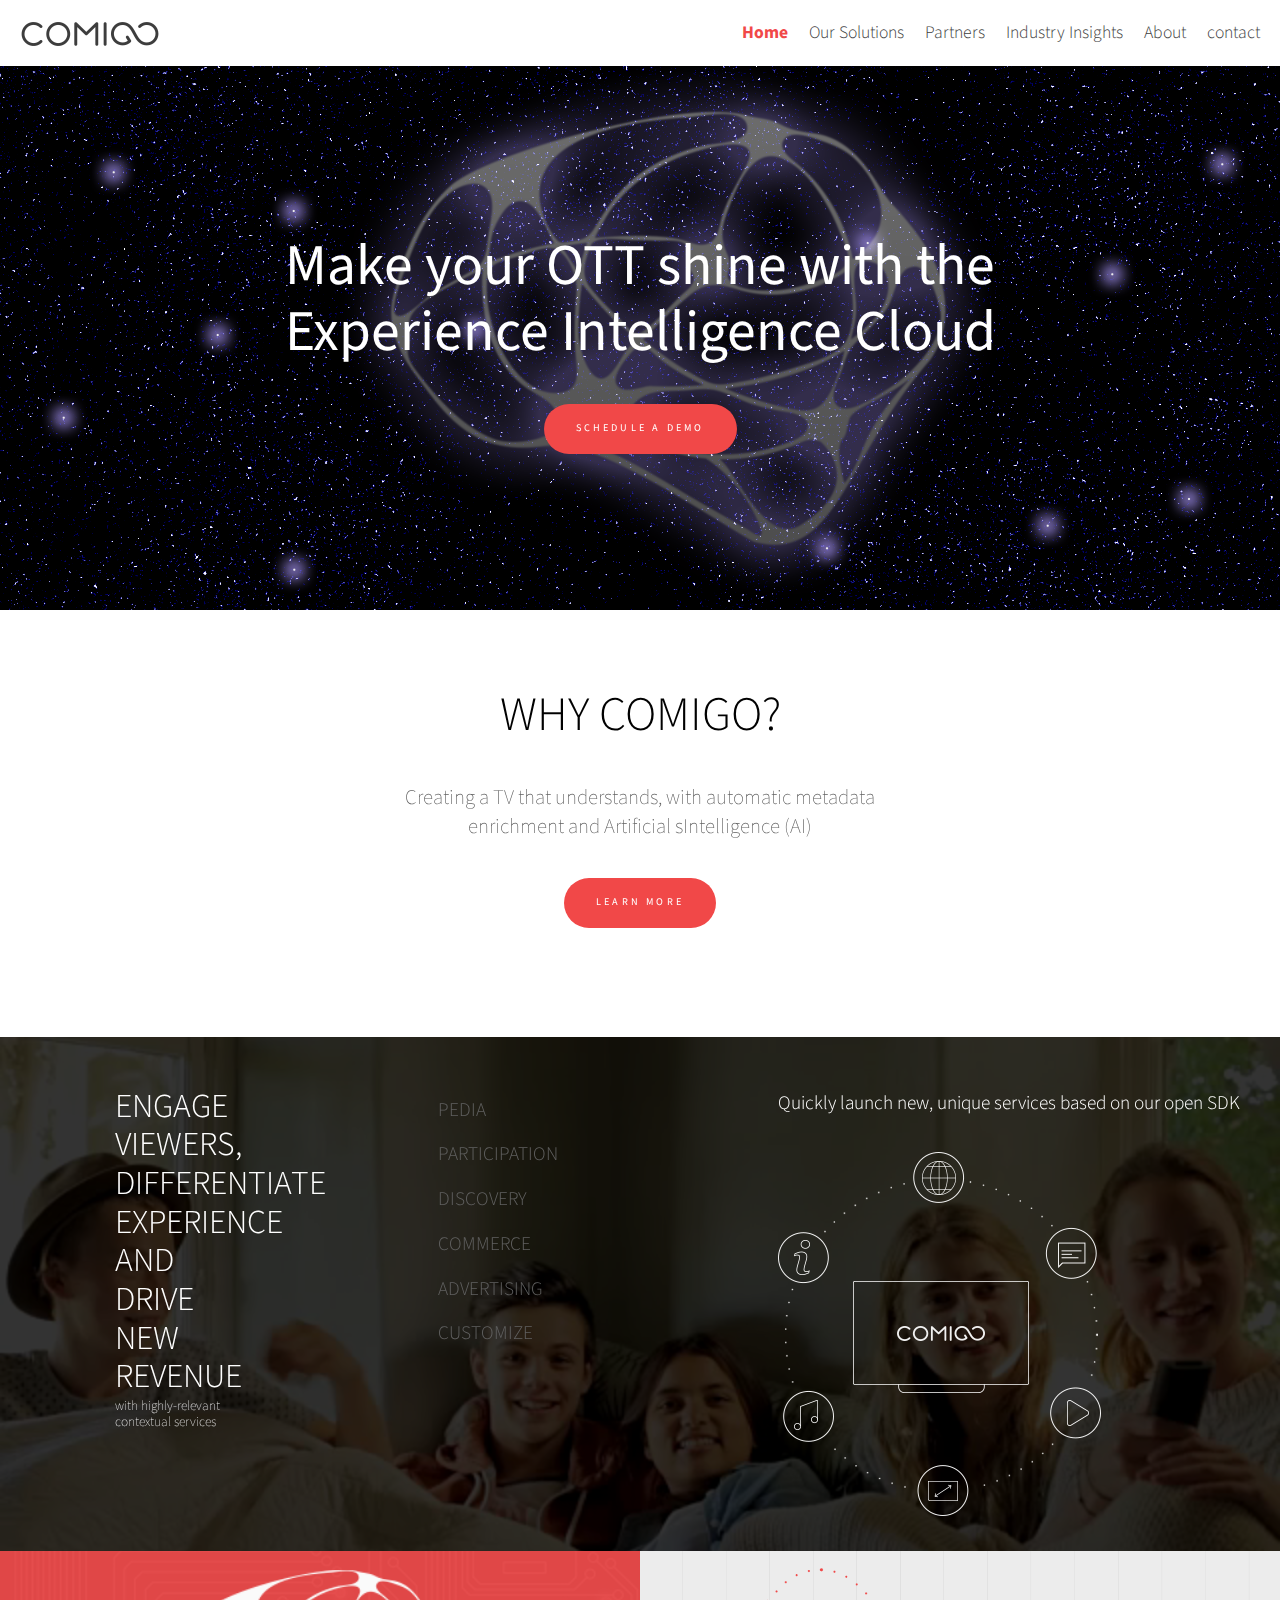
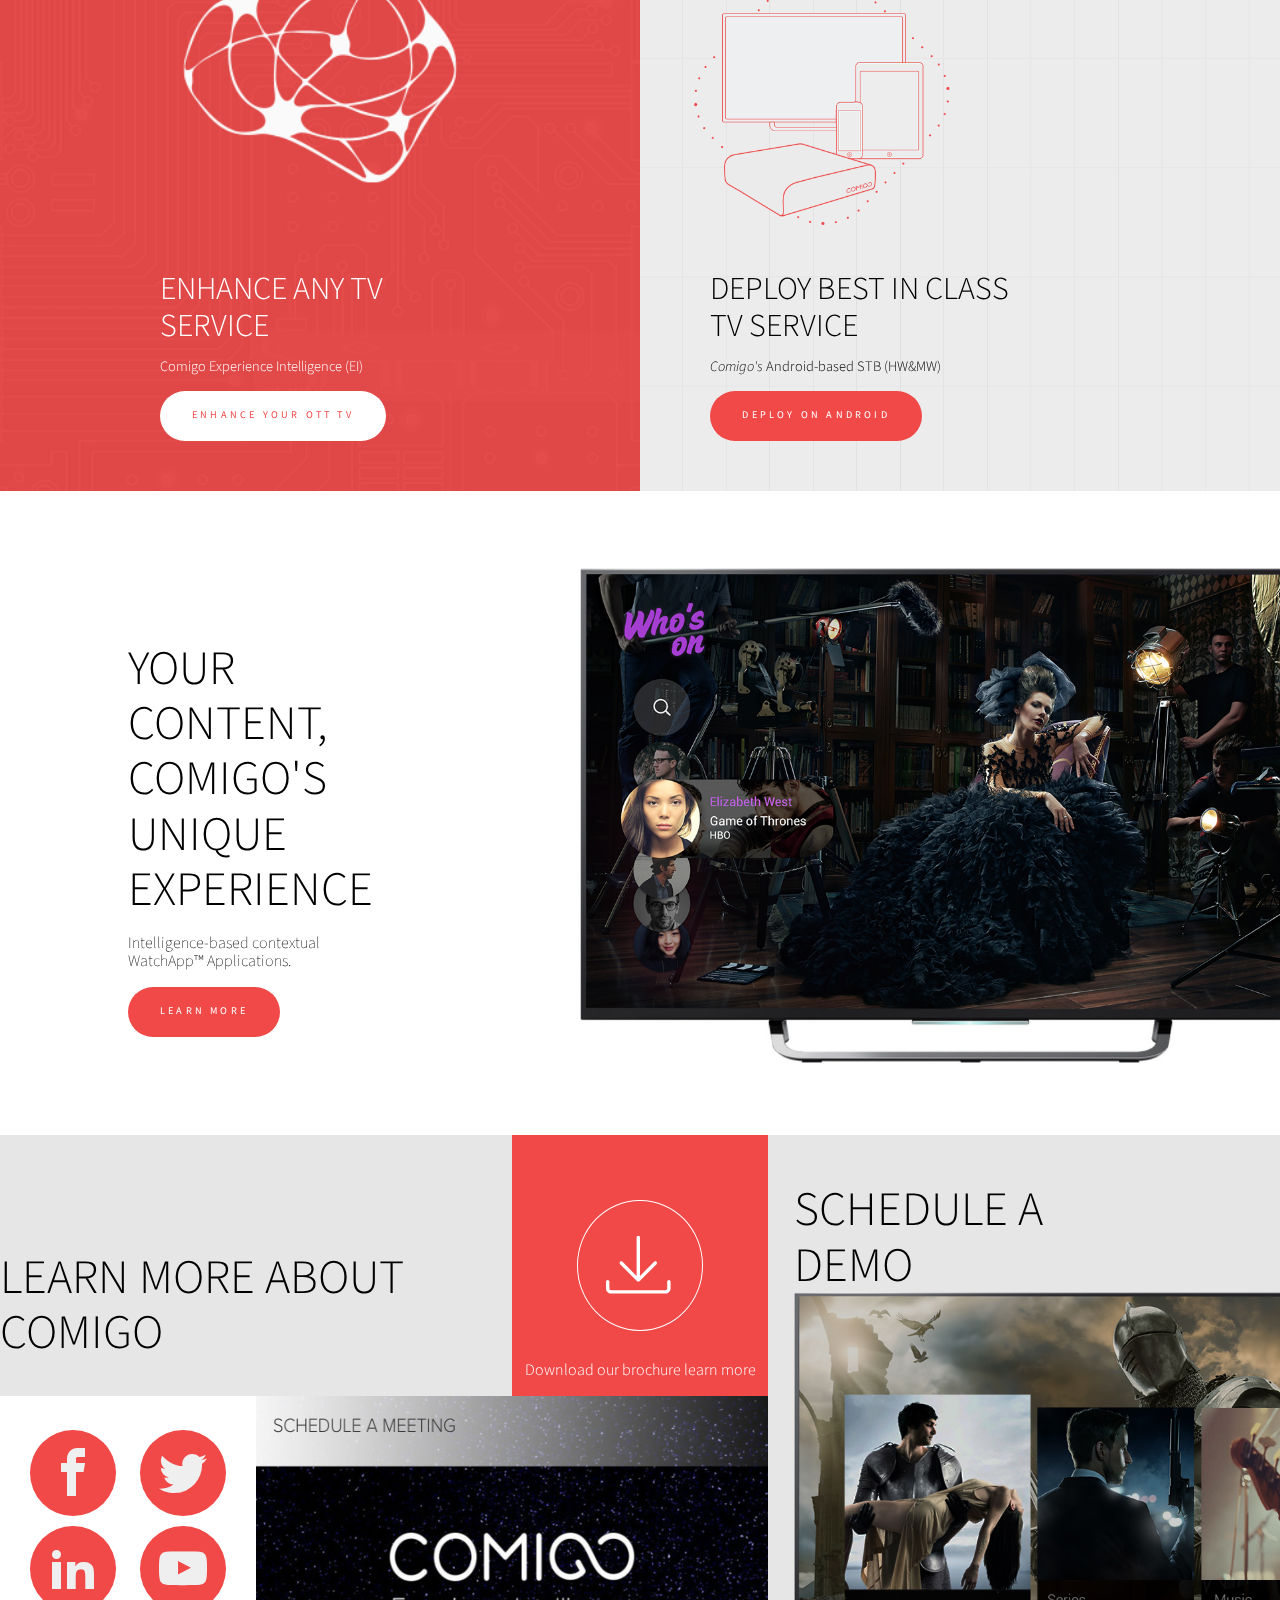
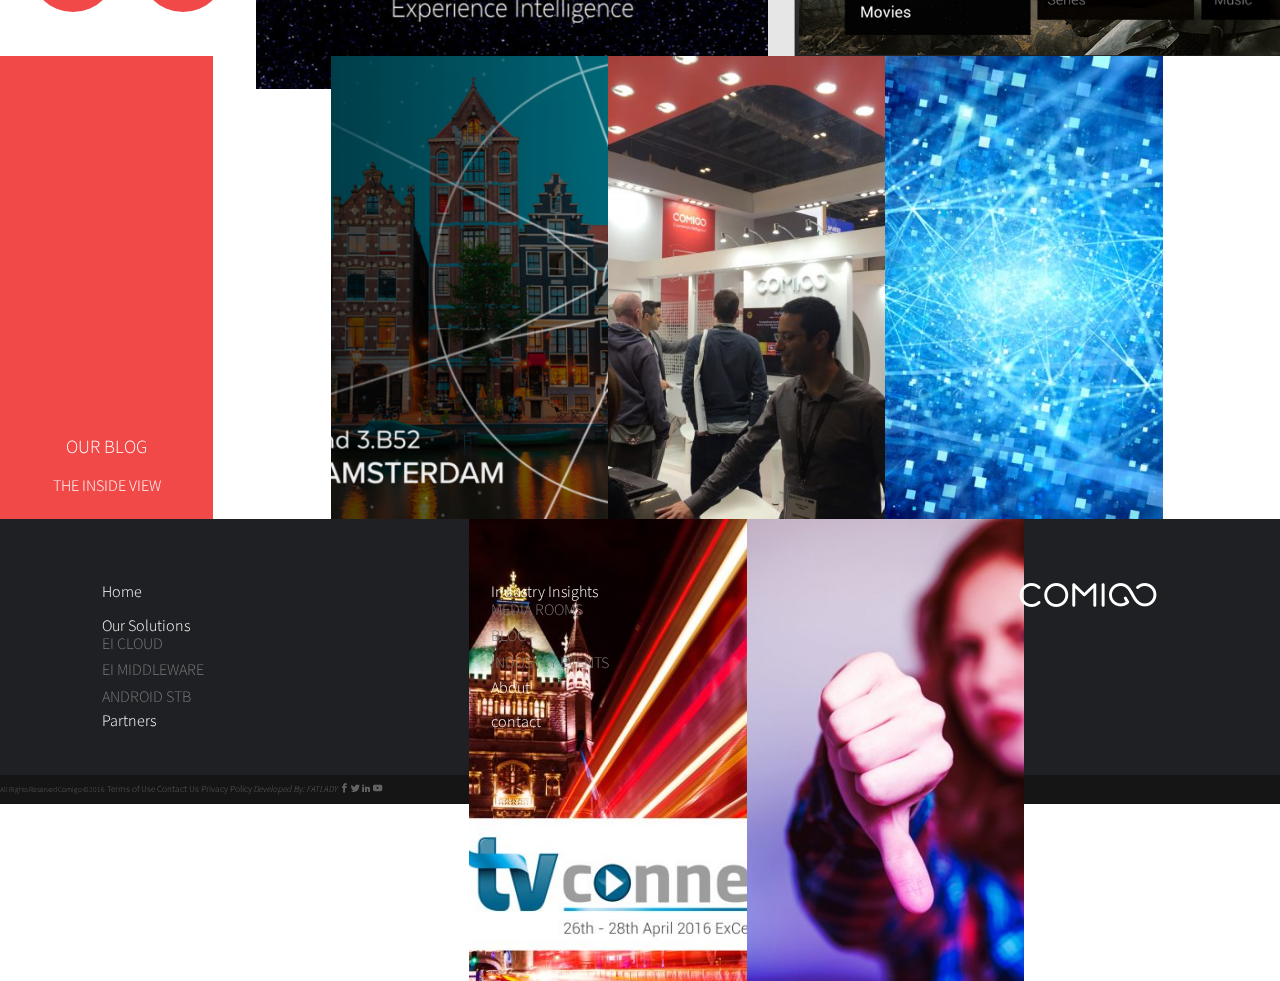
==== commit 7998a6b6: "1. Starting css design for cellphone layout. 2. finished comigo css besides the lower foot." ====
--- a/index.html
+++ b/index.html
@@ -14,19 +14,22 @@
       <a href="#">
         <img src="assets/logo/comigo-logo-black.png" alt="comigo black logo" width="140" height="26">
       </a>
+      <input id="icon-menu-checkbox-id" type="checkbox" class="icon-menu-checkbox">
+      <label class="icon-cross" for="icon-menu-checkbox-id"></label>
+      <label class="icon-menu" for="icon-menu-checkbox-id"></label>
       <nav class="main-menu">
-        <ul class="mm-first list-reset">
-          <li><a href="#">Home</a></li>
+        <ul class="mm-first">
+          <li><a href="#" class="active">Home</a></li>
           <li><a href="#">Our Solutions</a>
-            <ul class="mm-second list-reset">
+            <ul class="mm-second">
               <li><a href="#">EI CLOUD</a>
-                <ul class="mm-third list-reset">
+                <ul class="mm-third">
                   <li><a href="#">EIˣ</a></li
                   ><li><a href="#">EI MIND</a></li>
                 </ul>
               </li
               ><li><a href="#">EI MIDDLEWARE</a>
-                <ul class="mm-third list-reset">
+                <ul class="mm-third">
                   <li><a href="#">ANDROID</a></li
                   ><li><a href="#">COMIGO WATCHAPP&#8482; APPLICATION</a></li>
                 </ul>
@@ -36,7 +39,7 @@
           </li>
           <li><a href="#">Partners</a></li>
           <li><a href="#">Industry Insights</a>
-            <ul class="mm-second list-reset">
+            <ul class="mm-second">
               <li><a href="#">MEDIA ROOMS</a></li
               ><li><a href="#">BLOG</a></li
               ><li><a href="#">INDUSTRY EVENTS</a></li>
@@ -135,31 +138,35 @@
         </div>
       </section>
       <section class="experience">
-        <img src="assets/other/screen_whos_on.jpg" alt="who/'s on" width="500" height="354">
         <div class="experience-text">
           <h3>YOUR CONTENT, COMIGO'S UNIQUE EXPERIENCE</h3>
           <p>Intelligence-based contextual WatchApp&#8482; Applications.</p>
           <a href="#" class="round-btn">LEARN MORE</a>
         </div>
+        <img src="assets/other/screen_whos_on.jpg" alt="who/'s on" width="700" height="495">
       </section>
       <footer class="schedules">
-        <h3>LEARN MORE ABOUT COMIGO</h3>
-        <a href="#">
-          <img src="assets/other/lnr-download.svg" alt="download">
-          <p>Download our brochure learn more</p>
-        </a>
-        <a href="#">
-          <img src="assets/other/comigo-schedule-meeting.png" alt="schedule a meeting picture" width="574" height="293">
-        </a>
-        <ul class="social-networks list-reset">
-          <li><a href="#"><span class="icon-facebook"></span></a></li>
-          <li><a href="#"><span class="icon-twitter"></span></a></li>
-          <li><a href="#"><span class="icon-linkedin2"></span></a></li>
-          <li><a href="#"><span class="icon-youtube"></span></a></li>
-        </ul>
-        <a href="#">
+        <div class="learn-more-comigo">
+          <h3>LEARN MORE ABOUT COMIGO</h3>
+          <a href="#" class="download-information">
+            <div class="img-wrapper">
+              <img src="assets/other/lnr-download.svg" alt="download">
+            </div>
+            <p>Download our brochure learn more</p>
+          </a>
+          <ul class="list-reset social-networks">
+            <li><a href="#" class="social-icon"><span class="icon-facebook"></span></a></li>
+            <li><a href="#" class="social-icon"><span class="icon-twitter"></span></a></li>
+            <li><a href="#" class="social-icon"><span class="icon-linkedin2"></span></a></li>
+            <li><a href="#" class="social-icon"><span class="icon-youtube"></span></a></li>
+          </ul>
+          <a href="#" class="schedule-meeting-link">
+            <img src="assets/other/comigo-schedule-meeting.png" alt="schedule a meeting picture" width="574" height="293">
+          </a>
+        </div>
+        <a href="#" class="schedule-a-demo-pic">
           <h3>SCHEDULE A DEMO</h3>
-          <img src="assets/other/screen_demo.jpg" alt="schedule a demo">
+          <img src="assets/other/screen_demo.jpg" alt="schedule a demo" width="500" height="375">
         </a>
       </footer>
     </main>
@@ -204,31 +211,33 @@
       </ul>
     </aside>
     <footer class="sub-menus">
-      <a href="#">
-        <img src="assets/logo/comigo-logo-white.png" alt="Comigo Logo White" width="138" height="24">
-      </a>
-      <nav class="main-menu-minimize">
-        <ul class="mmm-first list-reset">
-          <li><a href="#">Home</a></li>
-          <li><a href="#">Our Solutions</a>
-            <ul class="mmm-second list-reset">
-              <li><a href="#">EI CLOUD</a></li>
-              <li><a href="#">EI MIDDLEWARE</a></li>
-              <li><a href="#">ANDROID STB</a></li>
-            </ul>
-          </li>
-          <li><a href="#">Partners</a></li>
-          <li><a href="#">Industry Insights</a>
-            <ul class="mmm-second list-reset">
-              <li><a href="#">MEDIA ROOMS</a></li>
-              <li><a href="#">BLOG</a></li>
-              <li><a href="#">INDUSTRY EVENTS</a></li>
-            </ul>
-          </li>
-          <li><a href="#">About</a></li>
-          <li><a href="#">contact</a></li>
-        </ul>
-      </nav>
+      <div class="upper-footer">
+        <nav class="main-menu-minimize">
+          <ul class="mmm-first list-reset">
+            <li><a href="#">Home</a></li>
+            <li><a href="#">Our Solutions</a>
+              <ul class="mmm-second list-reset">
+                <li><a href="#">EI CLOUD</a></li>
+                <li><a href="#">EI MIDDLEWARE</a></li>
+                <li><a href="#">ANDROID STB</a></li>
+              </ul>
+            </li>
+            <li><a href="#">Partners</a></li>
+            <li><a href="#">Industry Insights</a>
+              <ul class="mmm-second list-reset">
+                <li><a href="#">MEDIA ROOMS</a></li>
+                <li><a href="#">BLOG</a></li>
+                <li><a href="#">INDUSTRY EVENTS</a></li>
+              </ul>
+            </li>
+            <li><a href="#">About</a></li>
+            <li><a href="#">contact</a></li>
+          </ul>
+        </nav>
+        <a href="#">
+          <img src="assets/logo/comigo-logo-white.png" alt="Comigo Logo White" width="138" height="24">
+        </a>
+      </div>
       <div class="lower-footer">
         <small>All Rights Reserved Comigo &#169; 2016</small>
         <a href="#">Terms of Use</a>
--- a/styles/main.css
+++ b/styles/main.css
@@ -1,10 +1,6 @@
-@media all and (max-width: 700px), (max-device-width: 700px) {
-  .main-menu {
-    display: none;
-  }
-}
-
 html {
+  -webkit-box-sizing: border-box;
+  -moz-box-sizing: border-box;
   box-sizing: border-box;
   font-size: 100%;
 }
@@ -24,6 +20,7 @@
   height: 66px;
   line-height: 66px;
   position: fixed;
+  z-index: 2;
   top: 0;
   left: 0;
   background-color: white;
@@ -58,6 +55,29 @@
   list-style: none;
   margin: 0;
   padding: 0;
+}
+
+.social-networks li{
+  display: inline-block;
+}
+
+.social-icon {
+  color: #efefef;
+  background-color: #f14848;
+  border-color: #f14848;
+  display: inline-block;
+  line-height: 2em;
+  width: 1.8em;
+  height: 1.8em;
+  font-size: 3em;
+  text-align: center;
+  border-radius: 50%;
+  margin: 0 .25em;
+}
+
+.main-menu .active {
+  color: rgb(241,72,72);
+  font-weight: bold;
 }
 
 .round-btn {
@@ -75,82 +95,164 @@
 }
 
 .main-menu {
-  display: inline-block;
-}
-
-.main-menu a{
-  color: rgb(61, 61, 61);
-}
-
-.main-menu a:hover,
-.main-menu a:focus {
-  color: rgb(241, 72, 72);
-}
-
-.main-menu ul ul a:hover,
-.main-menu ul ul a:focus
-{
-  background-color: rgb(241, 72, 72);
-  color: rgb(255, 255, 255);
-}
-
-.mm-first > li {
-  display: inline-block;
-  margin-left: 18px;
-}
-
-.mm-second {
-  position: absolute;
   display: none;
-  width:100%;
+}
+
+.icon-cross {
+  display: none;
+}
+
+.icon-menu {
+  display: block;
+  position: absolute;
+  top: 1%;
+  right: 1%;
+  font-size: 4em;
+}
+
+.icon-menu:hover,
+.icon-cross:hover {
+  color: red;
+}
+
+.icon-menu-checkbox {
+  display: none;
+}
+
+.icon-menu-checkbox:checked ~ .main-menu {
+  position: absolute;
   top:100%;
   left:0;
-  font-size: 1.4rem;
-}
-
-.mm-second > li {
-  display: inline-block;
-  width: 33.33%;
-}
-
-.mm-first > li:hover > ul{
-  display: block;
-}
-
-.mm-second > li > a {
-  width: 100%;
-  height: 100px;
-  line-height: 100px;
-  display: block;
-  background-color: rgb(250,250,250);
-  text-align: center;
-}
-
-.mm-third {
-  position: absolute;
-  display: none;
-  width:100%;
-  top:100%;
-  left:0;
-  font-size: 1.4rem;
-}
-
-.mm-third > li {
-  display: inline-block;
-  width: 50%;
-}
-
-.mm-second > li:hover > ul {
-  display: block;
-}
-
-.mm-third > li > a {
-  width: 100%;
-  height: 100px;
-  line-height: 100px;
-  display: block;
-  background-color: rgb(250,250,250);
-  text-align: center;
+  width: 100%;
+  background-color: white;
+  color: black;
+  display: block;
+}
+
+.main-menu a {
+  color:black;
+}
+
+.icon-menu-checkbox:checked ~ .main-menu li {
+  list-style: none;
+}
+
+.icon-menu-checkbox:checked ~ .main-menu > ul ul li:before {
+  content: "- ";
+}
+
+.icon-menu-checkbox:checked ~ .main-menu .mm-first {
+  display: flex;
+  flex-direction: column;
+  align-items: flex-start;
+  text-align: left;
+  line-height: 40px;
+  font-size: 1.2em;
+}
+
+
+.icon-menu-checkbox:checked ~ .icon-menu{
+   display: none;
+}
+
+.icon-menu-checkbox:checked ~ .icon-cross{
+  display: block;
+  position: absolute;
+  top: 1%;
+  right: 1%;
+  font-size: 4em;
+}
+
+
+@media all and (min-width: 701px) {
+
+  .main-menu {
+    display: block;
+  }
+
+  .main-menu ul {
+    list-style: none;
+    padding: 0;
+    margin: 0;
+  }
+
+  .icon-menu {
+    display: none;
+  }
+  .main-menu a {
+    color: rgb(61, 61, 61);
+    font-size: 1.1rem;
+  }
+
+  .main-menu a:hover,
+  .main-menu a:focus {
+    color: rgb(241, 72, 72);
+  }
+
+  .main-menu ul ul a:hover,
+  .main-menu ul ul a:focus {
+    background-color: rgb(241, 72, 72);
+    color: rgb(255, 255, 255);
+  }
+
+  .mm-first > li {
+    display: inline-block;
+    margin-left: 18px;
+  }
+
+  .mm-second {
+    position: absolute;
+    display: none;
+    width: 100%;
+    top: 100%;
+    left: 0;
+    font-size: 1.4rem;
+  }
+
+  .mm-second > li {
+    display: inline-block;
+    width: 33.33%;
+  }
+
+  .mm-first > li:hover > ul {
+    display: block;
+  }
+
+  .mm-second > li > a {
+    width: 100%;
+    height: 100px;
+    line-height: 100px;
+    display: block;
+    background-color: rgb(250, 250, 250);
+    text-align: center;
+  }
+
+  .mm-third {
+    position: absolute;
+    display: none;
+    width: 100%;
+    top: 100%;
+    left: 0;
+    font-size: 1.4rem;
+  }
+
+  .mm-third > li {
+    display: inline-block;
+    width: 50%;
+  }
+
+  .mm-second > li:hover > ul {
+    display: block;
+  }
+
+  .mm-third > li > a {
+    width: 100%;
+    height: 100px;
+    line-height: 100px;
+    display: block;
+    background-color: rgb(250, 250, 250);
+    text-align: center;
+  }
 }
 
 .schedule-a-demo {
@@ -164,6 +266,11 @@
   color: white;
 }
 
+.schedule-a-demo h1 {
+  font-weight: 400;
+  font-size: 3.6em;
+}
+
 .schedule-a-demo-text {
   margin: auto;
   width: 70%;
@@ -171,53 +278,48 @@
   padding: 10% 0;
 }
 
-h1, h2, h3, h4{
+h2, h3, h4{
   font-weight: 300;
-}
-
-h1 {
-  font-size: 3.15rem;
-}
-
-h2 {
-  font-size: 2.275rem;
-}
-
-h4 {
-  font-size: 0.88rem;
 }
 
 .why-comigo {
   width: 100%;
   height: 33.333vw;
   text-align: center;
+  font-size: 2.6em;
 }
 
 .why-comigo-text{
   margin: 0 auto;
   width: 37%;
-  padding: 5% 0;
+  padding: 3% 0;
+}
+
+.why-comigo-text h2 {
+  font-size: 3rem;
 }
 
 .why-comigo-text h4 {
-  color: rgb(61,61,61);
+  color: #606060;
   font-weight: 100;
+  font-size: 0.5em;
+  line-height: 1.4em;
 }
 
 .engagement {
   width: 100%;
   height: 40.16vw;
   overflow: hidden;
-  background-color: #449fdb;
+  background-color: rgba(0,0,0,0.8);
   position: relative;
 }
 
 .engagement-text {
   width: 20%;
   height: 100%;
-  padding-left: 10%;
+  padding-left: 9%;
   padding-top: 4%;
-  font-size: 1.8em;
+  font-size: 2.1em;
   display: inline-block;
   color:white;
   margin: 0 14% 0 0;
@@ -227,30 +329,39 @@
   display: inline-block;
   font-size: 0.4em;
   font-weight: 100;
+  color: #ededed;
 }
 
 .engagement-list {
   width: 65%;
   height: 100%;
   display: inline-block;
-  line-height: 2em;
+  line-height: 1em;
   vertical-align: top;
-  padding-top: 10px;
+  padding-top: 2em;
+  font-size: 1.2em;
+  color: #606060;
 }
 
 .engagement-list figure {
   position: absolute;
   right: 0;
-  top: 0;
+  top: 2em;
   display: none;
   color:white;
 }
 
-.engagement-list li:last-child figure{
-  display: block;
-}
-
-.engagement-list li:hover ~ li figure {
+.engagement-list figcaption {
+  margin-bottom: 2em;
+}
+
+.engagement-list li:last-child figure,
+.engagement-list li:last-child video {
+  display: block;
+}
+
+.engagement-list li:hover ~ li figure,
+.engagement-list li:hover ~ li video{
   display: none;
 }
 
@@ -258,7 +369,9 @@
   color: rgb(241, 72, 72);
   cursor: pointer;
 }
-.engagement-list li:hover figure {
+
+.engagement-list li:hover figure,
+.engagement-list li:hover video {
   display: block;
 }
 
@@ -267,8 +380,8 @@
   top: 0;
   left: 0;
   width: 100%;
-  opacity: .15;
   display: none;
+  z-index: -1;
 }
 
 .tv-service {
@@ -276,18 +389,29 @@
   height: 42.21vw;
   text-align: center;
   background-image: url(../assets/other/ic-ei-cloud-brain-hp.png), url(../assets/other/home-tv-service-bg1.png);
+  background-size: 50%, cover;
   background-repeat: no-repeat, no-repeat;
   background-position: top, center;
   color: white;
   display: inline-block;
-  vertical-align: top;
   overflow: hidden;
 }
 
 .tv-service-text {
   margin: 0 auto;
   width: 50%;
-  padding: 200px 0;
+  padding-top: 50%;
+  padding-left: 0;
+  text-align: left;
+}
+
+.tv-service-text h3{
+  font-size: 2em;
+  margin:0;
+}
+.tv-service-text p {
+  font-size: 0.9em;
+  margin-bottom:5%;
 }
 
 .android {
@@ -296,40 +420,139 @@
   overflow: hidden;
   background-image: url(../assets/other/ic-stb-screens.png), url(../assets/other/home-tv-service-bg2.png);
   background-repeat: no-repeat, no-repeat;
-  background-size: 50%, auto;
-  background-position-x: 14%;
+  background-size: 40%, cover;
+  background-position: 14% 6%;
   display: inline-block;
 }
 
 .android-text {
-  margin: 0 0;
-  width: 50%;
-  padding: 50% 0 0  10%;
-}
-
-.schedules > a {
+  width: 60%;
+  padding-top: 50%;
+  padding-left: 11%;
+  text-align: left;
+}
+
+.android-text h3 {
+  font-size: 2em;
+  margin: 0;
+}
+
+.android-text p {
+  font-size: 0.9em;
+  margin-bottom: 5%;
+}
+
+.experience {
+  display: flex;
+  justify-content: space-between;
+  align-items: center;
+  height: 50vw;
+}
+
+.experience-text {
+  padding-left: 10%;
+  width: 30%;
+  font-weight: 100;
+}
+
+.experience-text h3 {
+  font-size: 3em;
+  margin-bottom: 0;
+}
+
+.schedules {
+  width: 100%;
+  height: 40.7vw;
+  background-color: rgb(250,250,250);
+}
+
+.schedules .learn-more-comigo {
+  /*display: flex;*/
+  justify-content: space-between;
+  width: 60%;
+  height: 100%;
   background-color: white;
-}
-.experience {
-  width: 100%;
-  height: 50vw;
+  float: left;
+}
+
+.schedules .learn-more-comigo h3 {
+  display: inline-block;
+  font-size: 3em;
+  width: 66.666666%;
+  height: 50%;
+  float: left;
+  margin: 0;
+  padding-top: 15%;
+  background-color: rgb(230,230,230);
+}
+
+.schedules .learn-more-comigo .download-information {
+  display: flex;
   position: relative;
-}
-
-.experience img {
-  position: absolute;
-  right: -20px;
-  top: 5%;
+  justify-content: center;
+  align-items: center;
+  width: 33.333333%;
+  height: 50%;
+  float:left;
+}
+
+.learn-more-comigo .img-wrapper {
+  border: 1px solid;
+  border-radius: 50%;
+  padding: 28px;
+  width: 49%;
+  height: 50%;
+}
+.learn-more-comigo img {
+  width: 100%;
+}
+.learn-more-comigo p {
+  position: absolute;
+  bottom: 0;
+  width: 100%;
+  text-align: center;
+}
+
+.schedules ul {
+  float:left;
+  display: flex;
+  justify-content: center;
+  align-content: center;
+  flex-wrap: wrap;
+  width: 33.333333%;
+  height: 50%;
+}
+
+.schedules ul li {
+  padding-bottom:10px;
+}
+.schedules .learn-more-comigo .schedule-meeting-link {
+  float: left;
+  width:66.666666%;
+  height: 50%;
+}
+.schedules .schedule-a-demo-pic {
+  float:left;
+  width: 40%;
+  height: 100%;
+  background-color: rgb(230,230,230);
+  color:black;
   overflow: hidden;
-}
-
-.experience-text
-{
-  width: 30%;
-  display: inline-block;
-  position: absolute;
-  left: 10%;
-  top: 5%;
+  position: relative;
+}
+
+.schedules .schedule-a-demo-pic h3 {
+  font-size: 3em;
+  width: 60%;
+  padding-left: 5%;
+}
+
+.schedules .schedule-a-demo-pic img {
+  position: absolute;
+  bottom: 0;
+  right: 0;
+  width: 95%;
+  height: 70%;
 }
 
 .blog {
@@ -361,7 +584,7 @@
   display: inline-block;
 }
 
-.blog li {
+.blog li {padding: 13%;
   width: 20%;
   height: 100%;
   vertical-align: top;
@@ -415,6 +638,35 @@
   background-color: rgb(30, 32, 36);
 }
 
+.upper-footer {
+  width: 100%;
+  height: 20vw;
+  display: flex;
+  justify-content: space-between;
+}
+
+.upper-footer .main-menu-minimize {
+  width: 70%;
+  padding-top: 5%;
+  padding-left: 8%;
+}
+
+.upper-footer .main-menu-minimize ul {
+  display: flex;
+  flex-wrap: wrap;
+  flex-direction: column;
+  height: 100%;
+}
+
+.upper-footer .main-menu-minimize ul li {
+  padding-bottom: 2%;
+}
+.upper-footer > a {
+  width: 30%;
+  display: flex;
+  justify-content: center;
+  margin-top: 5%;
+}
 .lower-footer {
   background-color: rgb(21, 21, 21);
   color: rgb(99, 99, 99);
